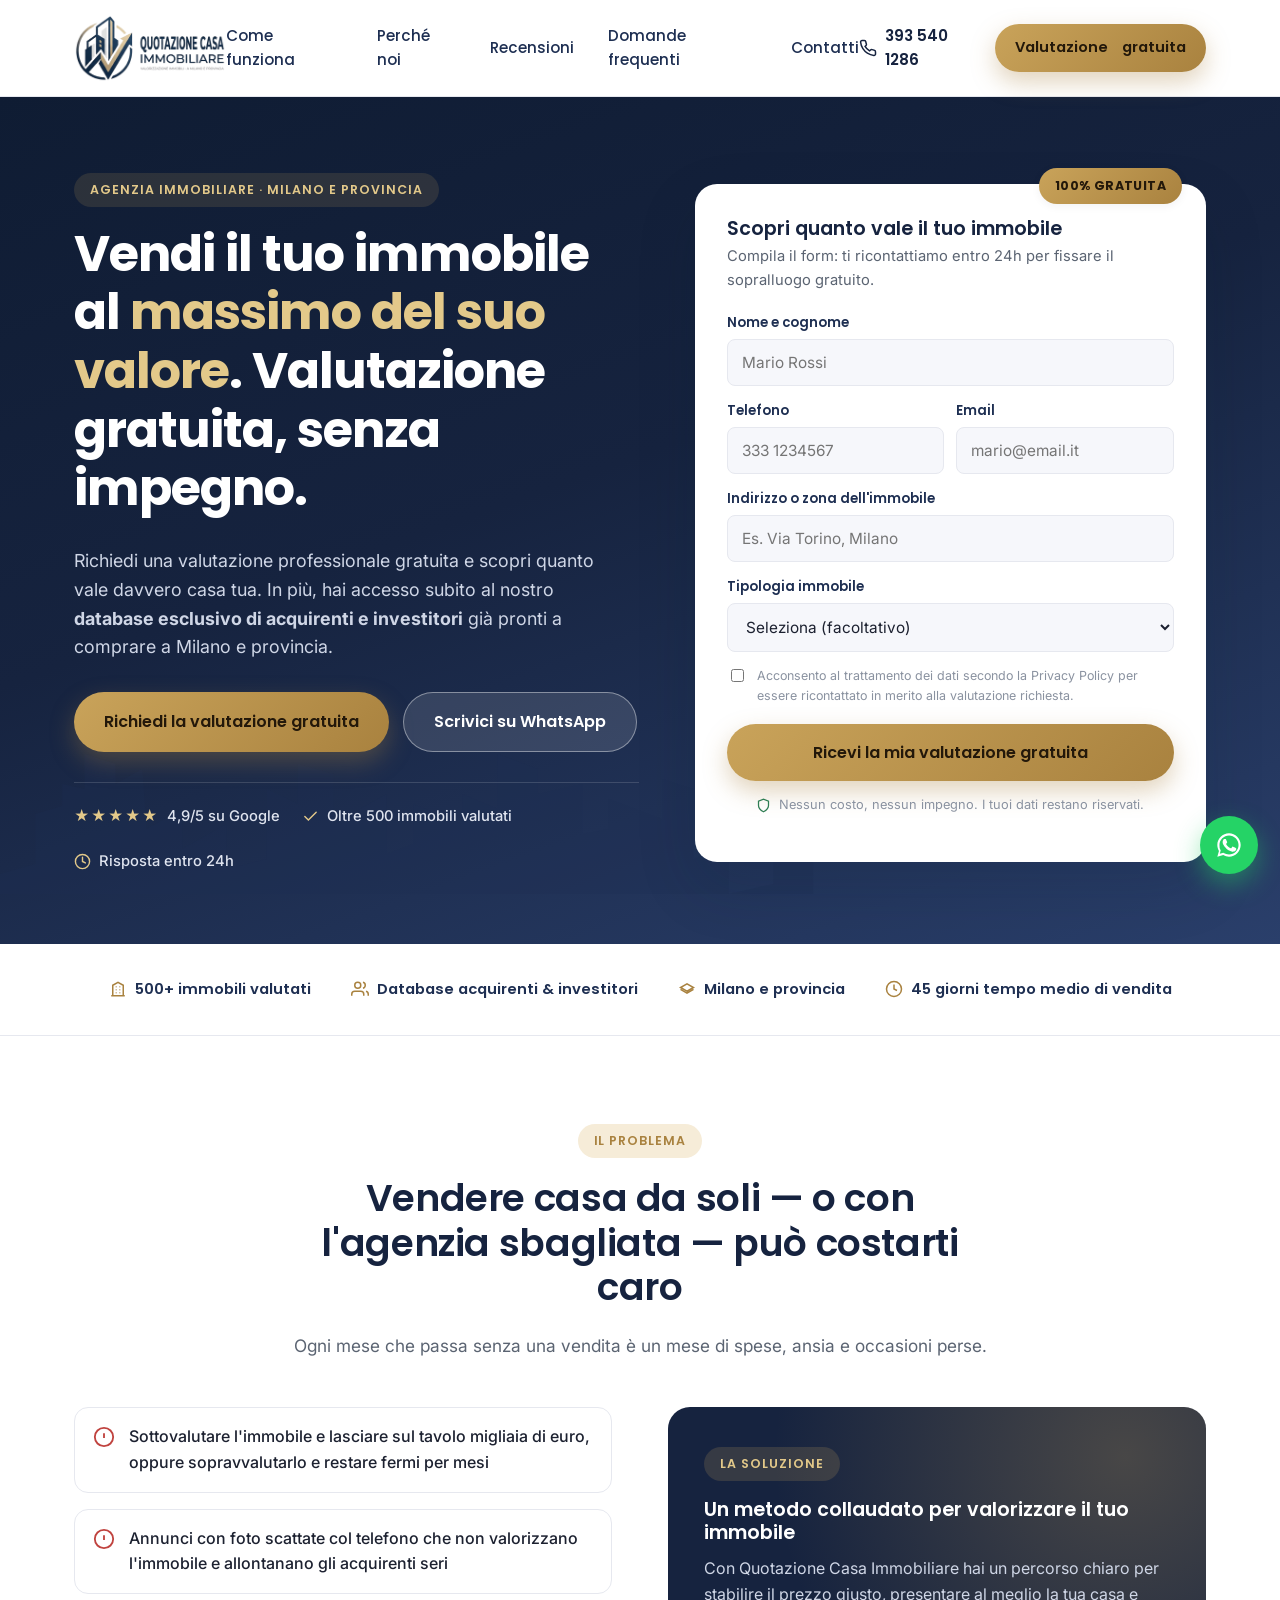
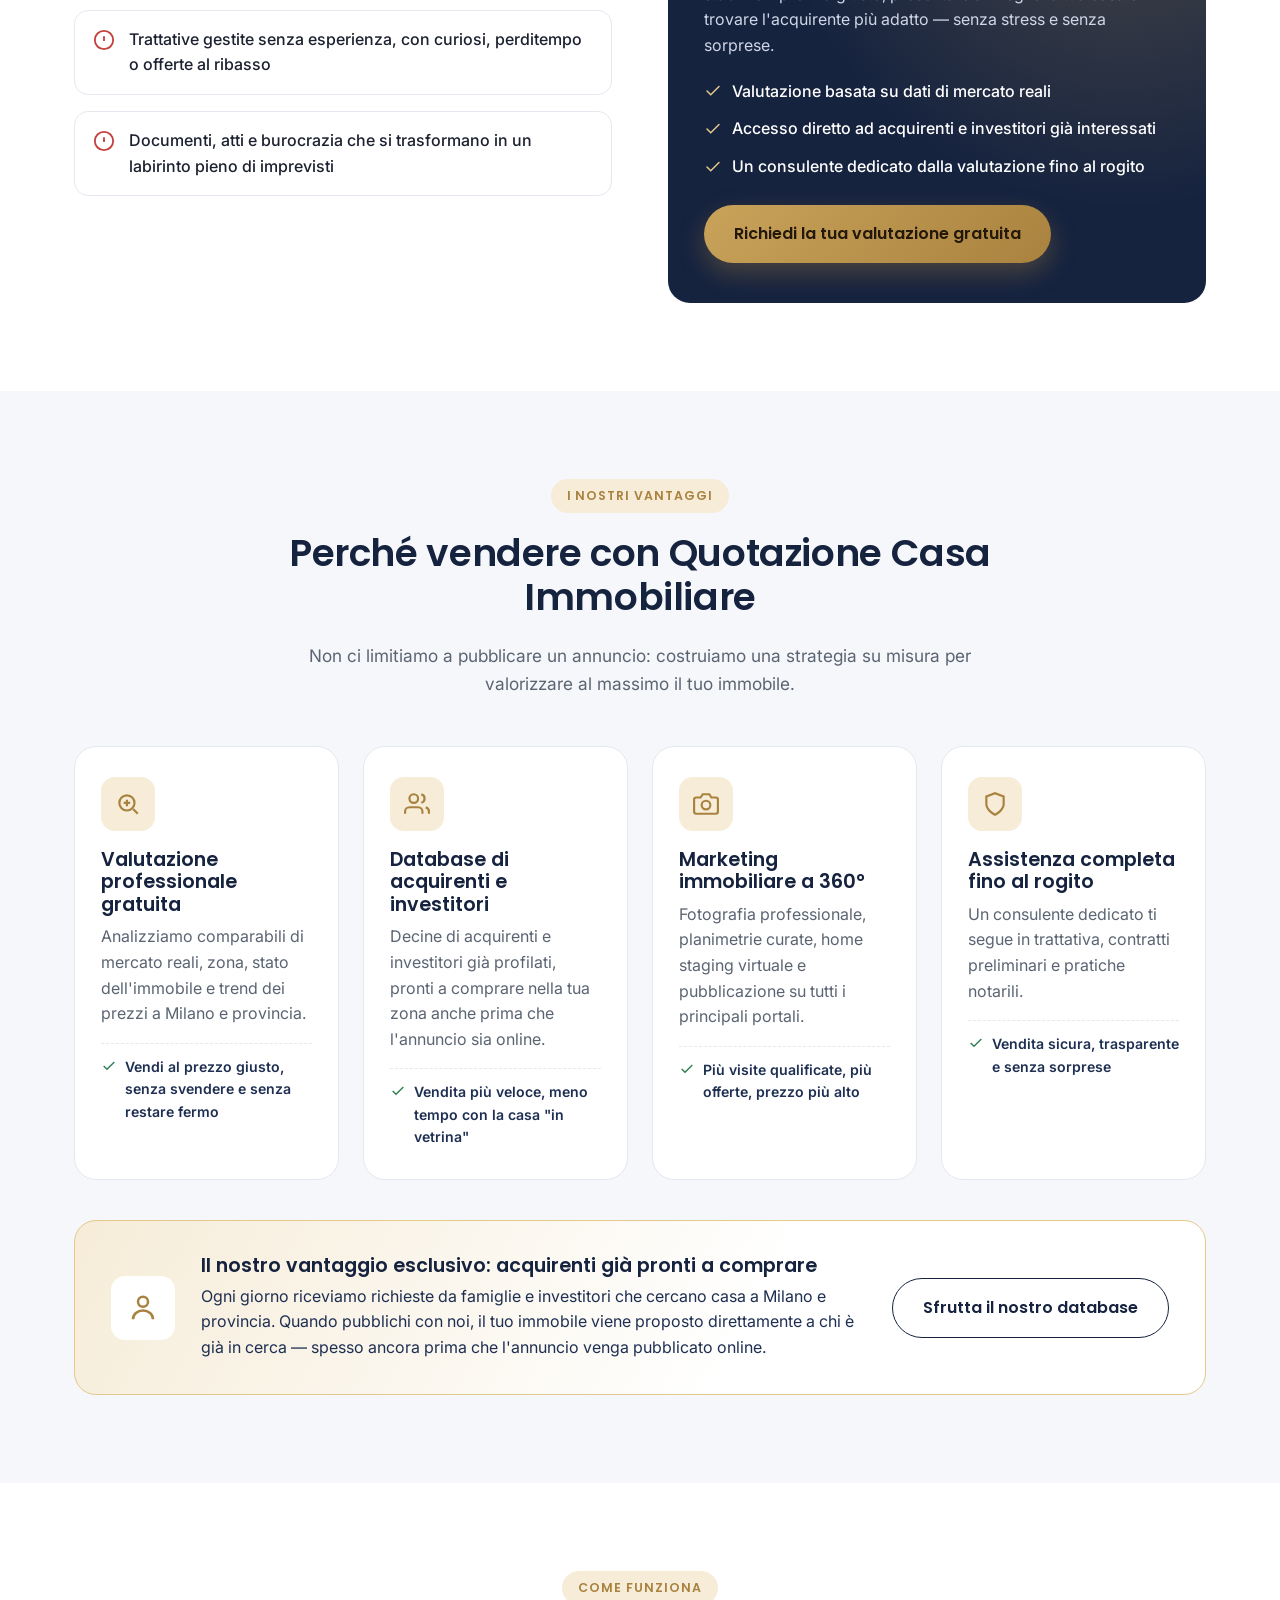
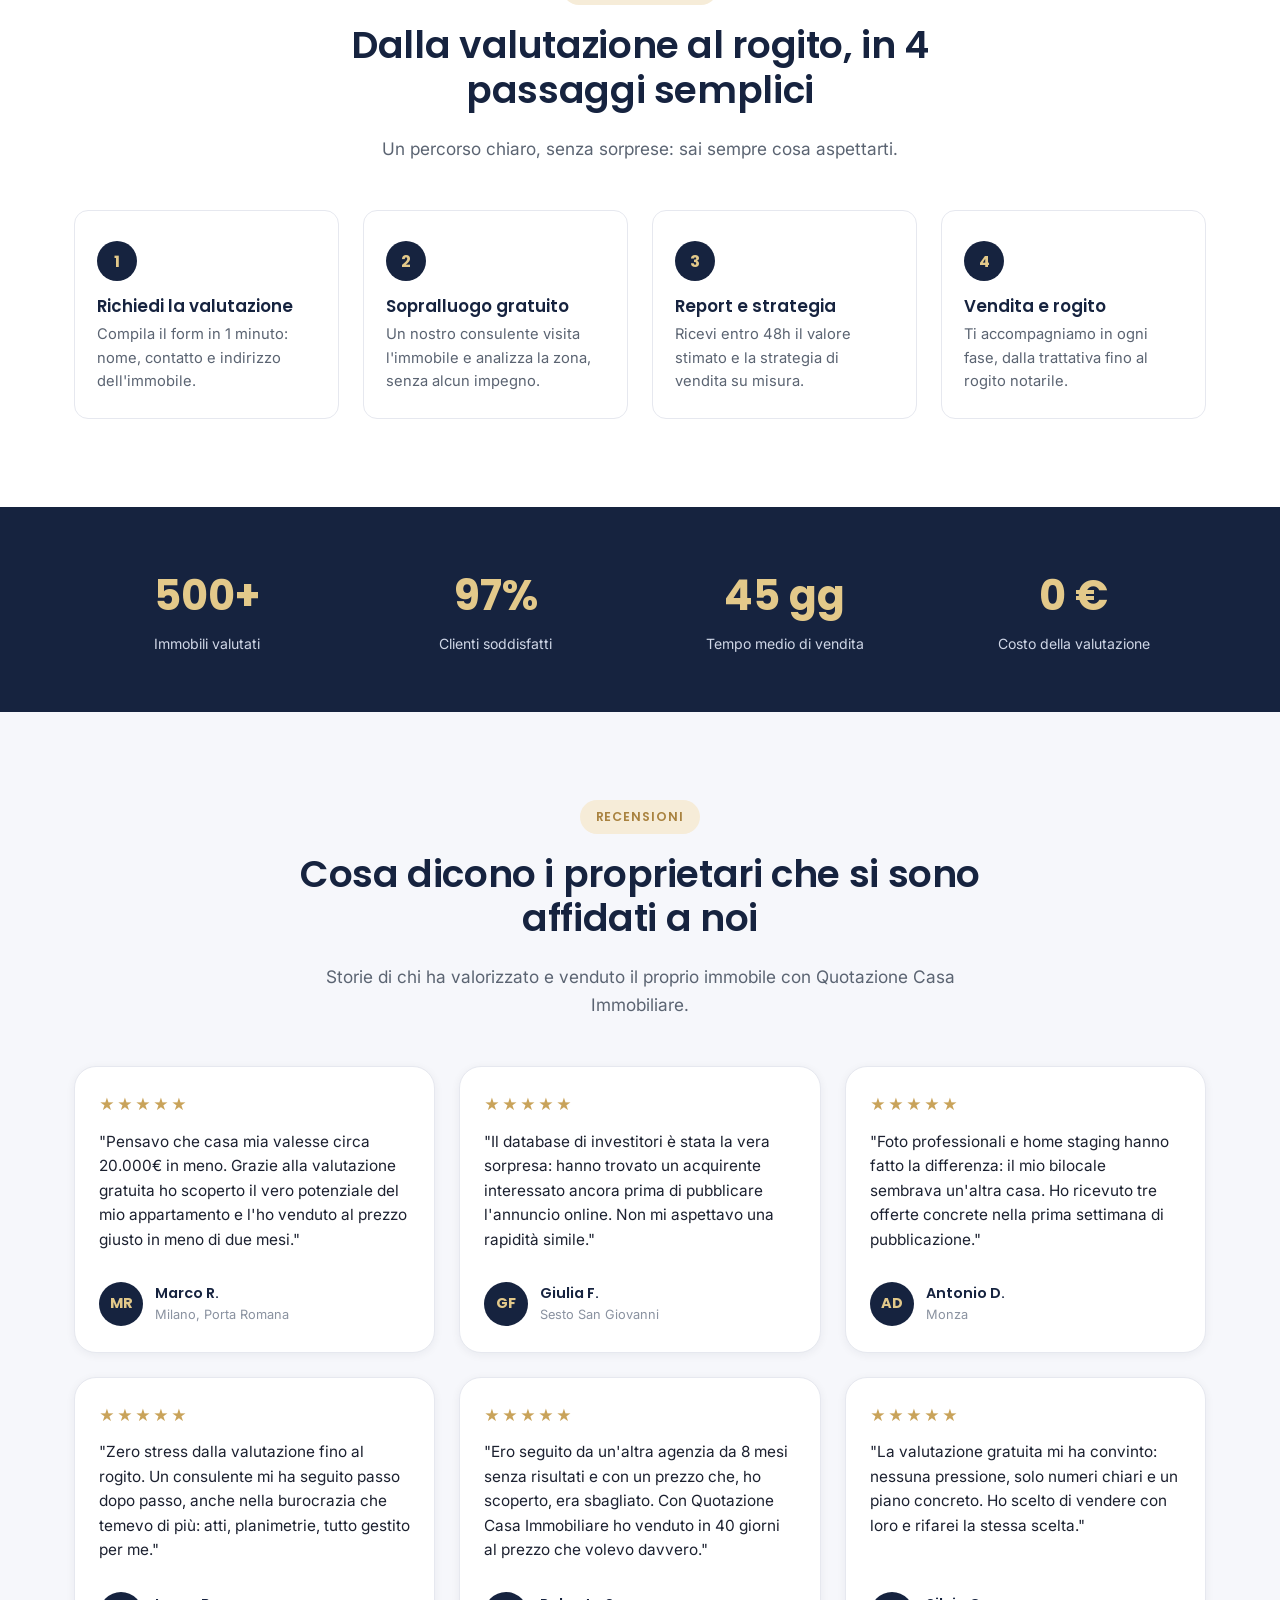
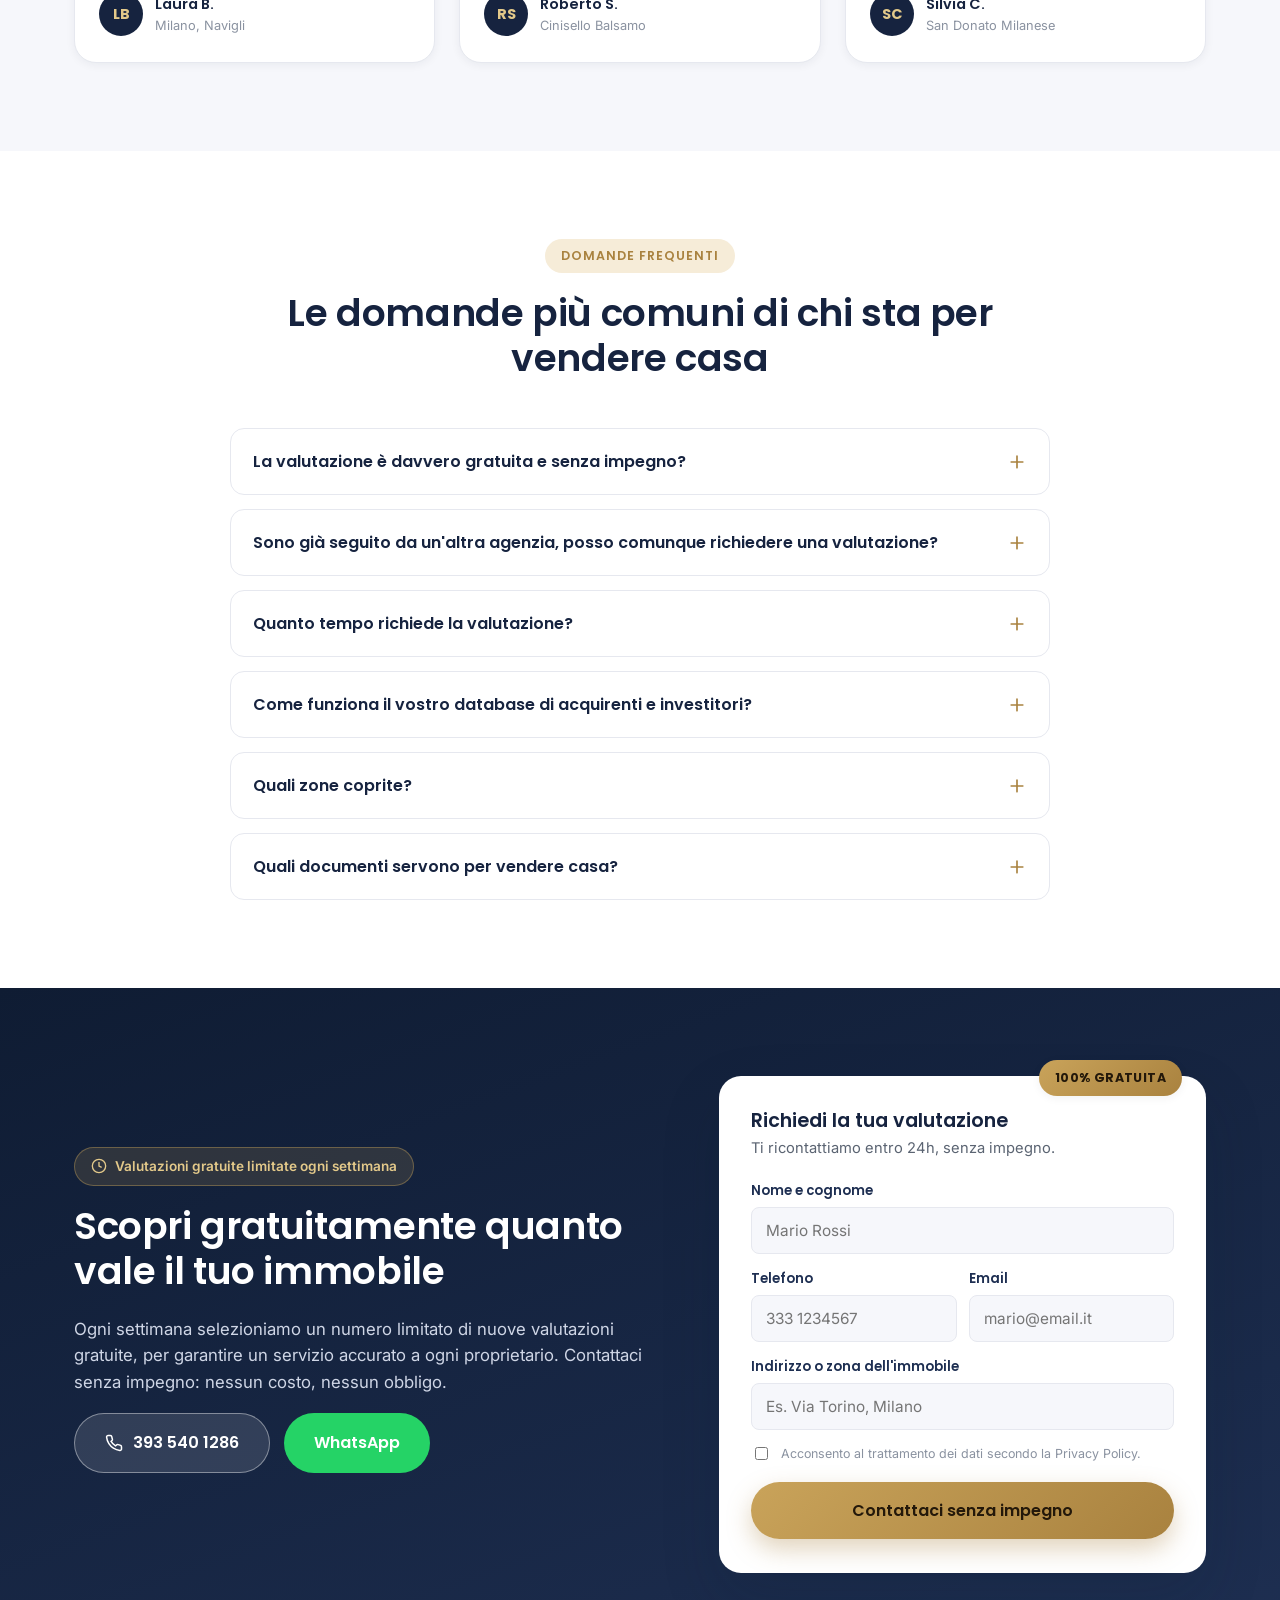
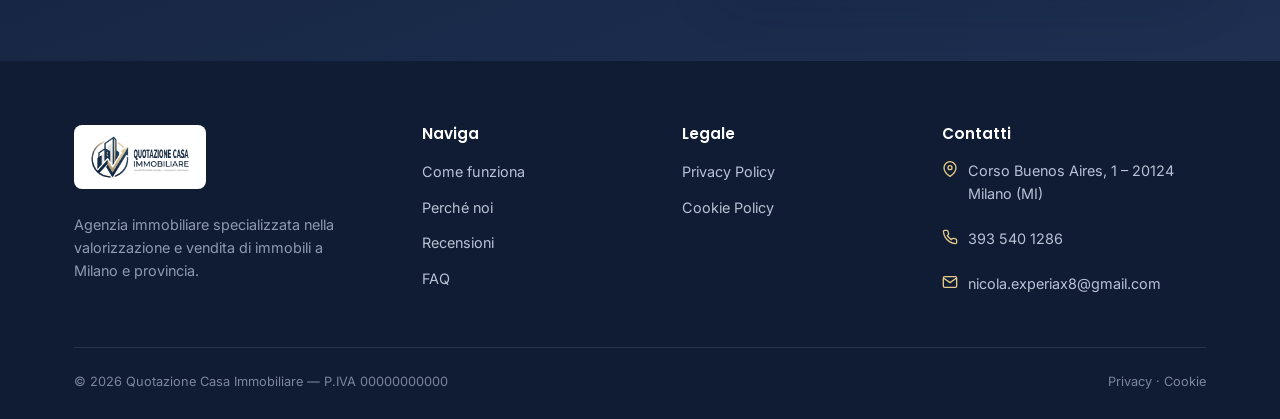
==== index.html @ 385ace4b "Collega Privacy e Cookie Policy generate da Iubenda - Tutti i link "Privacy Policy"/"Cookie Policy" " ====
<!DOCTYPE html>
<html lang="it">
<head>
<meta charset="UTF-8">
<meta name="viewport" content="width=device-width, initial-scale=1.0">

<!-- Google Consent Mode: stato di default "negato" finche' l'utente non sceglie
     dal banner cookie Iubenda. Deve stare prima di gtag.js e dello script Iubenda. -->
<script>
  window.dataLayer = window.dataLayer || [];
  function gtag(){dataLayer.push(arguments);}
  gtag('consent', 'default', {
    'ad_storage': 'denied',
    'ad_user_data': 'denied',
    'ad_personalization': 'denied',
    'analytics_storage': 'denied',
    'wait_for_update': 500
  });
</script>

<!-- Iubenda Cookie Solution: banner di consenso cookie -->
<script type="text/javascript" src="https://embeds.iubenda.com/widgets/00c90db8-ea64-43c1-9f07-15790a9fdcb1.js"></script>

<!-- Google tag (gtag.js) -->
<script async src="https://www.googletagmanager.com/gtag/js?id=G-9PPVYRKSVR"></script>
<script>
  gtag('js', new Date());
  gtag('config', 'G-9PPVYRKSVR');
</script>

<title>Valutazione Gratuita Casa a Milano | Quotazione Casa Immobiliare</title>
<meta name="description" content="Vendi il tuo immobile al massimo del suo valore. Valutazione professionale gratuita e senza impegno a Milano e provincia, con accesso al nostro database di acquirenti e investitori. Richiedila ora in 1 minuto.">
<meta name="keywords" content="valutazione immobile gratuita, vendere casa Milano, agenzia immobiliare Milano, valutazione casa gratis, vendere appartamento Milano provincia">
<meta name="robots" content="index, follow">
<meta name="author" content="Quotazione Casa Immobiliare">
<link rel="canonical" href="https://www.quotazionecasaimmobiliare.it/">

<!-- Open Graph -->
<meta property="og:type" content="website">
<meta property="og:locale" content="it_IT">
<meta property="og:site_name" content="Quotazione Casa Immobiliare">
<meta property="og:title" content="Valutazione Gratuita Casa a Milano | Quotazione Casa Immobiliare">
<meta property="og:description" content="Scopri gratis e senza impegno quanto vale davvero il tuo immobile. Accesso a un database esclusivo di acquirenti e investitori pronti a comprare.">
<meta property="og:image" content="https://www.quotazionecasaimmobiliare.it/images/logo.png">
<meta property="og:url" content="https://www.quotazionecasaimmobiliare.it/">

<!-- Twitter -->
<meta name="twitter:card" content="summary_large_image">
<meta name="twitter:title" content="Valutazione Gratuita Casa a Milano | Quotazione Casa Immobiliare">
<meta name="twitter:description" content="Vendi il tuo immobile al massimo del suo valore. Valutazione gratuita e senza impegno a Milano e provincia.">
<meta name="twitter:image" content="https://www.quotazionecasaimmobiliare.it/images/logo.png">

<!-- Favicon -->
<link rel="icon" type="image/png" sizes="32x32" href="images/favicon-32.png">
<link rel="icon" type="image/png" sizes="192x192" href="images/icon-192.png">
<link rel="apple-touch-icon" href="images/icon-192.png">

<link rel="preconnect" href="https://fonts.googleapis.com">
<link rel="preconnect" href="https://fonts.gstatic.com" crossorigin>
<link href="https://fonts.googleapis.com/css2?family=Inter:wght@400;500;600;700&family=Poppins:wght@500;600;700&display=swap" rel="stylesheet">

<link rel="stylesheet" href="css/style.css">

<!-- JSON-LD: RealEstateAgent / LocalBusiness (dati verificabili, nessun voto/recensione fittizio in markup) -->
<script type="application/ld+json">
{
  "@context": "https://schema.org",
  "@type": "RealEstateAgent",
  "name": "Quotazione Casa Immobiliare",
  "image": "https://www.quotazionecasaimmobiliare.it/images/logo.png",
  "logo": "https://www.quotazionecasaimmobiliare.it/images/logo.png",
  "url": "https://www.quotazionecasaimmobiliare.it/",
  "telephone": "+393935401286",
  "email": "nicola.experiax8@gmail.com",
  "priceRange": "€€",
  "address": {
    "@type": "PostalAddress",
    "streetAddress": "Corso Buenos Aires, 1",
    "addressLocality": "Milano",
    "addressRegion": "MI",
    "postalCode": "20124",
    "addressCountry": "IT"
  },
  "geo": {
    "@type": "GeoCoordinates",
    "latitude": 45.4779,
    "longitude": 9.2069
  },
  "areaServed": [
    {"@type": "City", "name": "Milano"},
    {"@type": "City", "name": "Sesto San Giovanni"},
    {"@type": "City", "name": "Cinisello Balsamo"},
    {"@type": "City", "name": "Monza"},
    {"@type": "City", "name": "Rho"},
    {"@type": "City", "name": "San Donato Milanese"}
  ],
  "openingHoursSpecification": [
    {
      "@type": "OpeningHoursSpecification",
      "dayOfWeek": ["Monday","Tuesday","Wednesday","Thursday","Friday"],
      "opens": "09:00",
      "closes": "19:00"
    },
    {
      "@type": "OpeningHoursSpecification",
      "dayOfWeek": ["Saturday"],
      "opens": "09:30",
      "closes": "13:00"
    }
  ]
}
</script>

<!-- JSON-LD: FAQPage (utile per SEO e per motori di risposta AI / GEO) -->
<script type="application/ld+json">
{
  "@context": "https://schema.org",
  "@type": "FAQPage",
  "mainEntity": [
    {
      "@type": "Question",
      "name": "La valutazione dell'immobile è davvero gratuita e senza impegno?",
      "acceptedAnswer": {
        "@type": "Answer",
        "text": "Sì. Il sopralluogo, l'analisi comparativa di mercato e il report di valutazione sono completamente gratuiti e non comportano alcun obbligo di affidarci successivamente la vendita del tuo immobile."
      }
    },
    {
      "@type": "Question",
      "name": "Sono già seguito da un'altra agenzia, posso comunque richiedere una valutazione?",
      "acceptedAnswer": {
        "@type": "Answer",
        "text": "Certo. Molti proprietari ci contattano proprio per avere una seconda opinione indipendente e capire se il prezzo richiesto dalla loro attuale agenzia è davvero in linea con il mercato di Milano e provincia."
      }
    },
    {
      "@type": "Question",
      "name": "Quanto tempo richiede la valutazione di un immobile?",
      "acceptedAnswer": {
        "@type": "Answer",
        "text": "Il sopralluogo dura circa 30 minuti. Il report di valutazione scritto, con prezzo consigliato e strategia di vendita, viene consegnato entro 48 ore lavorative."
      }
    },
    {
      "@type": "Question",
      "name": "Come funziona il database di acquirenti e investitori di Quotazione Casa Immobiliare?",
      "acceptedAnswer": {
        "@type": "Answer",
        "text": "Raccogliamo costantemente richieste da acquirenti e investitori interessati a comprare a Milano e provincia. Quando un immobile corrisponde ai loro criteri, lo proponiamo direttamente, anche prima di pubblicare l'annuncio sui portali immobiliari."
      }
    },
    {
      "@type": "Question",
      "name": "Quali zone copre Quotazione Casa Immobiliare?",
      "acceptedAnswer": {
        "@type": "Answer",
        "text": "Operiamo a Milano città e nei principali comuni della provincia, tra cui Sesto San Giovanni, Cinisello Balsamo, Monza, Rho e San Donato Milanese."
      }
    },
    {
      "@type": "Question",
      "name": "Quali documenti servono per vendere casa?",
      "acceptedAnswer": {
        "@type": "Answer",
        "text": "Servono generalmente atto di provenienza, planimetria catastale aggiornata, attestato di prestazione energetica (APE) e visura ipocatastale. Durante il sopralluogo gratuito ti aiutiamo a verificare quali documenti hai già e quali vanno richiesti."
      }
    }
  ]
}
</script>
</head>
<body>

<!-- ========== HEADER ========== -->
<header class="site-header">
  <div class="container">
    <a href="#top" class="brand" aria-label="Quotazione Casa Immobiliare - Torna alla home">
      <img src="images/logo-header.png" alt="Quotazione Casa Immobiliare - Valorizzazione immobili a Milano e provincia" width="272" height="120">
    </a>
    <nav class="main-nav" id="main-nav">
      <a href="#come-funziona">Come funziona</a>
      <a href="#perche-noi">Perché noi</a>
      <a href="#recensioni">Recensioni</a>
      <a href="#faq">Domande frequenti</a>
      <a href="#contatti">Contatti</a>
    </nav>
    <div class="header-actions">
      <a href="tel:+393935401286" class="header-phone">
        <svg width="18" height="18" viewBox="0 0 24 24" fill="none" stroke="currentColor" stroke-width="2" stroke-linecap="round"><path d="M22 16.92v3a2 2 0 0 1-2.18 2 19.79 19.79 0 0 1-8.63-3.07 19.5 19.5 0 0 1-6-6 19.79 19.79 0 0 1-3.07-8.67A2 2 0 0 1 4.11 2h3a2 2 0 0 1 2 1.72c.127.96.362 1.903.7 2.81a2 2 0 0 1-.45 2.11L8.09 9.91a16 16 0 0 0 6 6l1.27-1.27a2 2 0 0 1 2.11-.45c.907.338 1.85.573 2.81.7A2 2 0 0 1 22 16.92z"/></svg>
        <span class="phone-text">393 540 1286</span>
      </a>
      <a href="#form-valutazione" class="btn btn-primary btn-sm"><span class="btn-full-text">Valutazione&nbsp;</span>gratuita</a>
      <button class="nav-toggle" id="nav-toggle" aria-label="Apri menu" aria-expanded="false" aria-controls="main-nav">
        <span></span><span></span><span></span>
      </button>
    </div>
  </div>
</header>

<!-- ========== HERO (AIDA: Attenzione + Interesse) ========== -->
<section class="hero" id="top">
  <svg class="hero-skyline" viewBox="0 0 1440 220" preserveAspectRatio="none" width="100%" height="220" aria-hidden="true">
    <path fill="#1e2f52" d="M0 220V150l40-10V90l30-8V60l25 5V30l35 10v20l30-15 5 60 40-20v40l50-25v45l45-10v-70l35 15v-40l40 10v50l60-30v60l30-10v-40l55 20v-30l40 15v-55l45 15v25l50-10v50l30-5v-30l60 20v-40l35 10v70l40-15v50l50-10v-60l45 20v50H0z" opacity="0.55"/>
  </svg>
  <div class="container">
    <div class="hero-grid">
      <div class="hero-copy">
        <span class="eyebrow hero-eyebrow">Agenzia immobiliare · Milano e provincia</span>
        <h1>Vendi il tuo immobile al <span class="accent">massimo del suo valore</span>. Valutazione gratuita, senza impegno.</h1>
        <p class="sub">Richiedi una valutazione professionale gratuita e scopri quanto vale davvero casa tua. In più, hai accesso subito al nostro <strong>database esclusivo di acquirenti e investitori</strong> già pronti a comprare a Milano e provincia.</p>
        <div class="hero-cta-row">
          <a href="#form-valutazione" class="btn btn-primary">Richiedi la valutazione gratuita</a>
          <a href="https://wa.me/393935401286?text=Ciao%2C%20vorrei%20richiedere%20una%20valutazione%20gratuita%20del%20mio%20immobile" class="btn btn-ghost-light" target="_blank" rel="noopener">Scrivici su WhatsApp</a>
        </div>
        <div class="trust-row">
          <span class="trust-item"><span class="stars">★★★★★</span> 4,9/5 su Google</span>
          <span class="trust-item">
            <svg width="17" height="17" viewBox="0 0 24 24" fill="none" stroke="currentColor" stroke-width="2" stroke-linecap="round"><path d="M20 6 9 17l-5-5"/></svg>
            Oltre 500 immobili valutati
          </span>
          <span class="trust-item">
            <svg width="17" height="17" viewBox="0 0 24 24" fill="none" stroke="currentColor" stroke-width="2" stroke-linecap="round"><circle cx="12" cy="12" r="10"/><path d="M12 6v6l4 2"/></svg>
            Risposta entro 24h
          </span>
        </div>
      </div>

      <div class="hero-form-wrap">
        <form class="hero-form-card" id="form-valutazione" aria-labelledby="form-valutazione-title" action="https://formspree.io/f/mdarwzka" method="POST">
          <span class="badge-free">100% Gratuita</span>
          <h3 id="form-valutazione-title">Scopri quanto vale il tuo immobile</h3>
          <p class="form-sub">Compila il form: ti ricontattiamo entro 24h per fissare il sopralluogo gratuito.</p>

          <div class="form-fields">
            <input type="hidden" name="_subject" value="Nuova richiesta di valutazione dal sito">
            <input type="hidden" name="provenienza" value="Form hero">
            <input type="text" name="_gotcha" class="visually-hidden" tabindex="-1" autocomplete="off">
            <div class="field">
              <label for="nome">Nome e cognome</label>
              <input type="text" id="nome" name="nome" placeholder="Mario Rossi" required autocomplete="name">
            </div>
            <div class="field-row">
              <div class="field">
                <label for="telefono">Telefono</label>
                <input type="tel" id="telefono" name="telefono" placeholder="333 1234567" required autocomplete="tel">
              </div>
              <div class="field">
                <label for="email">Email</label>
                <input type="email" id="email" name="email" placeholder="mario@email.it" required autocomplete="email">
              </div>
            </div>
            <div class="field">
              <label for="indirizzo">Indirizzo o zona dell'immobile</label>
              <input type="text" id="indirizzo" name="indirizzo" placeholder="Es. Via Torino, Milano" required>
            </div>
            <div class="field">
              <label for="tipologia">Tipologia immobile</label>
              <select id="tipologia" name="tipologia">
                <option value="">Seleziona (facoltativo)</option>
                <option value="bilocale">Bilocale</option>
                <option value="trilocale">Trilocale</option>
                <option value="quadrilocale">Quadrilocale o superiore</option>
                <option value="villa">Villa / indipendente</option>
                <option value="altro">Altro</option>
              </select>
            </div>

            <label class="consent">
              <input type="checkbox" required>
              <span>Acconsento al trattamento dei dati secondo la <a href="https://www.iubenda.com/privacy-policy/57178582" class="iubenda-white iubenda-noiframe iubenda-embed" target="_blank" rel="noopener" title="Privacy Policy">Privacy Policy</a> per essere ricontattato in merito alla valutazione richiesta.</span>
            </label>

            <button type="submit" class="btn btn-primary btn-block">Ricevi la mia valutazione gratuita</button>
            <p class="form-note">
              <svg width="15" height="15" viewBox="0 0 24 24" fill="none" stroke="currentColor" stroke-width="2" stroke-linecap="round"><path d="M12 22s8-4 8-10V5l-8-3-8 3v7c0 6 8 10 8 10z"/></svg>
              Nessun costo, nessun impegno. I tuoi dati restano riservati.
            </p>
          </div>

          <div class="form-success" id="form-success">
            <svg width="46" height="46" viewBox="0 0 24 24" fill="none" stroke="currentColor" stroke-width="2" stroke-linecap="round"><path d="M22 11.08V12a10 10 0 1 1-5.93-9.14"/><path d="M22 4 12 14.01l-3-3"/></svg>
            <h3>Richiesta ricevuta!</h3>
            <p>Grazie! Un nostro consulente ti contatterà entro 24h per fissare il sopralluogo gratuito.</p>
          </div>

          <div class="form-error" id="form-error">
            <svg width="40" height="40" viewBox="0 0 24 24" fill="none" stroke="currentColor" stroke-width="2" stroke-linecap="round"><circle cx="12" cy="12" r="10"/><path d="M12 8v5M12 16h.01"/></svg>
            <h3>Invio non riuscito</h3>
            <p>Si è verificato un problema di connessione. Riprova, oppure scrivici direttamente:</p>
            <a href="https://wa.me/393935401286?text=Ciao%2C%20vorrei%20richiedere%20una%20valutazione%20gratuita%20del%20mio%20immobile" class="btn btn-whatsapp btn-sm" target="_blank" rel="noopener">Scrivici su WhatsApp</a>
          </div>
        </form>
      </div>
    </div>
  </div>
</section>

<!-- ========== PROOF STRIP ========== -->
<div class="proof-strip">
  <div class="container">
    <span class="proof-item"><svg width="18" height="18" viewBox="0 0 24 24" fill="none" stroke="currentColor" stroke-width="2"><path d="M3 21h18M5 21V7l7-4 7 4v14M9 9h1m4 0h1m-6 4h1m4 0h1m-6 4h1m4 0h1"/></svg>500+ immobili valutati</span>
    <span class="proof-item"><svg width="18" height="18" viewBox="0 0 24 24" fill="none" stroke="currentColor" stroke-width="2"><path d="M17 21v-2a4 4 0 0 0-4-4H5a4 4 0 0 0-4 4v2M9 11a4 4 0 1 0 0-8 4 4 0 0 0 0 8zM23 21v-2a4 4 0 0 0-3-3.87M16 3.13a4 4 0 0 1 0 7.75"/></svg>Database acquirenti &amp; investitori</span>
    <span class="proof-item"><svg width="18" height="18" viewBox="0 0 24 24" fill="none" stroke="currentColor" stroke-width="2"><path d="m12 15 8.66-5-8.66-5-8.66 5 8.66 5zM3.34 12.5 12 17.5l8.66-5"/></svg>Milano e provincia</span>
    <span class="proof-item"><svg width="18" height="18" viewBox="0 0 24 24" fill="none" stroke="currentColor" stroke-width="2"><circle cx="12" cy="12" r="10"/><path d="M12 6v6l4 2"/></svg>45 giorni tempo medio di vendita</span>
  </div>
</div>

<!-- ========== PROBLEM / AGITATE / SOLVE ========== -->
<section id="perche-noi">
  <div class="container">
    <div class="section-head">
      <span class="eyebrow">Il problema</span>
      <h2>Vendere casa da soli — o con l'agenzia sbagliata — può costarti caro</h2>
      <p class="lead">Ogni mese che passa senza una vendita è un mese di spese, ansia e occasioni perse.</p>
    </div>

    <div class="pas-grid">
      <div>
        <ul class="problem-list">
          <li>
            <svg width="22" height="22" viewBox="0 0 24 24" fill="none" stroke="currentColor" stroke-width="2"><circle cx="12" cy="12" r="10"/><path d="M12 8v5M12 16h.01"/></svg>
            <span>Sottovalutare l'immobile e lasciare sul tavolo migliaia di euro, oppure sopravvalutarlo e restare fermi per mesi</span>
          </li>
          <li>
            <svg width="22" height="22" viewBox="0 0 24 24" fill="none" stroke="currentColor" stroke-width="2"><circle cx="12" cy="12" r="10"/><path d="M12 8v5M12 16h.01"/></svg>
            <span>Annunci con foto scattate col telefono che non valorizzano l'immobile e allontanano gli acquirenti seri</span>
          </li>
          <li>
            <svg width="22" height="22" viewBox="0 0 24 24" fill="none" stroke="currentColor" stroke-width="2"><circle cx="12" cy="12" r="10"/><path d="M12 8v5M12 16h.01"/></svg>
            <span>Trattative gestite senza esperienza, con curiosi, perditempo o offerte al ribasso</span>
          </li>
          <li>
            <svg width="22" height="22" viewBox="0 0 24 24" fill="none" stroke="currentColor" stroke-width="2"><circle cx="12" cy="12" r="10"/><path d="M12 8v5M12 16h.01"/></svg>
            <span>Documenti, atti e burocrazia che si trasformano in un labirinto pieno di imprevisti</span>
          </li>
        </ul>
      </div>

      <div class="solve-card">
        <span class="eyebrow">La soluzione</span>
        <h3>Un metodo collaudato per valorizzare il tuo immobile</h3>
        <p>Con Quotazione Casa Immobiliare hai un percorso chiaro per stabilire il prezzo giusto, presentare al meglio la tua casa e trovare l'acquirente più adatto — senza stress e senza sorprese.</p>
        <ul>
          <li><svg width="18" height="18" viewBox="0 0 24 24" fill="none" stroke="currentColor" stroke-width="2" stroke-linecap="round"><path d="M20 6 9 17l-5-5"/></svg>Valutazione basata su dati di mercato reali</li>
          <li><svg width="18" height="18" viewBox="0 0 24 24" fill="none" stroke="currentColor" stroke-width="2" stroke-linecap="round"><path d="M20 6 9 17l-5-5"/></svg>Accesso diretto ad acquirenti e investitori già interessati</li>
          <li><svg width="18" height="18" viewBox="0 0 24 24" fill="none" stroke="currentColor" stroke-width="2" stroke-linecap="round"><path d="M20 6 9 17l-5-5"/></svg>Un consulente dedicato dalla valutazione fino al rogito</li>
        </ul>
        <a href="#form-valutazione" class="btn btn-primary">Richiedi la tua valutazione gratuita</a>
      </div>
    </div>
  </div>
</section>

<!-- ========== USP / FAB ========== -->
<section class="section-soft">
  <div class="container">
    <div class="section-head">
      <span class="eyebrow">I nostri vantaggi</span>
      <h2>Perché vendere con Quotazione Casa Immobiliare</h2>
      <p class="lead">Non ci limitiamo a pubblicare un annuncio: costruiamo una strategia su misura per valorizzare al massimo il tuo immobile.</p>
    </div>

    <div class="usp-grid">
      <div class="usp-card">
        <div class="usp-icon"><svg width="26" height="26" viewBox="0 0 24 24" fill="none" stroke="currentColor" stroke-width="2"><circle cx="11" cy="11" r="7"/><path d="m21 21-4.3-4.3M11 8v6M8 11h6"/></svg></div>
        <h3>Valutazione professionale gratuita</h3>
        <p>Analizziamo comparabili di mercato reali, zona, stato dell'immobile e trend dei prezzi a Milano e provincia.</p>
        <div class="usp-benefit"><svg width="16" height="16" viewBox="0 0 24 24" fill="none" stroke="currentColor" stroke-width="2"><path d="M20 6 9 17l-5-5"/></svg>Vendi al prezzo giusto, senza svendere e senza restare fermo</div>
      </div>

      <div class="usp-card">
        <div class="usp-icon"><svg width="26" height="26" viewBox="0 0 24 24" fill="none" stroke="currentColor" stroke-width="2"><path d="M17 21v-2a4 4 0 0 0-4-4H5a4 4 0 0 0-4 4v2M9 11a4 4 0 1 0 0-8 4 4 0 0 0 0 8zM23 21v-2a4 4 0 0 0-3-3.87M16 3.13a4 4 0 0 1 0 7.75"/></svg></div>
        <h3>Database di acquirenti e investitori</h3>
        <p>Decine di acquirenti e investitori già profilati, pronti a comprare nella tua zona anche prima che l'annuncio sia online.</p>
        <div class="usp-benefit"><svg width="16" height="16" viewBox="0 0 24 24" fill="none" stroke="currentColor" stroke-width="2"><path d="M20 6 9 17l-5-5"/></svg>Vendita più veloce, meno tempo con la casa "in vetrina"</div>
      </div>

      <div class="usp-card">
        <div class="usp-icon"><svg width="26" height="26" viewBox="0 0 24 24" fill="none" stroke="currentColor" stroke-width="2"><path d="M23 19a2 2 0 0 1-2 2H3a2 2 0 0 1-2-2V8a2 2 0 0 1 2-2h4l2-3h6l2 3h4a2 2 0 0 1 2 2z"/><circle cx="12" cy="13" r="4"/></svg></div>
        <h3>Marketing immobiliare a 360°</h3>
        <p>Fotografia professionale, planimetrie curate, home staging virtuale e pubblicazione su tutti i principali portali.</p>
        <div class="usp-benefit"><svg width="16" height="16" viewBox="0 0 24 24" fill="none" stroke="currentColor" stroke-width="2"><path d="M20 6 9 17l-5-5"/></svg>Più visite qualificate, più offerte, prezzo più alto</div>
      </div>

      <div class="usp-card">
        <div class="usp-icon"><svg width="26" height="26" viewBox="0 0 24 24" fill="none" stroke="currentColor" stroke-width="2"><path d="M12 22s8-4 8-10V5l-8-3-8 3v7c0 6 8 10 8 10z"/></svg></div>
        <h3>Assistenza completa fino al rogito</h3>
        <p>Un consulente dedicato ti segue in trattativa, contratti preliminari e pratiche notarili.</p>
        <div class="usp-benefit"><svg width="16" height="16" viewBox="0 0 24 24" fill="none" stroke="currentColor" stroke-width="2"><path d="M20 6 9 17l-5-5"/></svg>Vendita sicura, trasparente e senza sorprese</div>
      </div>
    </div>

    <div class="callout-buyers">
      <div class="usp-icon"><svg width="30" height="30" viewBox="0 0 24 24" fill="none" stroke="currentColor" stroke-width="2"><path d="M20 21c0-3.87-3.58-7-8-7s-8 3.13-8 7M12 11a4 4 0 1 0 0-8 4 4 0 0 0 0 8z"/></svg></div>
      <div>
        <h3>Il nostro vantaggio esclusivo: acquirenti già pronti a comprare</h3>
        <p>Ogni giorno riceviamo richieste da famiglie e investitori che cercano casa a Milano e provincia. Quando pubblichi con noi, il tuo immobile viene proposto direttamente a chi è già in cerca — spesso ancora prima che l'annuncio venga pubblicato online.</p>
      </div>
      <a href="#form-valutazione" class="btn btn-outline">Sfrutta il nostro database</a>
    </div>
  </div>
</section>

<!-- ========== COME FUNZIONA ========== -->
<section id="come-funziona">
  <div class="container">
    <div class="section-head">
      <span class="eyebrow">Come funziona</span>
      <h2>Dalla valutazione al rogito, in 4 passaggi semplici</h2>
      <p class="lead">Un percorso chiaro, senza sorprese: sai sempre cosa aspettarti.</p>
    </div>

    <div class="steps">
      <div class="step">
        <div class="step-num"></div>
        <h3>Richiedi la valutazione</h3>
        <p>Compila il form in 1 minuto: nome, contatto e indirizzo dell'immobile.</p>
      </div>
      <div class="step">
        <div class="step-num"></div>
        <h3>Sopralluogo gratuito</h3>
        <p>Un nostro consulente visita l'immobile e analizza la zona, senza alcun impegno.</p>
      </div>
      <div class="step">
        <div class="step-num"></div>
        <h3>Report e strategia</h3>
        <p>Ricevi entro 48h il valore stimato e la strategia di vendita su misura.</p>
      </div>
      <div class="step">
        <div class="step-num"></div>
        <h3>Vendita e rogito</h3>
        <p>Ti accompagniamo in ogni fase, dalla trattativa fino al rogito notarile.</p>
      </div>
    </div>
  </div>
</section>

<!-- ========== STATS ========== -->
<section class="stats-band">
  <div class="container">
    <div class="stats-grid">
      <div>
        <div class="stat-num">500+</div>
        <div class="stat-label">Immobili valutati</div>
      </div>
      <div>
        <div class="stat-num">97%</div>
        <div class="stat-label">Clienti soddisfatti</div>
      </div>
      <div>
        <div class="stat-num">45 gg</div>
        <div class="stat-label">Tempo medio di vendita</div>
      </div>
      <div>
        <div class="stat-num">0 €</div>
        <div class="stat-label">Costo della valutazione</div>
      </div>
    </div>
  </div>
</section>

<!-- ========== RECENSIONI ========== -->
<section id="recensioni" class="section-soft">
  <div class="container">
    <div class="section-head">
      <span class="eyebrow">Recensioni</span>
      <h2>Cosa dicono i proprietari che si sono affidati a noi</h2>
      <p class="lead">Storie di chi ha valorizzato e venduto il proprio immobile con Quotazione Casa Immobiliare.</p>
    </div>

    <div class="testi-grid">
      <article class="testi-card">
        <div class="testi-stars">★★★★★</div>
        <p class="quote">"Pensavo che casa mia valesse circa 20.000€ in meno. Grazie alla valutazione gratuita ho scoperto il vero potenziale del mio appartamento e l'ho venduto al prezzo giusto in meno di due mesi."</p>
        <div class="testi-person">
          <div class="testi-avatar">MR</div>
          <div>
            <div class="testi-name">Marco R.</div>
            <div class="testi-loc">Milano, Porta Romana</div>
          </div>
        </div>
      </article>

      <article class="testi-card">
        <div class="testi-stars">★★★★★</div>
        <p class="quote">"Il database di investitori è stata la vera sorpresa: hanno trovato un acquirente interessato ancora prima di pubblicare l'annuncio online. Non mi aspettavo una rapidità simile."</p>
        <div class="testi-person">
          <div class="testi-avatar">GF</div>
          <div>
            <div class="testi-name">Giulia F.</div>
            <div class="testi-loc">Sesto San Giovanni</div>
          </div>
        </div>
      </article>

      <article class="testi-card">
        <div class="testi-stars">★★★★★</div>
        <p class="quote">"Foto professionali e home staging hanno fatto la differenza: il mio bilocale sembrava un'altra casa. Ho ricevuto tre offerte concrete nella prima settimana di pubblicazione."</p>
        <div class="testi-person">
          <div class="testi-avatar">AD</div>
          <div>
            <div class="testi-name">Antonio D.</div>
            <div class="testi-loc">Monza</div>
          </div>
        </div>
      </article>

      <article class="testi-card">
        <div class="testi-stars">★★★★★</div>
        <p class="quote">"Zero stress dalla valutazione fino al rogito. Un consulente mi ha seguito passo dopo passo, anche nella burocrazia che temevo di più: atti, planimetrie, tutto gestito per me."</p>
        <div class="testi-person">
          <div class="testi-avatar">LB</div>
          <div>
            <div class="testi-name">Laura B.</div>
            <div class="testi-loc">Milano, Navigli</div>
          </div>
        </div>
      </article>

      <article class="testi-card">
        <div class="testi-stars">★★★★★</div>
        <p class="quote">"Ero seguito da un'altra agenzia da 8 mesi senza risultati e con un prezzo che, ho scoperto, era sbagliato. Con Quotazione Casa Immobiliare ho venduto in 40 giorni al prezzo che volevo davvero."</p>
        <div class="testi-person">
          <div class="testi-avatar">RS</div>
          <div>
            <div class="testi-name">Roberto S.</div>
            <div class="testi-loc">Cinisello Balsamo</div>
          </div>
        </div>
      </article>

      <article class="testi-card">
        <div class="testi-stars">★★★★★</div>
        <p class="quote">"La valutazione gratuita mi ha convinto: nessuna pressione, solo numeri chiari e un piano concreto. Ho scelto di vendere con loro e rifarei la stessa scelta."</p>
        <div class="testi-person">
          <div class="testi-avatar">SC</div>
          <div>
            <div class="testi-name">Silvia C.</div>
            <div class="testi-loc">San Donato Milanese</div>
          </div>
        </div>
      </article>
    </div>
  </div>
</section>

<!-- ========== FAQ (gestione obiezioni) ========== -->
<section id="faq">
  <div class="container">
    <div class="section-head">
      <span class="eyebrow">Domande frequenti</span>
      <h2>Le domande più comuni di chi sta per vendere casa</h2>
    </div>

    <div class="faq-list">
      <div class="faq-item">
        <button class="faq-question">La valutazione è davvero gratuita e senza impegno?
          <svg class="icon-plus" width="20" height="20" viewBox="0 0 24 24" fill="none" stroke="currentColor" stroke-width="2" stroke-linecap="round"><path d="M12 5v14M5 12h14"/></svg>
        </button>
        <div class="faq-answer"><div class="faq-answer-inner">Sì. Sopralluogo, analisi comparativa di mercato e report di valutazione sono completamente gratuiti e non comportano alcun obbligo di affidarci la vendita del tuo immobile.</div></div>
      </div>

      <div class="faq-item">
        <button class="faq-question">Sono già seguito da un'altra agenzia, posso comunque richiedere una valutazione?
          <svg class="icon-plus" width="20" height="20" viewBox="0 0 24 24" fill="none" stroke="currentColor" stroke-width="2" stroke-linecap="round"><path d="M12 5v14M5 12h14"/></svg>
        </button>
        <div class="faq-answer"><div class="faq-answer-inner">Certo. Molti proprietari ci contattano proprio per avere una seconda opinione indipendente e capire se il prezzo attuale è davvero in linea con il mercato.</div></div>
      </div>

      <div class="faq-item">
        <button class="faq-question">Quanto tempo richiede la valutazione?
          <svg class="icon-plus" width="20" height="20" viewBox="0 0 24 24" fill="none" stroke="currentColor" stroke-width="2" stroke-linecap="round"><path d="M12 5v14M5 12h14"/></svg>
        </button>
        <div class="faq-answer"><div class="faq-answer-inner">Il sopralluogo dura circa 30 minuti. Il report scritto, con prezzo consigliato e strategia di vendita, viene consegnato entro 48 ore lavorative.</div></div>
      </div>

      <div class="faq-item">
        <button class="faq-question">Come funziona il vostro database di acquirenti e investitori?
          <svg class="icon-plus" width="20" height="20" viewBox="0 0 24 24" fill="none" stroke="currentColor" stroke-width="2" stroke-linecap="round"><path d="M12 5v14M5 12h14"/></svg>
        </button>
        <div class="faq-answer"><div class="faq-answer-inner">Raccogliamo costantemente richieste da acquirenti e investitori interessati a Milano e provincia. Quando un immobile corrisponde ai loro criteri, lo proponiamo direttamente, anche prima della pubblicazione online.</div></div>
      </div>

      <div class="faq-item">
        <button class="faq-question">Quali zone coprite?
          <svg class="icon-plus" width="20" height="20" viewBox="0 0 24 24" fill="none" stroke="currentColor" stroke-width="2" stroke-linecap="round"><path d="M12 5v14M5 12h14"/></svg>
        </button>
        <div class="faq-answer"><div class="faq-answer-inner">Milano città e i principali comuni della provincia: Sesto San Giovanni, Cinisello Balsamo, Monza, Rho, San Donato Milanese e zone limitrofe.</div></div>
      </div>

      <div class="faq-item">
        <button class="faq-question">Quali documenti servono per vendere casa?
          <svg class="icon-plus" width="20" height="20" viewBox="0 0 24 24" fill="none" stroke="currentColor" stroke-width="2" stroke-linecap="round"><path d="M12 5v14M5 12h14"/></svg>
        </button>
        <div class="faq-answer"><div class="faq-answer-inner">Generalmente atto di provenienza, planimetria catastale aggiornata, APE e visura ipocatastale. Durante il sopralluogo gratuito verifichiamo insieme cosa hai già e cosa va richiesto.</div></div>
      </div>
    </div>
  </div>
</section>

<!-- ========== FINAL CTA ========== -->
<section class="final-cta" id="contatti">
  <div class="container">
    <div class="final-cta-grid">
      <div>
        <span class="urgency-badge">
          <svg width="16" height="16" viewBox="0 0 24 24" fill="none" stroke="currentColor" stroke-width="2"><circle cx="12" cy="12" r="10"/><path d="M12 6v6l4 2"/></svg>
          Valutazioni gratuite limitate ogni settimana
        </span>
        <h2>Scopri gratuitamente quanto vale il tuo immobile</h2>
        <p class="sub">Ogni settimana selezioniamo un numero limitato di nuove valutazioni gratuite, per garantire un servizio accurato a ogni proprietario. Contattaci senza impegno: nessun costo, nessun obbligo.</p>
        <div class="hero-cta-row">
          <a href="tel:+393935401286" class="btn btn-ghost-light">
            <svg width="18" height="18" viewBox="0 0 24 24" fill="none" stroke="currentColor" stroke-width="2" stroke-linecap="round"><path d="M22 16.92v3a2 2 0 0 1-2.18 2 19.79 19.79 0 0 1-8.63-3.07 19.5 19.5 0 0 1-6-6 19.79 19.79 0 0 1-3.07-8.67A2 2 0 0 1 4.11 2h3a2 2 0 0 1 2 1.72c.127.96.362 1.903.7 2.81a2 2 0 0 1-.45 2.11L8.09 9.91a16 16 0 0 0 6 6l1.27-1.27a2 2 0 0 1 2.11-.45c.907.338 1.85.573 2.81.7A2 2 0 0 1 22 16.92z"/></svg>
            393 540 1286
          </a>
          <a href="https://wa.me/393935401286?text=Ciao%2C%20vorrei%20richiedere%20una%20valutazione%20gratuita%20del%20mio%20immobile" class="btn btn-whatsapp" target="_blank" rel="noopener">WhatsApp</a>
        </div>
      </div>

      <form class="hero-form-card" id="form-valutazione-2" aria-labelledby="form-valutazione-2-title" action="https://formspree.io/f/mdarwzka" method="POST">
        <span class="badge-free">100% Gratuita</span>
        <h3 id="form-valutazione-2-title">Richiedi la tua valutazione</h3>
        <p class="form-sub">Ti ricontattiamo entro 24h, senza impegno.</p>
        <div class="form-fields">
          <input type="hidden" name="_subject" value="Nuova richiesta di valutazione dal sito">
          <input type="hidden" name="provenienza" value="Form CTA finale">
          <input type="text" name="_gotcha" class="visually-hidden" tabindex="-1" autocomplete="off">
          <div class="field">
            <label for="nome2">Nome e cognome</label>
            <input type="text" id="nome2" name="nome" placeholder="Mario Rossi" required autocomplete="name">
          </div>
          <div class="field-row">
            <div class="field">
              <label for="telefono2">Telefono</label>
              <input type="tel" id="telefono2" name="telefono" placeholder="333 1234567" required autocomplete="tel">
            </div>
            <div class="field">
              <label for="email2">Email</label>
              <input type="email" id="email2" name="email" placeholder="mario@email.it" required autocomplete="email">
            </div>
          </div>
          <div class="field">
            <label for="indirizzo2">Indirizzo o zona dell'immobile</label>
            <input type="text" id="indirizzo2" name="indirizzo" placeholder="Es. Via Torino, Milano" required>
          </div>
          <label class="consent">
            <input type="checkbox" required>
            <span>Acconsento al trattamento dei dati secondo la <a href="https://www.iubenda.com/privacy-policy/57178582" class="iubenda-white iubenda-noiframe iubenda-embed" target="_blank" rel="noopener" title="Privacy Policy">Privacy Policy</a>.</span>
          </label>
          <button type="submit" class="btn btn-primary btn-block">Contattaci senza impegno</button>
        </div>

        <div class="form-success" id="form-success-2">
          <svg width="46" height="46" viewBox="0 0 24 24" fill="none" stroke="currentColor" stroke-width="2" stroke-linecap="round"><path d="M22 11.08V12a10 10 0 1 1-5.93-9.14"/><path d="M22 4 12 14.01l-3-3"/></svg>
          <h3>Richiesta ricevuta!</h3>
          <p>Grazie! Un nostro consulente ti contatterà entro 24h per fissare il sopralluogo gratuito.</p>
        </div>

        <div class="form-error" id="form-error-2">
          <svg width="40" height="40" viewBox="0 0 24 24" fill="none" stroke="currentColor" stroke-width="2" stroke-linecap="round"><circle cx="12" cy="12" r="10"/><path d="M12 8v5M12 16h.01"/></svg>
          <h3>Invio non riuscito</h3>
          <p>Si è verificato un problema di connessione. Riprova, oppure scrivici direttamente:</p>
          <a href="https://wa.me/393935401286?text=Ciao%2C%20vorrei%20richiedere%20una%20valutazione%20gratuita%20del%20mio%20immobile" class="btn btn-whatsapp btn-sm" target="_blank" rel="noopener">Scrivici su WhatsApp</a>
        </div>
      </form>
    </div>
  </div>
</section>

<!-- ========== FOOTER ========== -->
<footer class="site-footer">
  <div class="container">
    <div class="footer-grid">
      <div class="footer-brand">
        <span class="footer-logo-badge">
          <img src="images/logo-header.png" alt="Quotazione Casa Immobiliare" width="222" height="98">
        </span>
        <p>Agenzia immobiliare specializzata nella valorizzazione e vendita di immobili a Milano e provincia.</p>
      </div>

      <div>
        <h4>Naviga</h4>
        <ul class="footer-links">
          <li><a href="#come-funziona">Come funziona</a></li>
          <li><a href="#perche-noi">Perché noi</a></li>
          <li><a href="#recensioni">Recensioni</a></li>
          <li><a href="#faq">FAQ</a></li>
        </ul>
      </div>

      <div>
        <h4>Legale</h4>
        <ul class="footer-links">
          <li><a href="https://www.iubenda.com/privacy-policy/57178582" class="iubenda-white iubenda-noiframe iubenda-embed" target="_blank" rel="noopener" title="Privacy Policy">Privacy Policy</a></li>
          <li><a href="https://www.iubenda.com/privacy-policy/57178582/cookie-policy" class="iubenda-white iubenda-noiframe iubenda-embed" target="_blank" rel="noopener" title="Cookie Policy">Cookie Policy</a></li>
        </ul>
      </div>

      <div>
        <h4>Contatti</h4>
        <ul class="footer-links footer-contact">
          <li>
            <svg width="16" height="16" viewBox="0 0 24 24" fill="none" stroke="currentColor" stroke-width="2"><path d="M21 10c0 7-9 13-9 13s-9-6-9-13a9 9 0 0 1 18 0z"/><circle cx="12" cy="10" r="3"/></svg>
            Corso Buenos Aires, 1 – 20124 Milano (MI)
          </li>
          <li>
            <svg width="16" height="16" viewBox="0 0 24 24" fill="none" stroke="currentColor" stroke-width="2"><path d="M22 16.92v3a2 2 0 0 1-2.18 2 19.79 19.79 0 0 1-8.63-3.07 19.5 19.5 0 0 1-6-6 19.79 19.79 0 0 1-3.07-8.67A2 2 0 0 1 4.11 2h3a2 2 0 0 1 2 1.72c.127.96.362 1.903.7 2.81a2 2 0 0 1-.45 2.11L8.09 9.91a16 16 0 0 0 6 6l1.27-1.27a2 2 0 0 1 2.11-.45c.907.338 1.85.573 2.81.7A2 2 0 0 1 22 16.92z"/></svg>
            <a href="tel:+393935401286">393 540 1286</a>
          </li>
          <li>
            <svg width="16" height="16" viewBox="0 0 24 24" fill="none" stroke="currentColor" stroke-width="2"><path d="M4 4h16v16H4z" opacity="0"/><path d="M22 6 12 13 2 6"/><rect x="2" y="4" width="20" height="16" rx="2"/></svg>
            <a href="mailto:nicola.experiax8@gmail.com">nicola.experiax8@gmail.com</a>
          </li>
        </ul>
      </div>
    </div>

    <div class="footer-bottom">
      <span>© 2026 Quotazione Casa Immobiliare — P.IVA 00000000000</span>
      <span><a href="https://www.iubenda.com/privacy-policy/57178582" class="iubenda-white iubenda-noiframe iubenda-embed" target="_blank" rel="noopener" title="Privacy Policy">Privacy</a> · <a href="https://www.iubenda.com/privacy-policy/57178582/cookie-policy" class="iubenda-white iubenda-noiframe iubenda-embed" target="_blank" rel="noopener" title="Cookie Policy">Cookie</a></span>
    </div>
  </div>
</footer>

<!-- ========== FLOATING ELEMENTS ========== -->
<a href="https://wa.me/393935401286?text=Ciao%2C%20vorrei%20richiedere%20una%20valutazione%20gratuita%20del%20mio%20immobile" class="whatsapp-float" target="_blank" rel="noopener" aria-label="Scrivici su WhatsApp">
  <svg width="28" height="28" viewBox="0 0 24 24" fill="currentColor"><path d="M17.47 14.38c-.28-.14-1.67-.82-1.93-.92-.26-.09-.45-.14-.64.14-.19.28-.74.92-.9 1.11-.17.19-.33.21-.61.07-.28-.14-1.18-.44-2.25-1.4-.83-.75-1.39-1.66-1.56-1.94-.16-.28-.02-.43.12-.57.13-.13.28-.33.42-.5.14-.16.19-.28.28-.47.09-.19.05-.35-.02-.5-.07-.14-.64-1.56-.88-2.13-.23-.56-.47-.48-.64-.49h-.55c-.19 0-.5.07-.76.35-.26.28-1 1-1 2.42 0 1.43 1.03 2.81 1.18 3 .14.19 2.03 3.1 4.92 4.35.69.3 1.22.48 1.64.61.69.22 1.31.19 1.81.11.55-.08 1.67-.68 1.91-1.34.24-.66.24-1.22.16-1.34-.07-.12-.26-.19-.54-.33z"/><path d="M12.01 2C6.5 2 2 6.48 2 12c0 1.85.5 3.58 1.38 5.07L2 22l5.06-1.33A9.96 9.96 0 0 0 12.01 22C17.5 22 22 17.52 22 12S17.5 2 12.01 2zm0 18.18c-1.67 0-3.23-.46-4.56-1.26l-.33-.19-3 .79.8-2.93-.21-.3A8.14 8.14 0 0 1 3.82 12c0-4.52 3.68-8.18 8.19-8.18 4.5 0 8.18 3.66 8.18 8.18 0 4.51-3.68 8.18-8.18 8.18z"/></svg>
</a>

<div class="mobile-cta-bar">
  <a href="tel:+393935401286" class="btn btn-outline btn-sm btn-block">Chiama ora</a>
  <a href="#form-valutazione" class="btn btn-primary btn-sm btn-block">Valutazione gratuita</a>
</div>

<script src="js/script.js"></script>

<!-- Iubenda: abilita lo styling dei link Privacy/Cookie Policy (.iubenda-embed) -->
<script type="text/javascript">(function (w,d) {var loader = function () {var s = d.createElement("script"), tag = d.getElementsByTagName("script")[0]; s.src="https://cdn.iubenda.com/iubenda.js"; tag.parentNode.insertBefore(s,tag);}; if(w.addEventListener){w.addEventListener("load", loader, false);}else if(w.attachEvent){w.attachEvent("onload", loader);}else{w.onload = loader;}})(window, document);</script>
</body>
</html>
---- css/style.css ----
/* =========================================================
   Quotazione Casa Immobiliare — Landing Page
   Design system: bianco pulito, blu navy + oro (coerenti col logo)
   ========================================================= */

:root {
  --navy-950: #0f1c33;
  --navy-900: #16233f;
  --navy-800: #1e2f52;
  --navy-700: #2a3f6b;
  --gold-600: #a9823f;
  --gold-500: #c9a35a;
  --gold-300: #e3c98a;
  --gold-100: #f6ecd8;
  --ink: #1c2130;
  --muted: #5b6472;
  --muted-light: #8a92a0;
  --bg: #ffffff;
  --bg-soft: #f6f7fb;
  --bg-navy-soft: #eef1f8;
  --border: #e6e8ef;
  --success: #2e7d52;
  --radius-sm: 8px;
  --radius-md: 14px;
  --radius-lg: 22px;
  --shadow-sm: 0 2px 10px rgba(15, 28, 51, 0.06);
  --shadow-md: 0 12px 32px rgba(15, 28, 51, 0.10);
  --shadow-lg: 0 24px 60px rgba(15, 28, 51, 0.16);
  --container: 1180px;
  --ff-head: "Poppins", "Segoe UI", sans-serif;
  --ff-body: "Inter", "Segoe UI", sans-serif;
}

* { box-sizing: border-box; }
html { scroll-behavior: smooth; }

body {
  margin: 0;
  font-family: var(--ff-body);
  color: var(--ink);
  background: var(--bg);
  line-height: 1.6;
  -webkit-font-smoothing: antialiased;
}

img { max-width: 100%; display: block; }

a { color: inherit; text-decoration: none; }

h1, h2, h3, h4 {
  font-family: var(--ff-head);
  color: var(--navy-900);
  line-height: 1.18;
  margin: 0 0 .6em;
  font-weight: 600;
}

h1 { font-size: clamp(2rem, 4.4vw, 3.1rem); font-weight: 700; letter-spacing: -0.02em; }
h2 { font-size: clamp(1.7rem, 3vw, 2.35rem); letter-spacing: -0.01em; }
h3 { font-size: 1.2rem; }

p { margin: 0 0 1em; color: var(--muted); }

.container {
  width: 100%;
  max-width: var(--container);
  margin: 0 auto;
  padding: 0 24px;
}

section { padding: 88px 0; }
@media (max-width: 720px) { section { padding: 56px 0; } }

.section-soft { background: var(--bg-soft); }

.eyebrow {
  display: inline-block;
  font-family: var(--ff-head);
  font-size: 0.78rem;
  font-weight: 600;
  letter-spacing: 0.08em;
  text-transform: uppercase;
  color: var(--gold-600);
  background: var(--gold-100);
  padding: 7px 16px;
  border-radius: 999px;
  margin-bottom: 18px;
}

.section-head {
  max-width: 720px;
  margin: 0 auto 48px;
  text-align: center;
}
.section-head p.lead { font-size: 1.08rem; }

/* ---------- Buttons ---------- */
.btn {
  display: inline-flex;
  align-items: center;
  justify-content: center;
  gap: 10px;
  font-family: var(--ff-head);
  font-weight: 600;
  font-size: 1rem;
  padding: 16px 30px;
  border-radius: 999px;
  border: none;
  cursor: pointer;
  transition: transform .15s ease, box-shadow .15s ease, background .15s ease;
  white-space: nowrap;
}
.btn:active { transform: translateY(1px); }

.btn-primary {
  background: linear-gradient(135deg, var(--gold-500), var(--gold-600));
  color: #23180a;
  box-shadow: 0 10px 24px rgba(169, 130, 63, 0.35);
}
.btn-primary:hover { box-shadow: 0 14px 30px rgba(169, 130, 63, 0.45); transform: translateY(-1px); }

.btn-outline {
  background: transparent;
  color: var(--navy-900);
  border: 1.5px solid var(--navy-900);
}
.btn-outline:hover { background: var(--navy-900); color: #fff; }

.btn-ghost-light {
  background: rgba(255,255,255,0.12);
  color: #fff;
  border: 1.5px solid rgba(255,255,255,0.4);
}
.btn-ghost-light:hover { background: rgba(255,255,255,0.22); }

.btn-block { width: 100%; }
.btn-sm { padding: 12px 20px; font-size: .92rem; }

.btn-whatsapp {
  background: #25D366;
  color: #fff;
}
.btn-whatsapp:hover { background: #1ebe5b; }

/* ---------- Header ---------- */
.site-header {
  position: sticky;
  top: 0;
  z-index: 100;
  background: rgba(255,255,255,0.92);
  backdrop-filter: saturate(180%) blur(10px);
  border-bottom: 1px solid var(--border);
}
.site-header .container {
  display: flex;
  align-items: center;
  justify-content: space-between;
  height: 96px;
}
.brand { display: flex; align-items: center; }
.brand img { height: 68px; width: auto; }

.main-nav { display: flex; align-items: center; gap: 34px; }
.main-nav a {
  font-family: var(--ff-head);
  font-size: 0.95rem;
  font-weight: 500;
  color: var(--navy-800);
}
.main-nav a:hover { color: var(--gold-600); }

.header-actions { display: flex; align-items: center; gap: 14px; }
.header-phone {
  display: flex;
  align-items: center;
  gap: 8px;
  font-family: var(--ff-head);
  font-weight: 600;
  color: var(--navy-900);
  font-size: 0.95rem;
}
.header-phone svg { flex: none; }

.nav-toggle {
  display: none;
  background: none;
  border: none;
  cursor: pointer;
  padding: 6px;
}
.nav-toggle span {
  display: block;
  width: 26px;
  height: 2.5px;
  background: var(--navy-900);
  margin: 5px 0;
  border-radius: 2px;
}

@media (max-width: 940px) {
  .main-nav { position: fixed; top: 96px; left: 0; right: 0; background: #fff; flex-direction: column; align-items: flex-start; gap: 0; padding: 8px 24px 20px; box-shadow: var(--shadow-md); transform: translateY(-8px); opacity: 0; pointer-events: none; transition: all .2s ease; }
  .main-nav.open { transform: translateY(0); opacity: 1; pointer-events: auto; }
  .main-nav a { padding: 12px 0; width: 100%; border-bottom: 1px solid var(--border); }
  .header-phone span.phone-text { display: none; }
  .nav-toggle { display: block; }
  .header-actions .btn-primary.btn-sm span.btn-full-text { display: none; }
}

/* ---------- Hero ---------- */
.hero {
  position: relative;
  overflow: hidden;
  background: linear-gradient(160deg, var(--navy-950) 0%, var(--navy-900) 45%, var(--navy-700) 100%);
  padding: 76px 0 0;
}
.hero-skyline { position: absolute; left: 0; right: 0; bottom: 0; opacity: 0.5; pointer-events: none; }
.hero-grid {
  display: grid;
  grid-template-columns: 1.05fr 0.95fr;
  gap: 56px;
  align-items: center;
  position: relative;
  z-index: 2;
  padding-bottom: 70px;
}
@media (max-width: 980px) {
  .hero-grid { grid-template-columns: 1fr; gap: 40px; }
}

/* Fix: i figli di un grid/flex container non si restringono sotto il
   loro min-content intrinseco per via di badge/bottoni non wrappabili
   (min-width:auto di default). Forziamo lo shrink corretto su mobile. */
.hero-grid > *,
.final-cta-grid > *,
.pas-grid > *,
.callout-buyers > *,
.usp-grid > *,
.steps > *,
.stats-grid > *,
.testi-grid > *,
.footer-grid > * {
  min-width: 0;
}

.hero-copy h1 { color: #fff; }
.hero-copy .accent { color: var(--gold-300); }
.hero-copy p.sub {
  color: #cfd6e6;
  font-size: 1.12rem;
  max-width: 540px;
  margin-bottom: 30px;
}
.hero-eyebrow {
  background: rgba(201,163,90,0.15);
  color: var(--gold-300);
}

.hero-cta-row { display: flex; flex-wrap: wrap; gap: 14px; margin-bottom: 30px; }

.trust-row {
  display: flex;
  flex-wrap: wrap;
  gap: 22px;
  align-items: center;
  padding-top: 22px;
  border-top: 1px solid rgba(255,255,255,0.14);
}
.trust-item {
  display: flex;
  align-items: center;
  gap: 8px;
  color: #dfe4ef;
  font-size: 0.92rem;
  font-weight: 500;
}
.trust-item svg { flex: none; color: var(--gold-300); }
.stars { color: var(--gold-300); letter-spacing: 2px; }

/* Hero form card */
.hero-form-card {
  background: #fff;
  border-radius: var(--radius-lg);
  padding: 34px 32px;
  box-shadow: var(--shadow-lg);
  position: relative;
}
.hero-form-card .badge-free {
  position: absolute;
  top: -16px;
  right: 24px;
  background: linear-gradient(135deg, var(--gold-500), var(--gold-600));
  color: #23180a;
  font-family: var(--ff-head);
  font-weight: 700;
  font-size: 0.78rem;
  letter-spacing: 0.03em;
  padding: 8px 16px;
  border-radius: 999px;
  box-shadow: var(--shadow-sm);
  text-transform: uppercase;
}
.hero-form-card h3 { margin-bottom: 4px; }
.hero-form-card .form-sub { font-size: 0.92rem; margin-bottom: 20px; }

/* ---------- Forms ---------- */
.field { margin-bottom: 14px; }
.field label {
  display: block;
  font-size: 0.82rem;
  font-weight: 600;
  color: var(--navy-800);
  margin-bottom: 6px;
  font-family: var(--ff-head);
}
.field input,
.field select,
.field textarea {
  width: 100%;
  padding: 13px 14px;
  border-radius: var(--radius-sm);
  border: 1.5px solid var(--border);
  background: var(--bg-soft);
  font-family: var(--ff-body);
  font-size: 0.96rem;
  color: var(--ink);
  transition: border-color .15s ease, background .15s ease;
}
.field input:focus,
.field select:focus,
.field textarea:focus {
  outline: none;
  border-color: var(--gold-500);
  background: #fff;
}
.field-row { display: grid; grid-template-columns: 1fr 1fr; gap: 12px; }
@media (max-width: 480px) { .field-row { grid-template-columns: 1fr; } }

.consent {
  display: flex;
  gap: 10px;
  align-items: flex-start;
  font-size: 0.78rem;
  color: var(--muted-light);
  margin: 14px 0 18px;
}
.consent input { margin-top: 3px; }

.form-note {
  display: flex;
  align-items: center;
  gap: 8px;
  justify-content: center;
  font-size: 0.8rem;
  color: var(--muted-light);
  margin-top: 14px;
}
.form-note svg { flex: none; color: var(--success); }

.form-success {
  display: none;
  text-align: center;
  padding: 20px 6px;
}
.form-success.show { display: block; }
.form-success svg { color: var(--success); margin-bottom: 10px; }

.form-error {
  display: none;
  text-align: center;
  padding: 20px 6px;
}
.form-error.show { display: block; }
.form-error svg { color: #c0433f; margin-bottom: 10px; }
.form-error .btn { margin-top: 10px; }

/* ---------- Logos / social proof strip ---------- */
.proof-strip {
  padding: 34px 0;
  border-bottom: 1px solid var(--border);
}
.proof-strip .container {
  display: flex;
  flex-wrap: wrap;
  gap: 20px 40px;
  align-items: center;
  justify-content: center;
  text-align: center;
}
.proof-item {
  font-family: var(--ff-head);
  font-weight: 600;
  color: var(--navy-800);
  font-size: 0.92rem;
  display: flex;
  align-items: center;
  gap: 8px;
}
.proof-item svg { color: var(--gold-600); }

/* ---------- Problem / Agitate / Solve ---------- */
.pas-grid {
  display: grid;
  grid-template-columns: 1fr 1fr;
  gap: 56px;
  align-items: start;
}
@media (max-width: 900px) { .pas-grid { grid-template-columns: 1fr; gap: 36px; } }

.problem-list { list-style: none; margin: 0; padding: 0; display: grid; gap: 16px; }
.problem-list li {
  display: flex;
  gap: 14px;
  align-items: flex-start;
  background: #fff;
  border: 1px solid var(--border);
  border-radius: var(--radius-md);
  padding: 16px 18px;
  color: var(--ink);
  font-weight: 500;
}
.problem-list li svg { flex: none; color: #c0433f; margin-top: 2px; }

.solve-card {
  background: var(--navy-900);
  border-radius: var(--radius-lg);
  padding: 40px 36px;
  color: #fff;
  position: relative;
  overflow: hidden;
}
.solve-card::before {
  content: "";
  position: absolute;
  inset: 0;
  background: radial-gradient(circle at 85% 10%, rgba(201,163,90,0.28), transparent 55%);
}
.solve-card h3 { color: #fff; position: relative; }
.solve-card p { color: #cfd6e6; position: relative; }
.solve-card .eyebrow { background: rgba(201,163,90,0.18); color: var(--gold-300); }
.solve-card ul { list-style: none; margin: 20px 0 26px; padding: 0; display: grid; gap: 12px; position: relative; }
.solve-card ul li { display: flex; gap: 10px; align-items: center; font-weight: 500; color: #fff; }
.solve-card ul li svg { color: var(--gold-300); flex: none; }

/* ---------- USP / FAB cards ---------- */
.usp-grid {
  display: grid;
  grid-template-columns: repeat(4, 1fr);
  gap: 24px;
}
@media (max-width: 1080px) { .usp-grid { grid-template-columns: 1fr 1fr; } }
@media (max-width: 620px) { .usp-grid { grid-template-columns: 1fr; } }

.usp-card {
  background: #fff;
  border: 1px solid var(--border);
  border-radius: var(--radius-lg);
  padding: 30px 26px;
  transition: transform .18s ease, box-shadow .18s ease;
}
.usp-card:hover { transform: translateY(-4px); box-shadow: var(--shadow-md); }
.usp-icon {
  width: 54px; height: 54px;
  border-radius: 14px;
  background: var(--gold-100);
  display: flex; align-items: center; justify-content: center;
  color: var(--gold-600);
  margin-bottom: 18px;
}
.usp-card h3 { margin-bottom: 8px; }
.usp-card .usp-benefit {
  margin-top: 12px;
  padding-top: 12px;
  border-top: 1px dashed var(--border);
  font-size: 0.88rem;
  font-weight: 600;
  color: var(--navy-800);
  display: flex;
  gap: 8px;
}
.usp-card .usp-benefit svg { color: var(--success); flex: none; margin-top: 2px; }

/* Featured USP (database acquirenti) callout */
.callout-buyers {
  margin-top: 40px;
  background: linear-gradient(120deg, var(--gold-100), #fff 60%);
  border: 1px solid var(--gold-300);
  border-radius: var(--radius-lg);
  padding: 34px 36px;
  display: grid;
  grid-template-columns: auto 1fr auto;
  gap: 26px;
  align-items: center;
}
@media (max-width: 780px) { .callout-buyers { grid-template-columns: 1fr; text-align: center; } }
.callout-buyers .usp-icon { background: #fff; width: 64px; height: 64px; margin: 0 auto; }
.callout-buyers h3 { margin-bottom: 6px; }
.callout-buyers p { margin: 0; color: var(--navy-800); }

/* ---------- Process steps ---------- */
.steps {
  display: grid;
  grid-template-columns: repeat(4, 1fr);
  gap: 24px;
  counter-reset: step;
}
@media (max-width: 980px) { .steps { grid-template-columns: 1fr 1fr; } }
@media (max-width: 560px) { .steps { grid-template-columns: 1fr; } }
.step { position: relative; padding: 30px 22px 24px; background: #fff; border-radius: var(--radius-md); border: 1px solid var(--border); }
.step .step-num {
  counter-increment: step;
  width: 40px; height: 40px;
  border-radius: 50%;
  background: var(--navy-900);
  color: var(--gold-300);
  display: flex; align-items: center; justify-content: center;
  font-family: var(--ff-head);
  font-weight: 700;
  margin-bottom: 16px;
}
.step .step-num::before { content: counter(step); }
.step h3 { font-size: 1.05rem; margin-bottom: 6px; }
.step p { font-size: 0.92rem; margin: 0; }

/* ---------- Stats ---------- */
.stats-band {
  background: var(--navy-900);
  color: #fff;
  padding: 56px 0;
}
.stats-grid {
  display: grid;
  grid-template-columns: repeat(4, 1fr);
  gap: 24px;
  text-align: center;
}
@media (max-width: 780px) { .stats-grid { grid-template-columns: 1fr 1fr; } }
.stat-num {
  font-family: var(--ff-head);
  font-size: clamp(2rem, 3.4vw, 2.6rem);
  font-weight: 700;
  color: var(--gold-300);
  margin-bottom: 4px;
}
.stat-label { font-size: 0.88rem; color: #cfd6e6; }

/* ---------- Testimonials ---------- */
.testi-grid {
  display: grid;
  grid-template-columns: repeat(3, 1fr);
  gap: 24px;
}
@media (max-width: 980px) { .testi-grid { grid-template-columns: 1fr 1fr; } }
@media (max-width: 640px) { .testi-grid { grid-template-columns: 1fr; } }

.testi-card {
  background: #fff;
  border: 1px solid var(--border);
  border-radius: var(--radius-lg);
  padding: 26px 24px;
  box-shadow: var(--shadow-sm);
  display: flex;
  flex-direction: column;
}
.testi-stars { color: var(--gold-500); letter-spacing: 2px; margin-bottom: 12px; font-size: 0.95rem; }
.testi-card p.quote { color: var(--ink); font-size: 0.96rem; flex: 1; }
.testi-person { display: flex; align-items: center; gap: 12px; margin-top: 14px; }
.testi-avatar {
  width: 44px; height: 44px;
  border-radius: 50%;
  background: var(--navy-900);
  color: var(--gold-300);
  display: flex; align-items: center; justify-content: center;
  font-family: var(--ff-head);
  font-weight: 700;
  font-size: 0.9rem;
  flex: none;
}
.testi-name { font-family: var(--ff-head); font-weight: 600; font-size: 0.9rem; color: var(--navy-900); }
.testi-loc { font-size: 0.8rem; color: var(--muted-light); }

/* ---------- FAQ ---------- */
.faq-list { max-width: 820px; margin: 0 auto; display: grid; gap: 14px; }
.faq-item {
  background: #fff;
  border: 1px solid var(--border);
  border-radius: var(--radius-md);
  overflow: hidden;
}
.faq-question {
  width: 100%;
  display: flex;
  align-items: center;
  justify-content: space-between;
  gap: 16px;
  padding: 20px 22px;
  background: none;
  border: none;
  cursor: pointer;
  text-align: left;
  font-family: var(--ff-head);
  font-weight: 600;
  font-size: 1rem;
  color: var(--navy-900);
}
.faq-question .icon-plus { flex: none; transition: transform .2s ease; color: var(--gold-600); }
.faq-item.open .icon-plus { transform: rotate(45deg); }
.faq-answer {
  max-height: 0;
  overflow: hidden;
  transition: max-height .25s ease;
}
.faq-answer-inner { padding: 0 22px 20px; color: var(--muted); font-size: 0.95rem; }
.faq-item.open .faq-answer { max-height: 320px; }

/* ---------- Final CTA ---------- */
.final-cta {
  background: linear-gradient(160deg, var(--navy-950), var(--navy-800));
  color: #fff;
  position: relative;
  overflow: hidden;
}
.final-cta .container { position: relative; z-index: 2; }
.final-cta-grid {
  display: grid;
  grid-template-columns: 1.1fr 0.9fr;
  gap: 50px;
  align-items: center;
}
@media (max-width: 900px) { .final-cta-grid { grid-template-columns: 1fr; } }
.final-cta h2 { color: #fff; }
.final-cta p.sub { color: #cfd6e6; font-size: 1.05rem; }
.urgency-badge {
  display: inline-flex;
  align-items: center;
  gap: 8px;
  background: rgba(201,163,90,0.16);
  color: var(--gold-300);
  border: 1px solid rgba(201,163,90,0.4);
  padding: 8px 16px;
  border-radius: 999px;
  font-size: 0.85rem;
  font-weight: 600;
  margin-bottom: 18px;
}
.final-cta .hero-form-card { background: #fff; }

/* ---------- Footer ---------- */
.site-footer { background: var(--navy-950); color: #b9c1d4; padding: 64px 0 26px; }
.footer-grid {
  display: grid;
  grid-template-columns: 1.4fr 1fr 1fr 1.2fr;
  gap: 40px;
  padding-bottom: 40px;
  border-bottom: 1px solid rgba(255,255,255,0.1);
}
@media (max-width: 900px) { .footer-grid { grid-template-columns: 1fr 1fr; } }
@media (max-width: 560px) { .footer-grid { grid-template-columns: 1fr; } }
.footer-logo-badge {
  display: inline-block;
  background: #fff;
  padding: 10px 16px;
  border-radius: var(--radius-sm);
  margin-bottom: 16px;
  line-height: 0;
}
.footer-brand img { height: 44px; width: auto; display: block; }
.footer-brand p { color: #8f99b3; font-size: 0.9rem; max-width: 280px; }
.site-footer h4 { color: #fff; font-size: 0.95rem; margin-bottom: 16px; }
.footer-links { list-style: none; margin: 0; padding: 0; display: grid; gap: 10px; }
.footer-links a { color: #b9c1d4; font-size: 0.9rem; }
.footer-links a:hover { color: var(--gold-300); }
.footer-contact li { display: flex; gap: 10px; align-items: flex-start; margin-bottom: 12px; font-size: 0.9rem; }
.footer-contact svg { flex: none; color: var(--gold-300); margin-top: 2px; }
.footer-bottom {
  display: flex;
  flex-wrap: wrap;
  gap: 12px;
  justify-content: space-between;
  padding-top: 24px;
  font-size: 0.8rem;
  color: #7c869e;
}
.footer-bottom a { color: #7c869e; }
.footer-bottom a:hover { color: var(--gold-300); }

/* ---------- Floating helpers ---------- */
.mobile-cta-bar {
  position: fixed;
  left: 0; right: 0; bottom: 0;
  z-index: 90;
  display: none;
  gap: 10px;
  padding: 10px 14px;
  background: #fff;
  box-shadow: 0 -8px 24px rgba(15,28,51,0.14);
  border-top: 1px solid var(--border);
}
@media (max-width: 720px) { .mobile-cta-bar { display: flex; } body { padding-bottom: 74px; } }

.whatsapp-float {
  position: fixed;
  right: 22px;
  bottom: 92px;
  z-index: 95;
  width: 58px; height: 58px;
  border-radius: 50%;
  background: #25D366;
  color: #fff;
  display: flex; align-items: center; justify-content: center;
  box-shadow: 0 10px 26px rgba(37,211,102,0.45);
}
@media (min-width: 721px) { .whatsapp-float { bottom: 26px; } }

/* ---------- Utilities ---------- */
.visually-hidden {
  position: absolute; width: 1px; height: 1px;
  overflow: hidden; clip: rect(0 0 0 0); white-space: nowrap;
}
.text-center { text-align: center; }
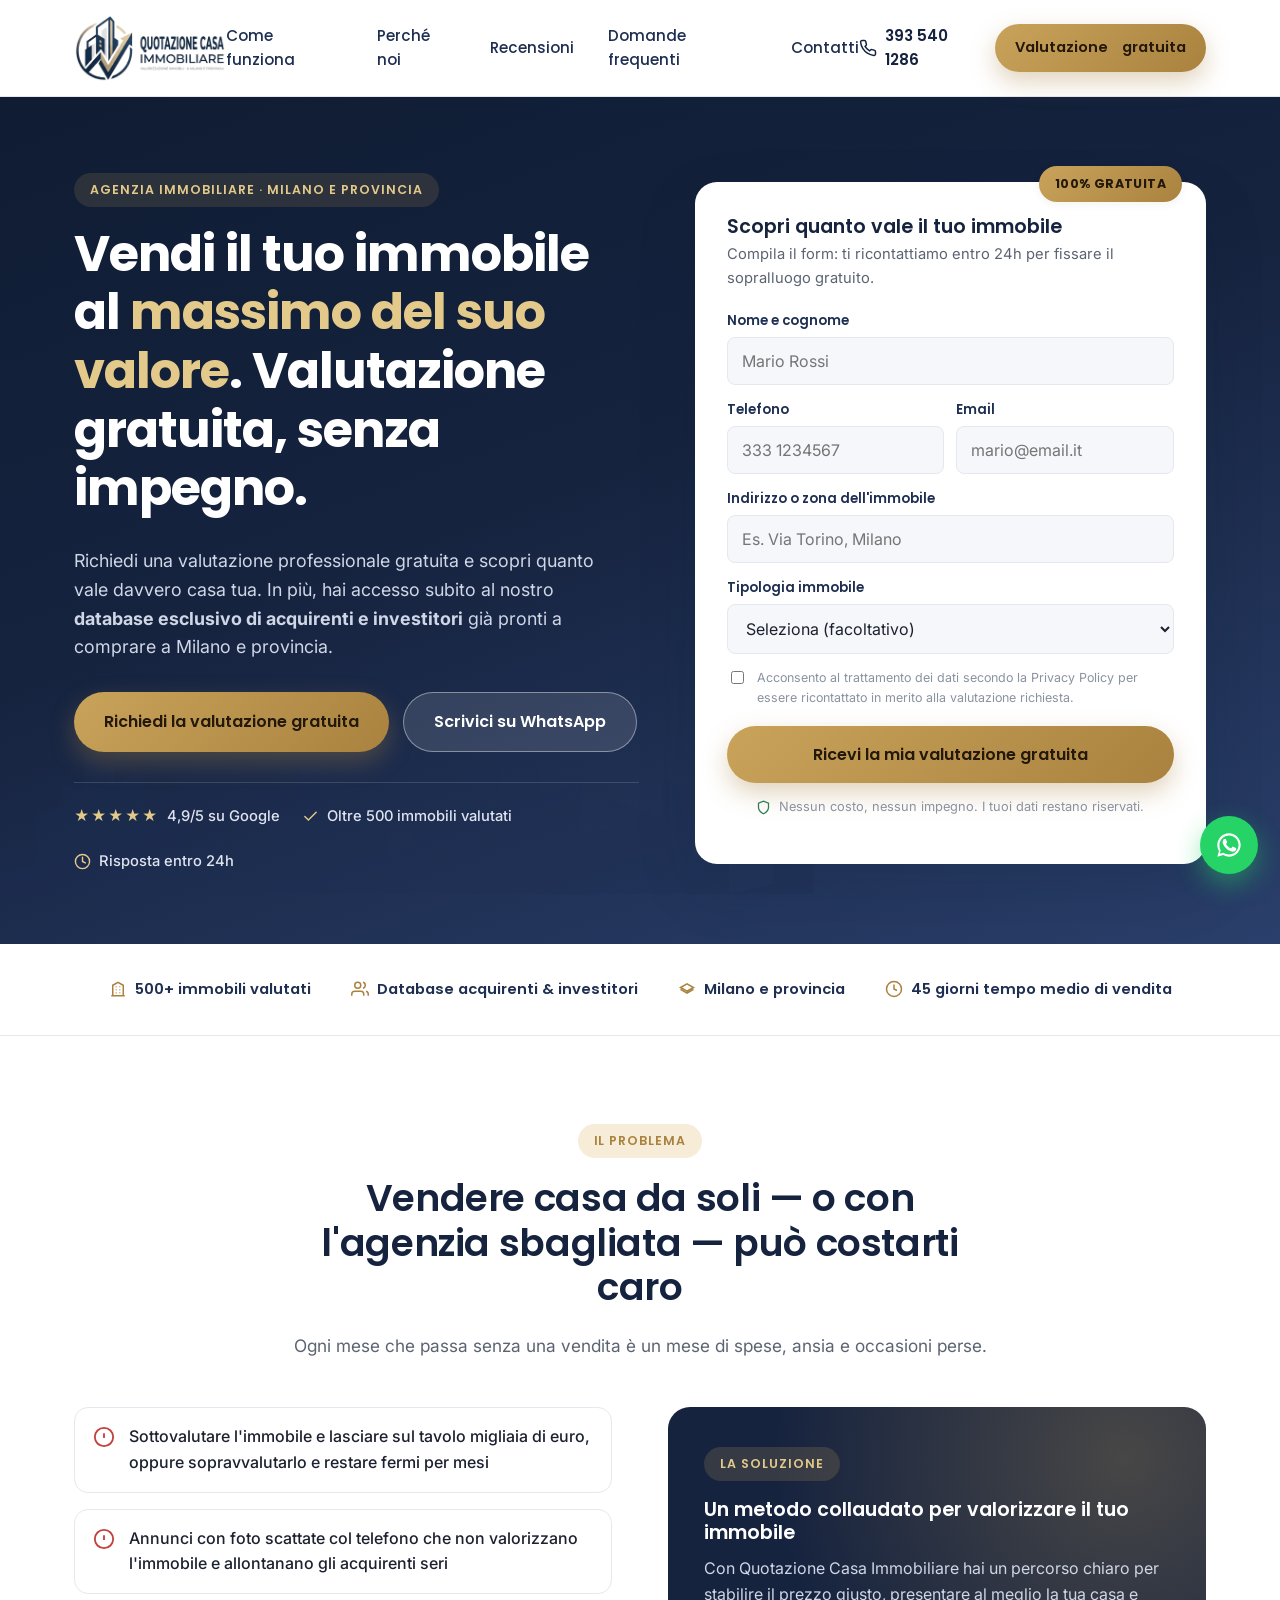
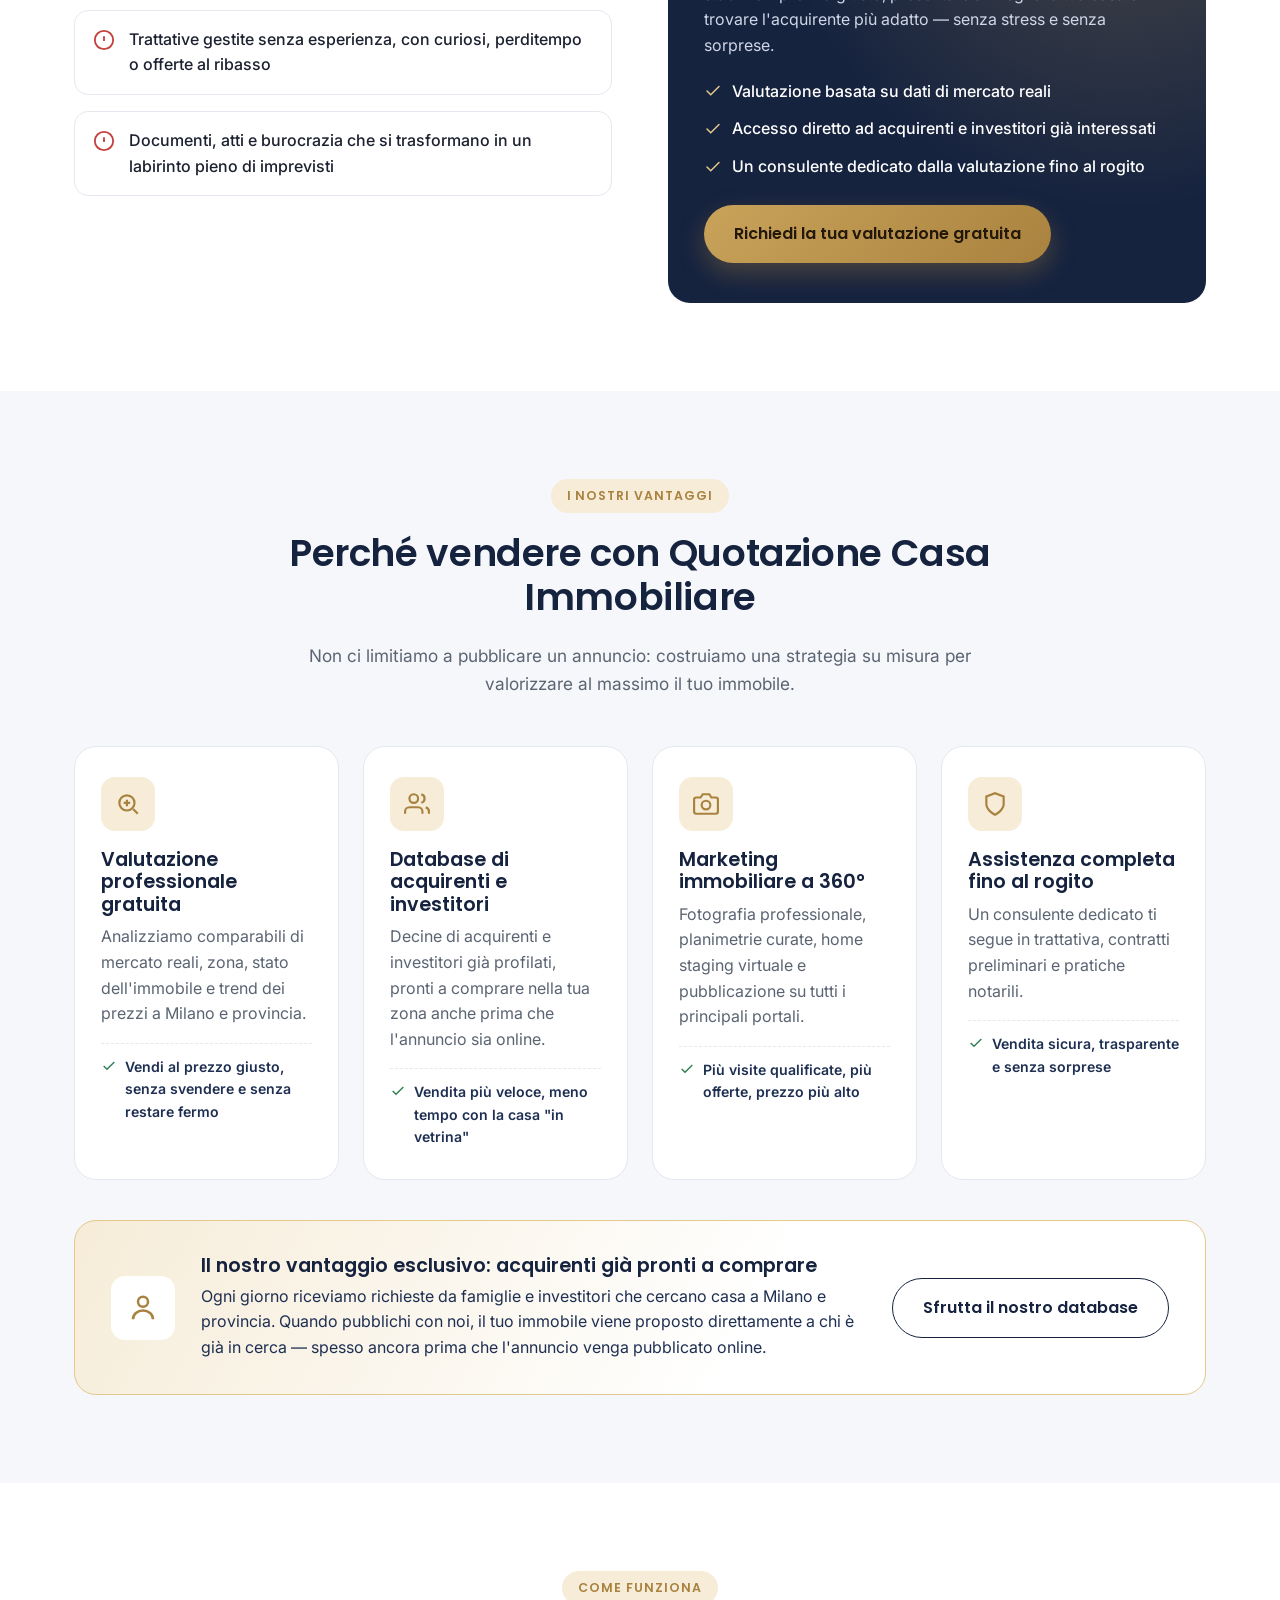
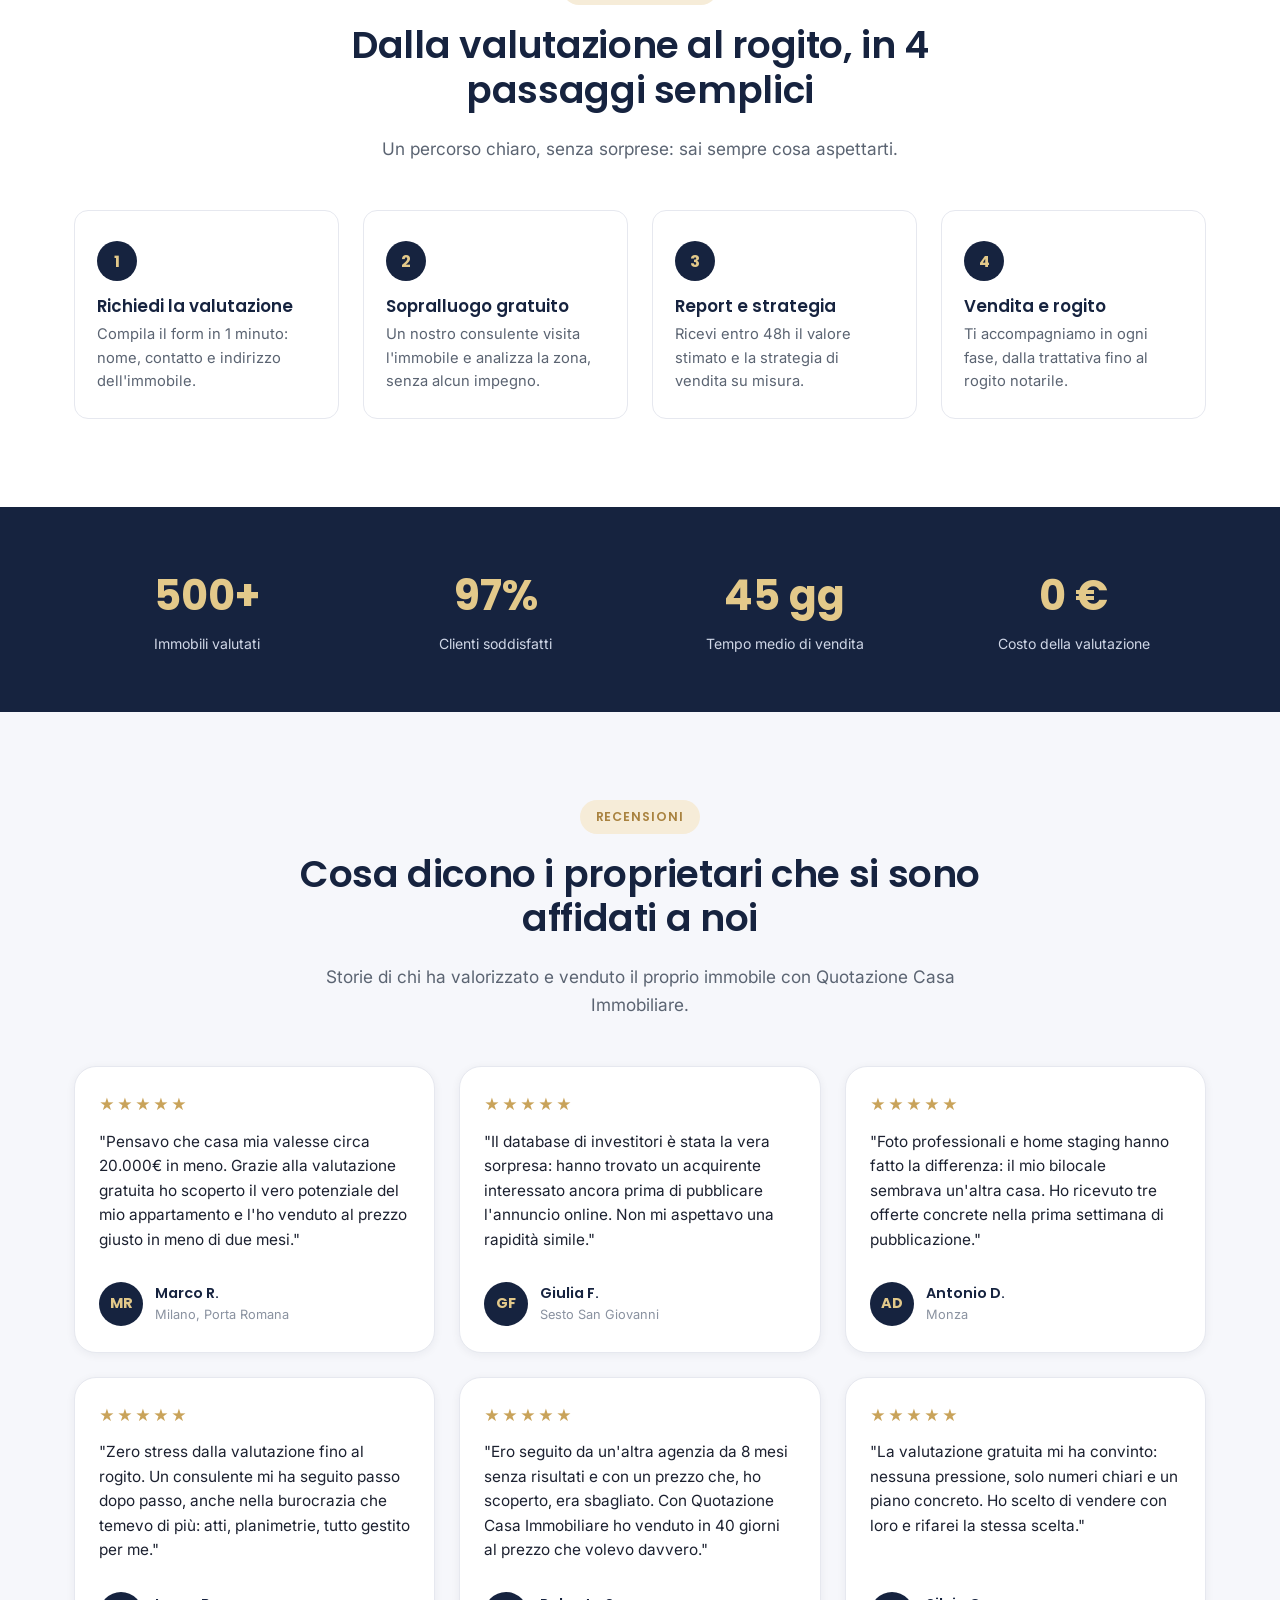
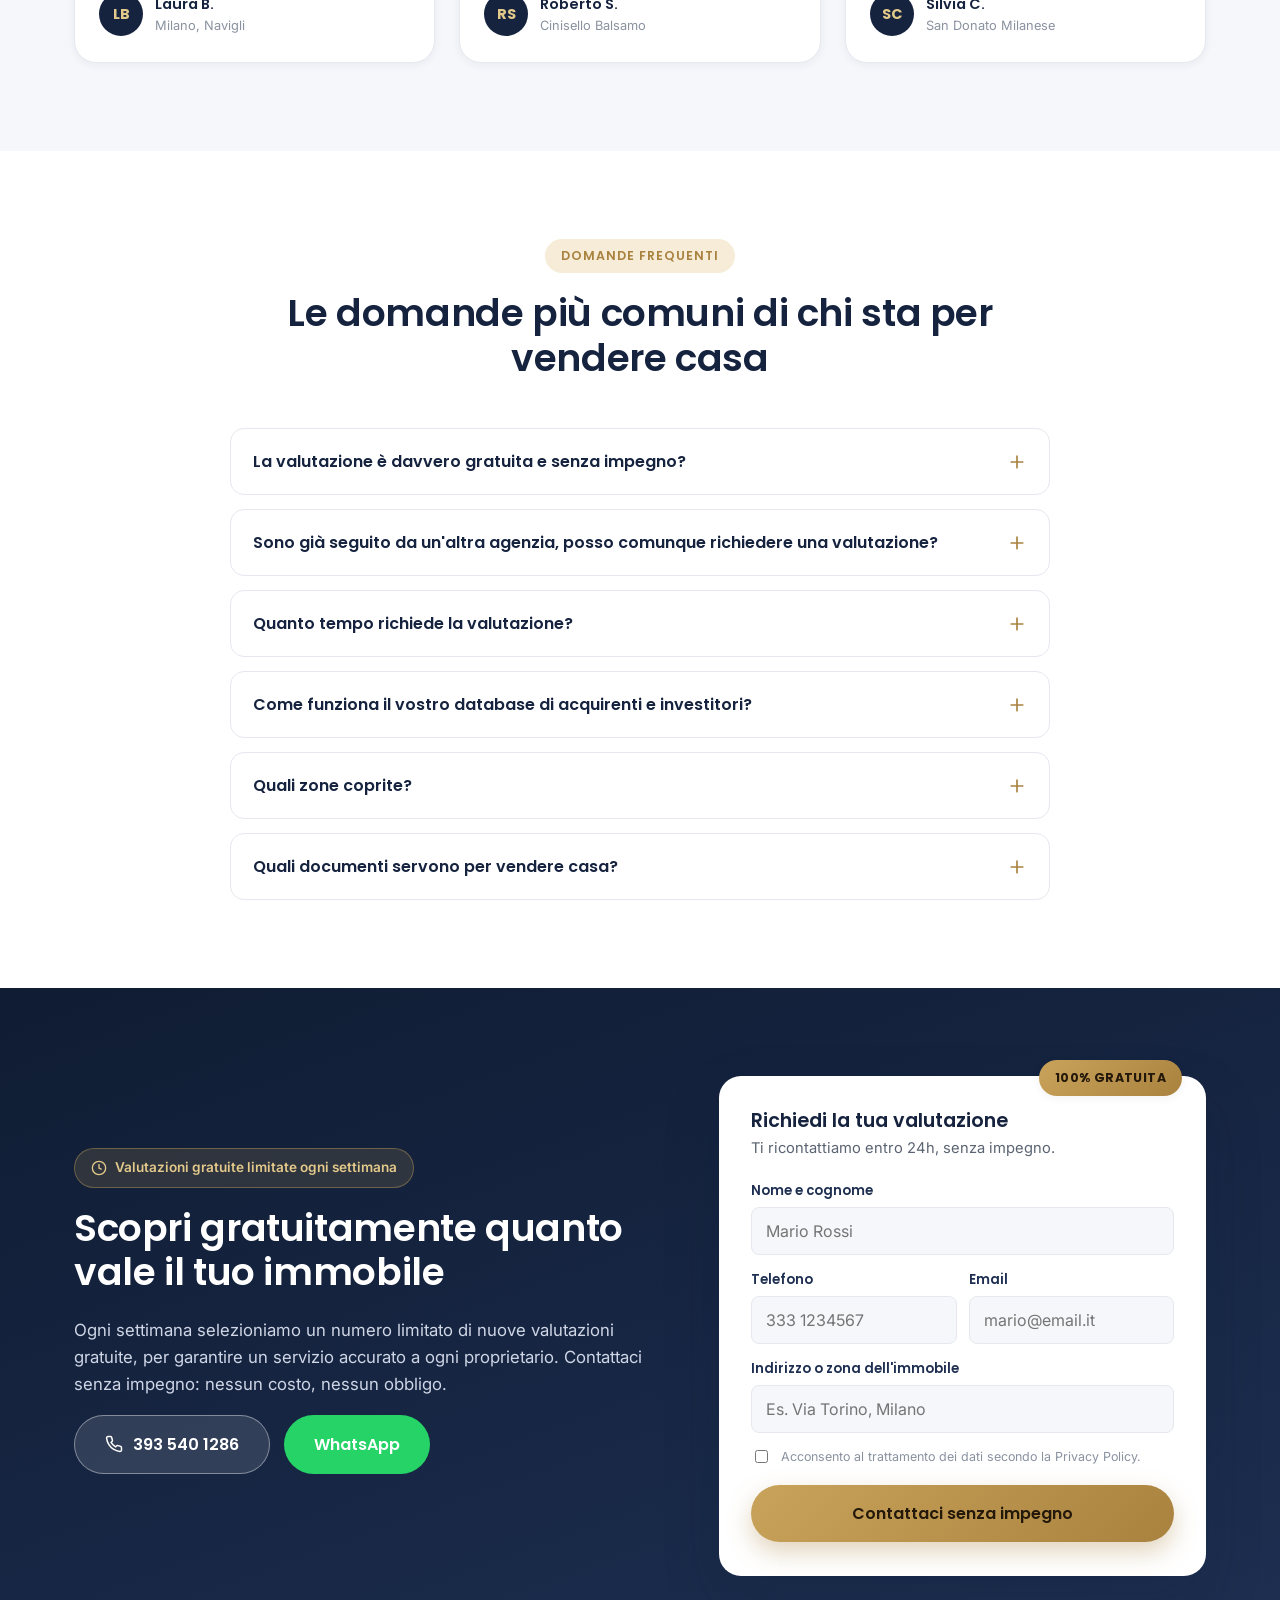
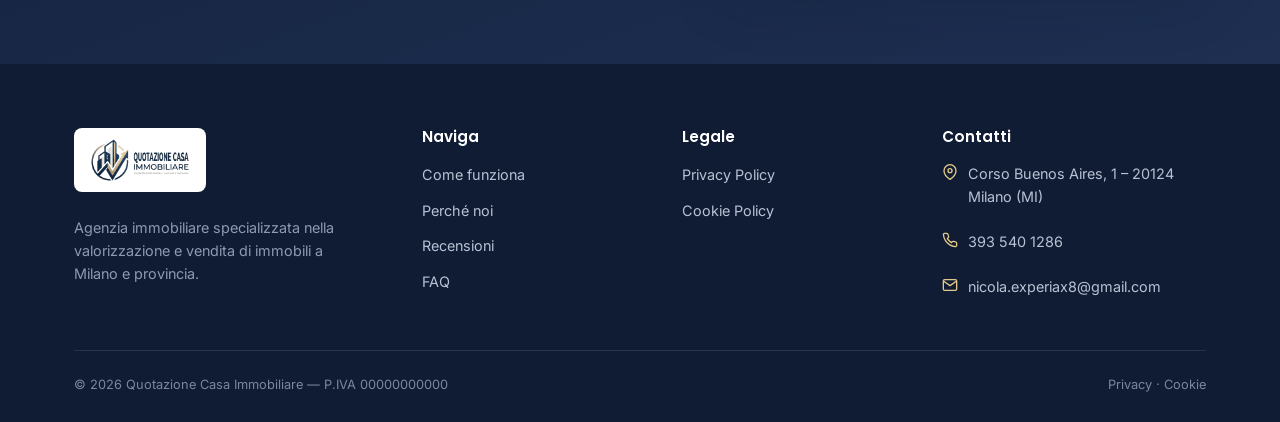
==== commit 747cc6eb: "Corregge i problemi di accessibilita/navigazione agentica da PageSpeed - Campo honeypot anti-spam (_" ====
--- a/index.html
+++ b/index.html
@@ -185,7 +185,7 @@
       <a href="#contatti">Contatti</a>
     </nav>
     <div class="header-actions">
-      <a href="tel:+393935401286" class="header-phone">
+      <a href="tel:+393935401286" class="header-phone" aria-label="Chiama il numero 393 540 1286">
         <svg width="18" height="18" viewBox="0 0 24 24" fill="none" stroke="currentColor" stroke-width="2" stroke-linecap="round"><path d="M22 16.92v3a2 2 0 0 1-2.18 2 19.79 19.79 0 0 1-8.63-3.07 19.5 19.5 0 0 1-6-6 19.79 19.79 0 0 1-3.07-8.67A2 2 0 0 1 4.11 2h3a2 2 0 0 1 2 1.72c.127.96.362 1.903.7 2.81a2 2 0 0 1-.45 2.11L8.09 9.91a16 16 0 0 0 6 6l1.27-1.27a2 2 0 0 1 2.11-.45c.907.338 1.85.573 2.81.7A2 2 0 0 1 22 16.92z"/></svg>
         <span class="phone-text">393 540 1286</span>
       </a>
@@ -234,7 +234,7 @@
           <div class="form-fields">
             <input type="hidden" name="_subject" value="Nuova richiesta di valutazione dal sito">
             <input type="hidden" name="provenienza" value="Form hero">
-            <input type="text" name="_gotcha" class="visually-hidden" tabindex="-1" autocomplete="off">
+            <input type="text" name="_gotcha" class="visually-hidden" tabindex="-1" autocomplete="off" aria-hidden="true">
             <div class="field">
               <label for="nome">Nome e cognome</label>
               <input type="text" id="nome" name="nome" placeholder="Mario Rossi" required autocomplete="name">
@@ -625,7 +625,7 @@
         <div class="form-fields">
           <input type="hidden" name="_subject" value="Nuova richiesta di valutazione dal sito">
           <input type="hidden" name="provenienza" value="Form CTA finale">
-          <input type="text" name="_gotcha" class="visually-hidden" tabindex="-1" autocomplete="off">
+          <input type="text" name="_gotcha" class="visually-hidden" tabindex="-1" autocomplete="off" aria-hidden="true">
           <div class="field">
             <label for="nome2">Nome e cognome</label>
             <input type="text" id="nome2" name="nome" placeholder="Mario Rossi" required autocomplete="name">
--- a/css/style.css
+++ b/css/style.css
@@ -112,6 +112,15 @@
 }
 .btn:active { transform: translateY(1px); }
 
+/* Su schermi molto stretti (~320-360px) i bottoni con testo lungo (es. CTA
+   in italiano di piu' parole) possono eccedere lo spazio disponibile: dato
+   che white-space:nowrap li forza su una riga, alcuni contenitori con
+   overflow:hidden o position:fixed li tagliavano invece di scrollare.
+   Sotto questa soglia permettiamo l'a capo su piu' righe. */
+@media (max-width: 400px) {
+  .btn { white-space: normal; text-align: center; padding: 14px 22px; }
+}
+
 .btn-primary {
   background: linear-gradient(135deg, var(--gold-500), var(--gold-600));
   color: #23180a;
@@ -201,8 +210,9 @@
   .main-nav { position: fixed; top: 96px; left: 0; right: 0; background: #fff; flex-direction: column; align-items: flex-start; gap: 0; padding: 8px 24px 20px; box-shadow: var(--shadow-md); transform: translateY(-8px); opacity: 0; pointer-events: none; transition: all .2s ease; }
   .main-nav.open { transform: translateY(0); opacity: 1; pointer-events: auto; }
   .main-nav a { padding: 12px 0; width: 100%; border-bottom: 1px solid var(--border); }
+  .header-phone { padding: 13px; margin: -13px; }
   .header-phone span.phone-text { display: none; }
-  .nav-toggle { display: block; }
+  .nav-toggle { display: block; padding: 12px; margin: -6px; }
   .header-actions .btn-primary.btn-sm span.btn-full-text { display: none; }
 }
 
@@ -321,7 +331,7 @@
   border: 1.5px solid var(--border);
   background: var(--bg-soft);
   font-family: var(--ff-body);
-  font-size: 0.96rem;
+  font-size: 16px;
   color: var(--ink);
   transition: border-color .15s ease, background .15s ease;
 }
@@ -696,6 +706,10 @@
   border-top: 1px solid var(--border);
 }
 @media (max-width: 720px) { .mobile-cta-bar { display: flex; } body { padding-bottom: 74px; } }
+/* Sotto i 400px il testo dei bottoni puo' andare su due righe (vedi regola
+   .btn white-space:normal sopra), rendendo la barra fissa piu' alta:
+   aumentiamo lo spazio riservato per non nascondere il footer sotto. */
+@media (max-width: 400px) { body { padding-bottom: 112px; } }
 
 .whatsapp-float {
   position: fixed;
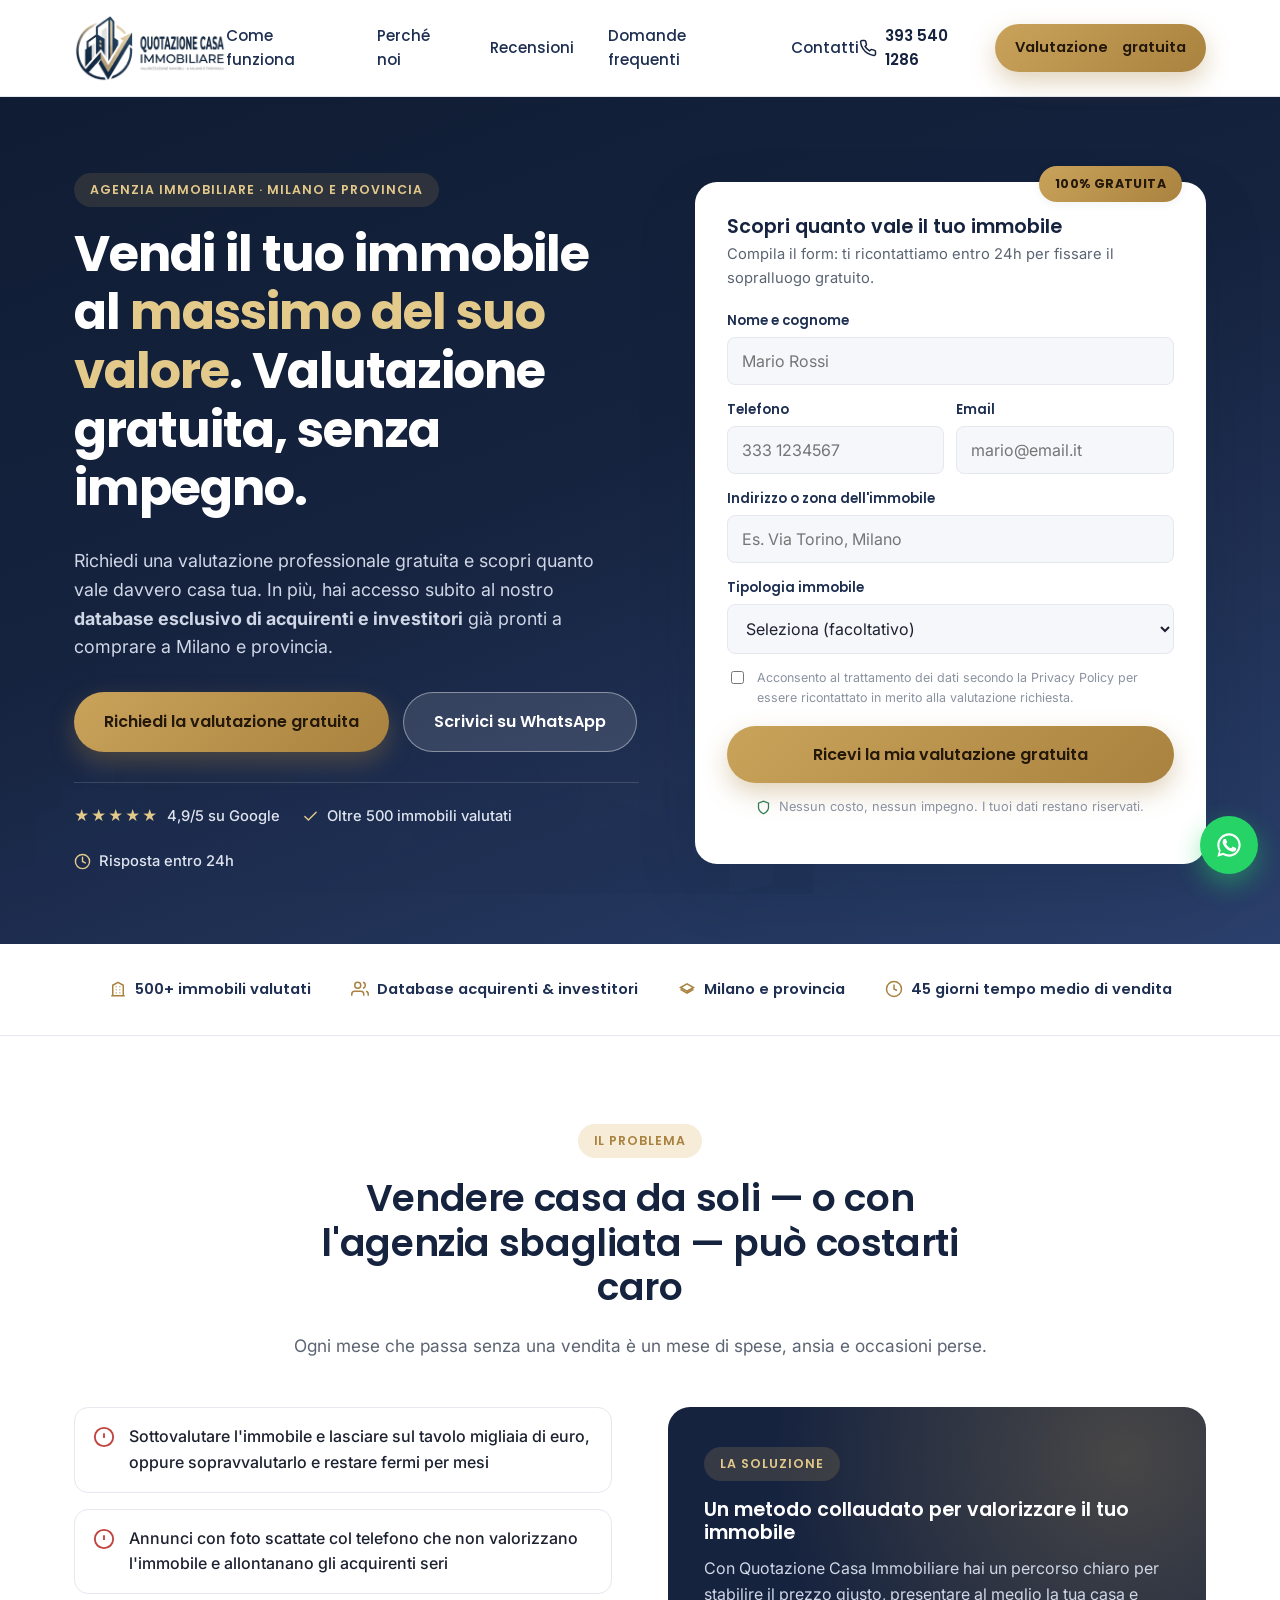
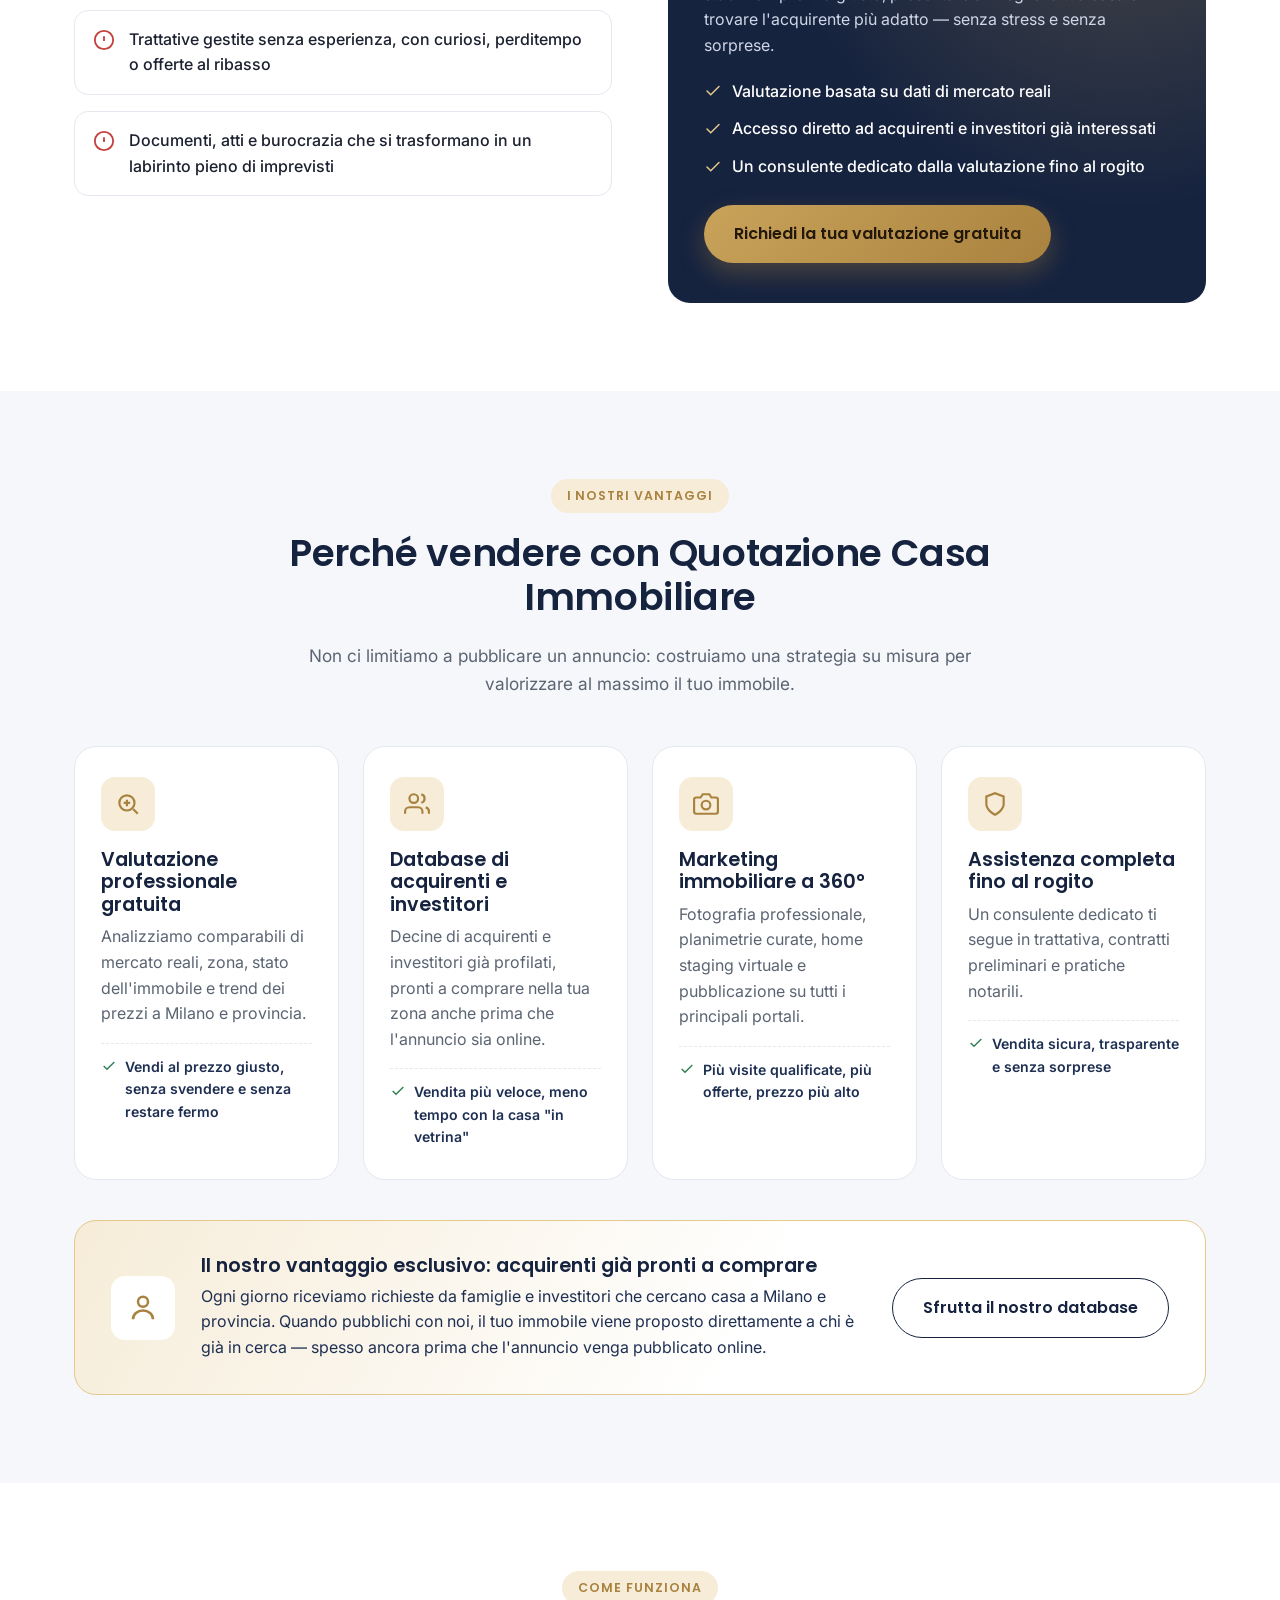
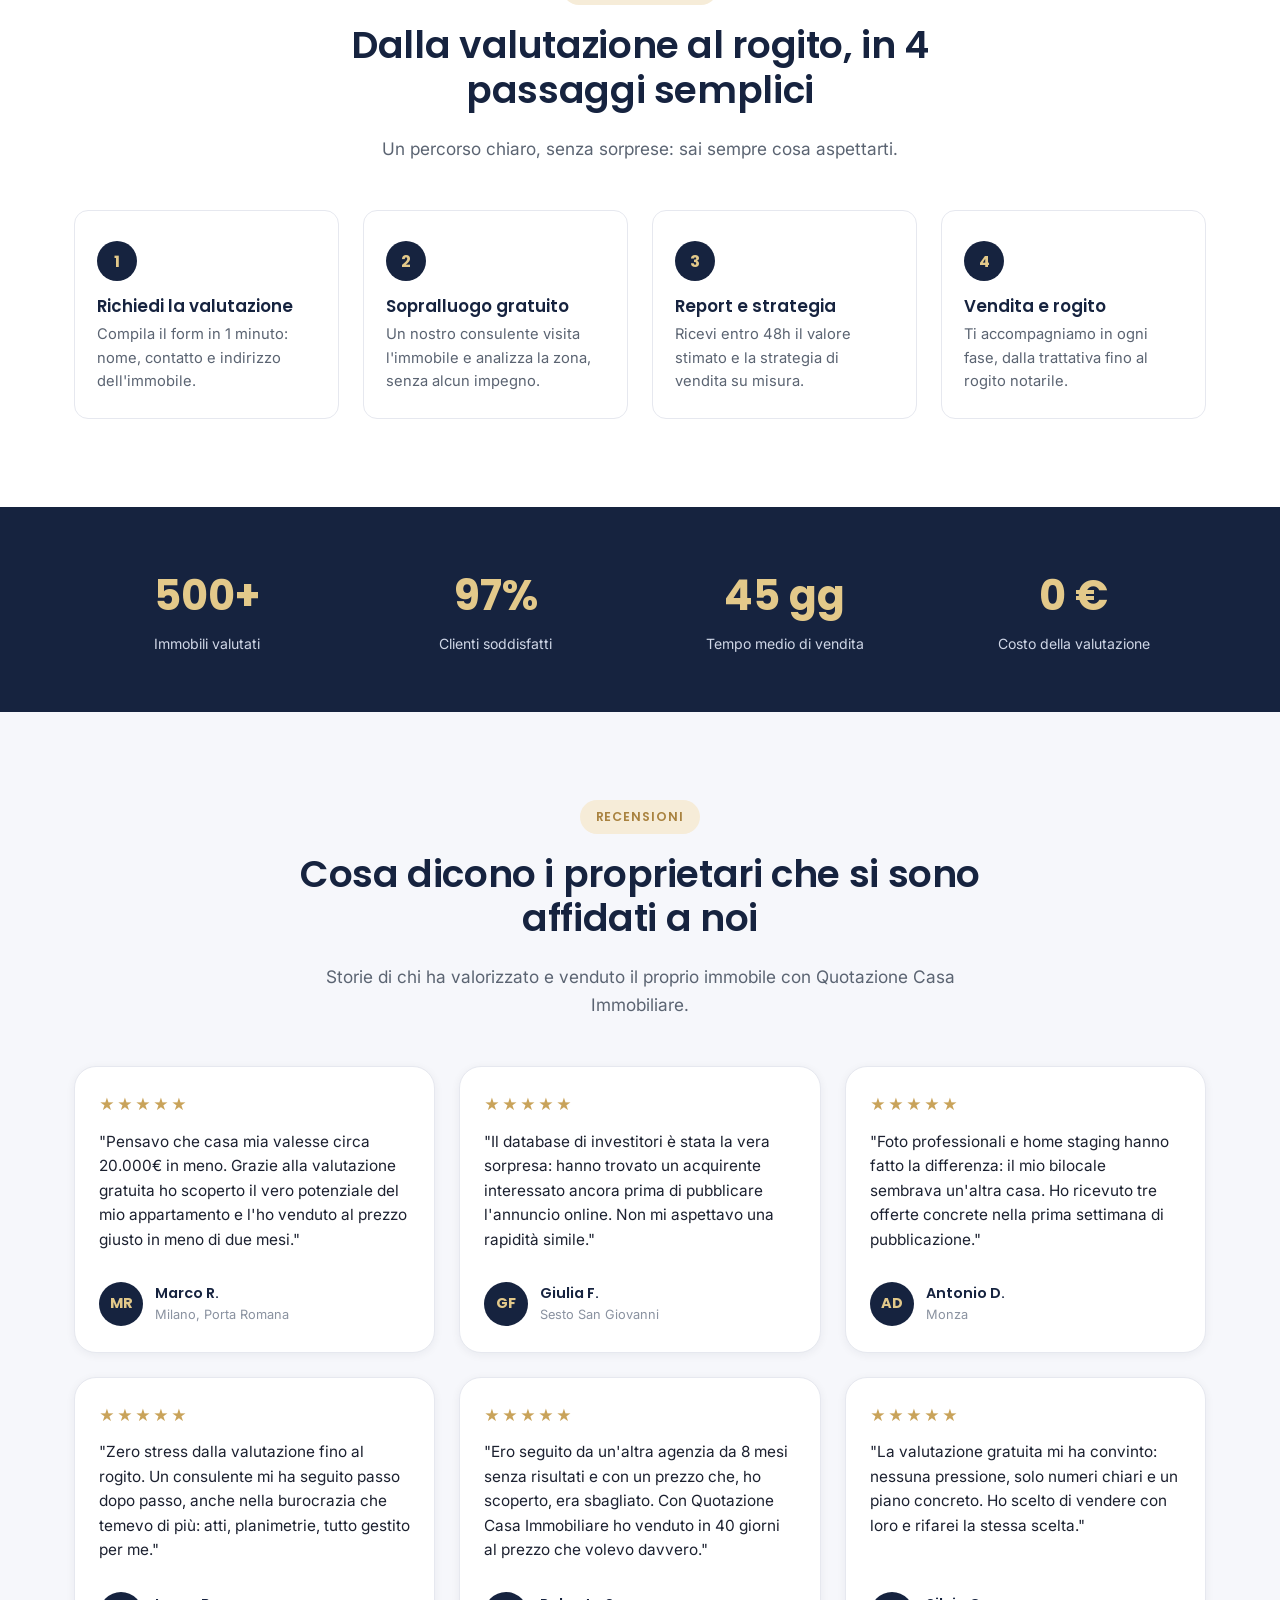
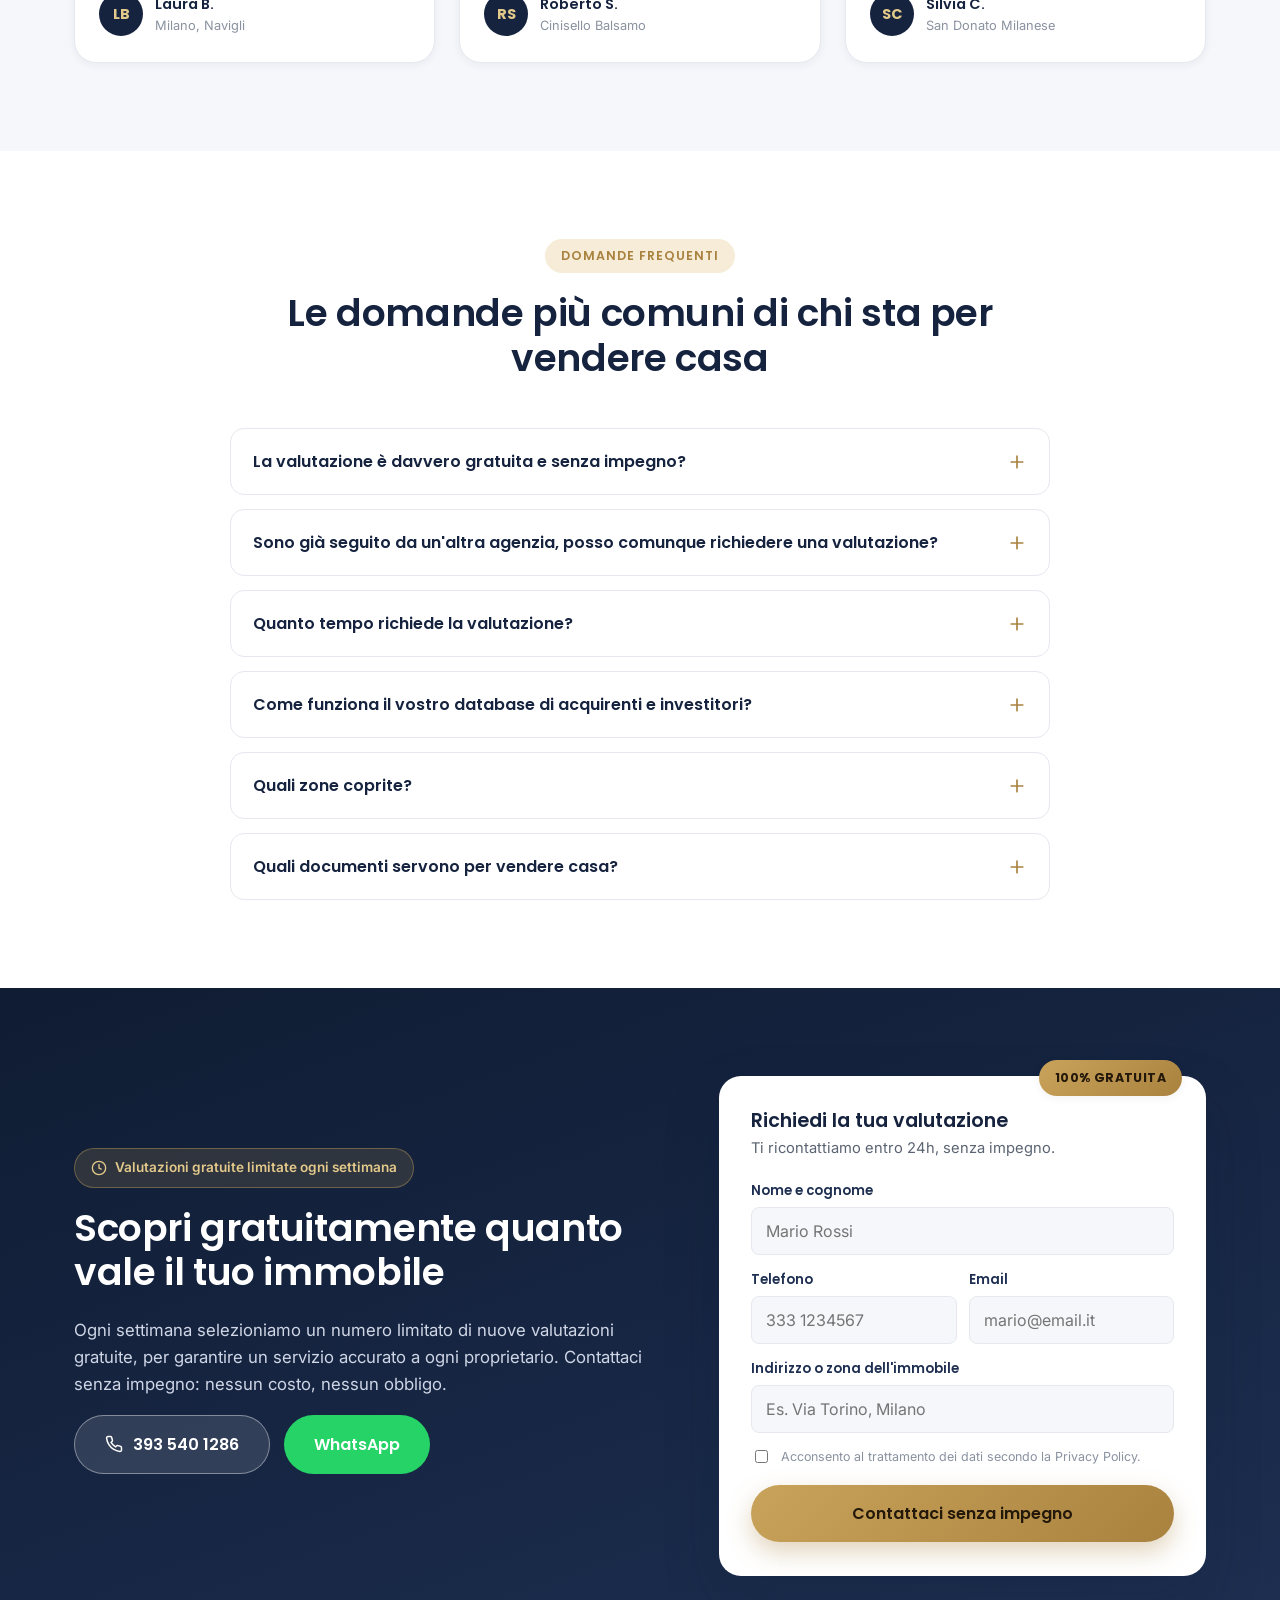
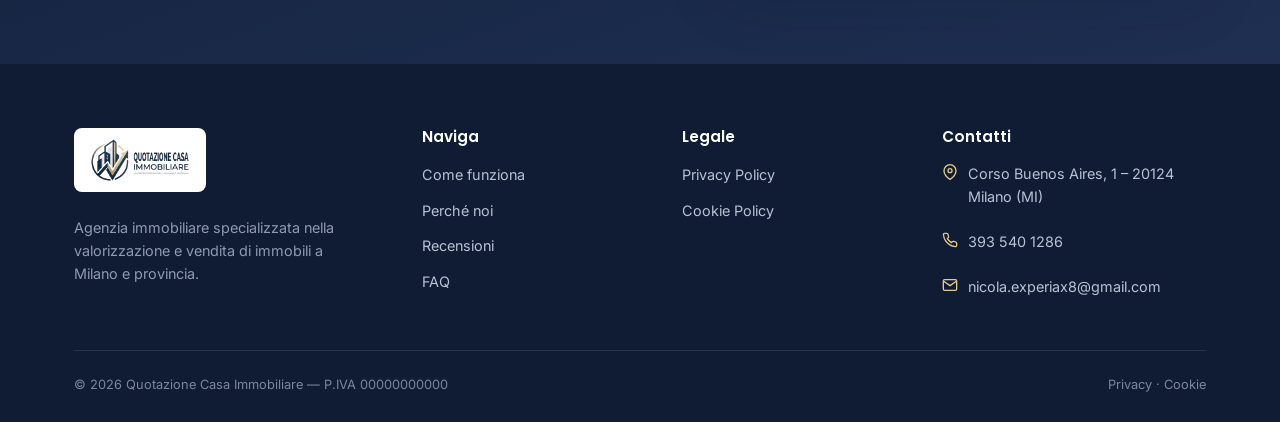
==== commit 847a4e16: "Ottimizza le performance mobile segnalate da PageSpeed - Google Fonts caricato in modo non bloccante" ====
--- a/index.html
+++ b/index.html
@@ -19,7 +19,7 @@
 </script>
 
 <!-- Iubenda Cookie Solution: banner di consenso cookie -->
-<script type="text/javascript" src="https://embeds.iubenda.com/widgets/00c90db8-ea64-43c1-9f07-15790a9fdcb1.js"></script>
+<script async type="text/javascript" src="https://embeds.iubenda.com/widgets/00c90db8-ea64-43c1-9f07-15790a9fdcb1.js"></script>
 
 <!-- Google tag (gtag.js) -->
 <script async src="https://www.googletagmanager.com/gtag/js?id=G-9PPVYRKSVR"></script>
@@ -57,7 +57,12 @@
 
 <link rel="preconnect" href="https://fonts.googleapis.com">
 <link rel="preconnect" href="https://fonts.gstatic.com" crossorigin>
-<link href="https://fonts.googleapis.com/css2?family=Inter:wght@400;500;600;700&family=Poppins:wght@500;600;700&display=swap" rel="stylesheet">
+<!-- Caricamento non bloccante dei font: la richiesta parte subito ma non
+     ferma il rendering della pagina; media="print" + onload e' il trick
+     standard per farlo, con noscript come fallback. -->
+<link rel="preload" as="style" href="https://fonts.googleapis.com/css2?family=Inter:wght@400;500;600;700&family=Poppins:wght@500;600;700&display=swap">
+<link href="https://fonts.googleapis.com/css2?family=Inter:wght@400;500;600;700&family=Poppins:wght@500;600;700&display=swap" rel="stylesheet" media="print" onload="this.media='all'">
+<noscript><link href="https://fonts.googleapis.com/css2?family=Inter:wght@400;500;600;700&family=Poppins:wght@500;600;700&display=swap" rel="stylesheet"></noscript>
 
 <link rel="stylesheet" href="css/style.css">
 
@@ -175,7 +180,10 @@
 <header class="site-header">
   <div class="container">
     <a href="#top" class="brand" aria-label="Quotazione Casa Immobiliare - Torna alla home">
-      <img src="images/logo-header.png" alt="Quotazione Casa Immobiliare - Valorizzazione immobili a Milano e provincia" width="272" height="120">
+      <picture>
+        <source srcset="images/logo-header.webp" type="image/webp">
+        <img src="images/logo-header.png" alt="Quotazione Casa Immobiliare - Valorizzazione immobili a Milano e provincia" width="272" height="120">
+      </picture>
     </a>
     <nav class="main-nav" id="main-nav">
       <a href="#come-funziona">Come funziona</a>
@@ -674,7 +682,10 @@
     <div class="footer-grid">
       <div class="footer-brand">
         <span class="footer-logo-badge">
-          <img src="images/logo-header.png" alt="Quotazione Casa Immobiliare" width="222" height="98">
+          <picture>
+            <source srcset="images/logo-header.webp" type="image/webp">
+            <img src="images/logo-header.png" alt="Quotazione Casa Immobiliare" width="222" height="98" loading="lazy">
+          </picture>
         </span>
         <p>Agenzia immobiliare specializzata nella valorizzazione e vendita di immobili a Milano e provincia.</p>
       </div>
--- a/css/style.css
+++ b/css/style.css
@@ -159,7 +159,10 @@
   background: rgba(255,255,255,0.92);
   backdrop-filter: saturate(180%) blur(10px);
   border-bottom: 1px solid var(--border);
-}
+  box-shadow: none;
+  transition: box-shadow .15s ease;
+}
+.site-header.is-scrolled { box-shadow: 0 4px 18px rgba(15,28,51,0.08); }
 .site-header .container {
   display: flex;
   align-items: center;
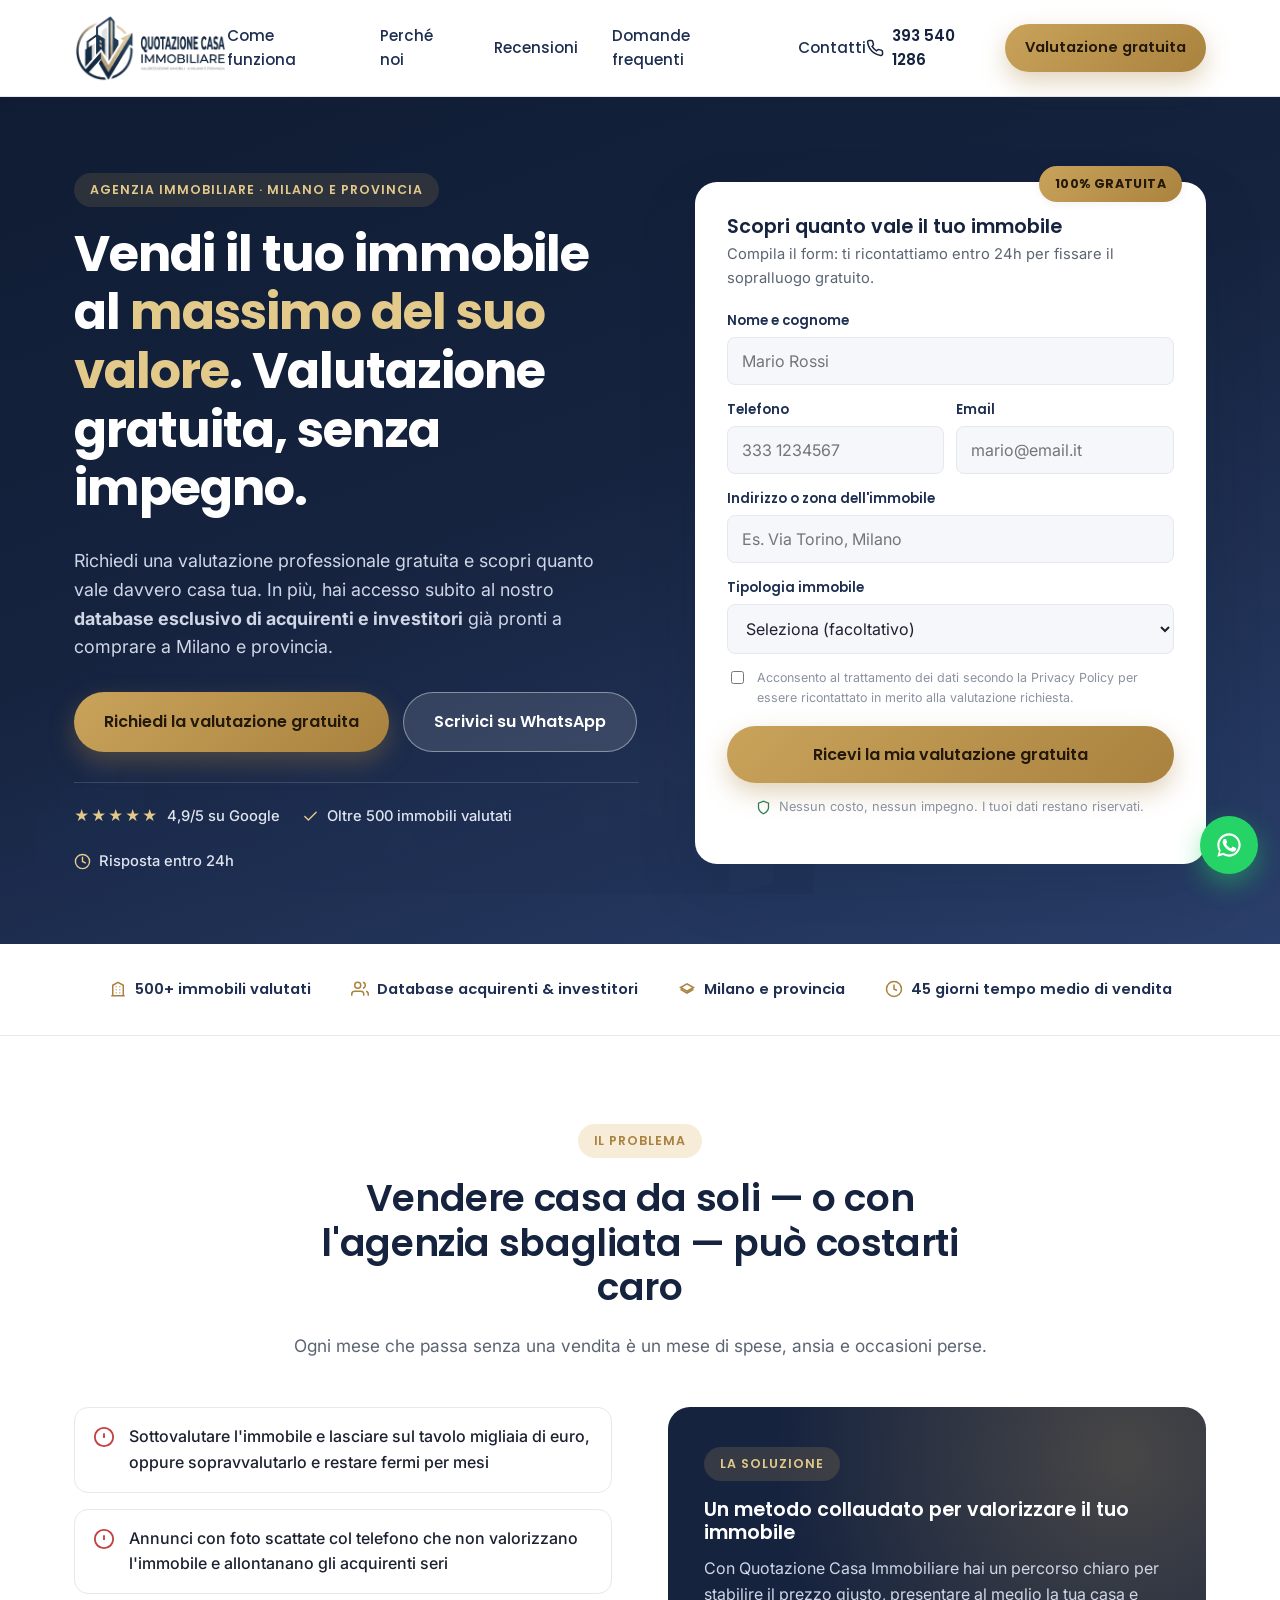
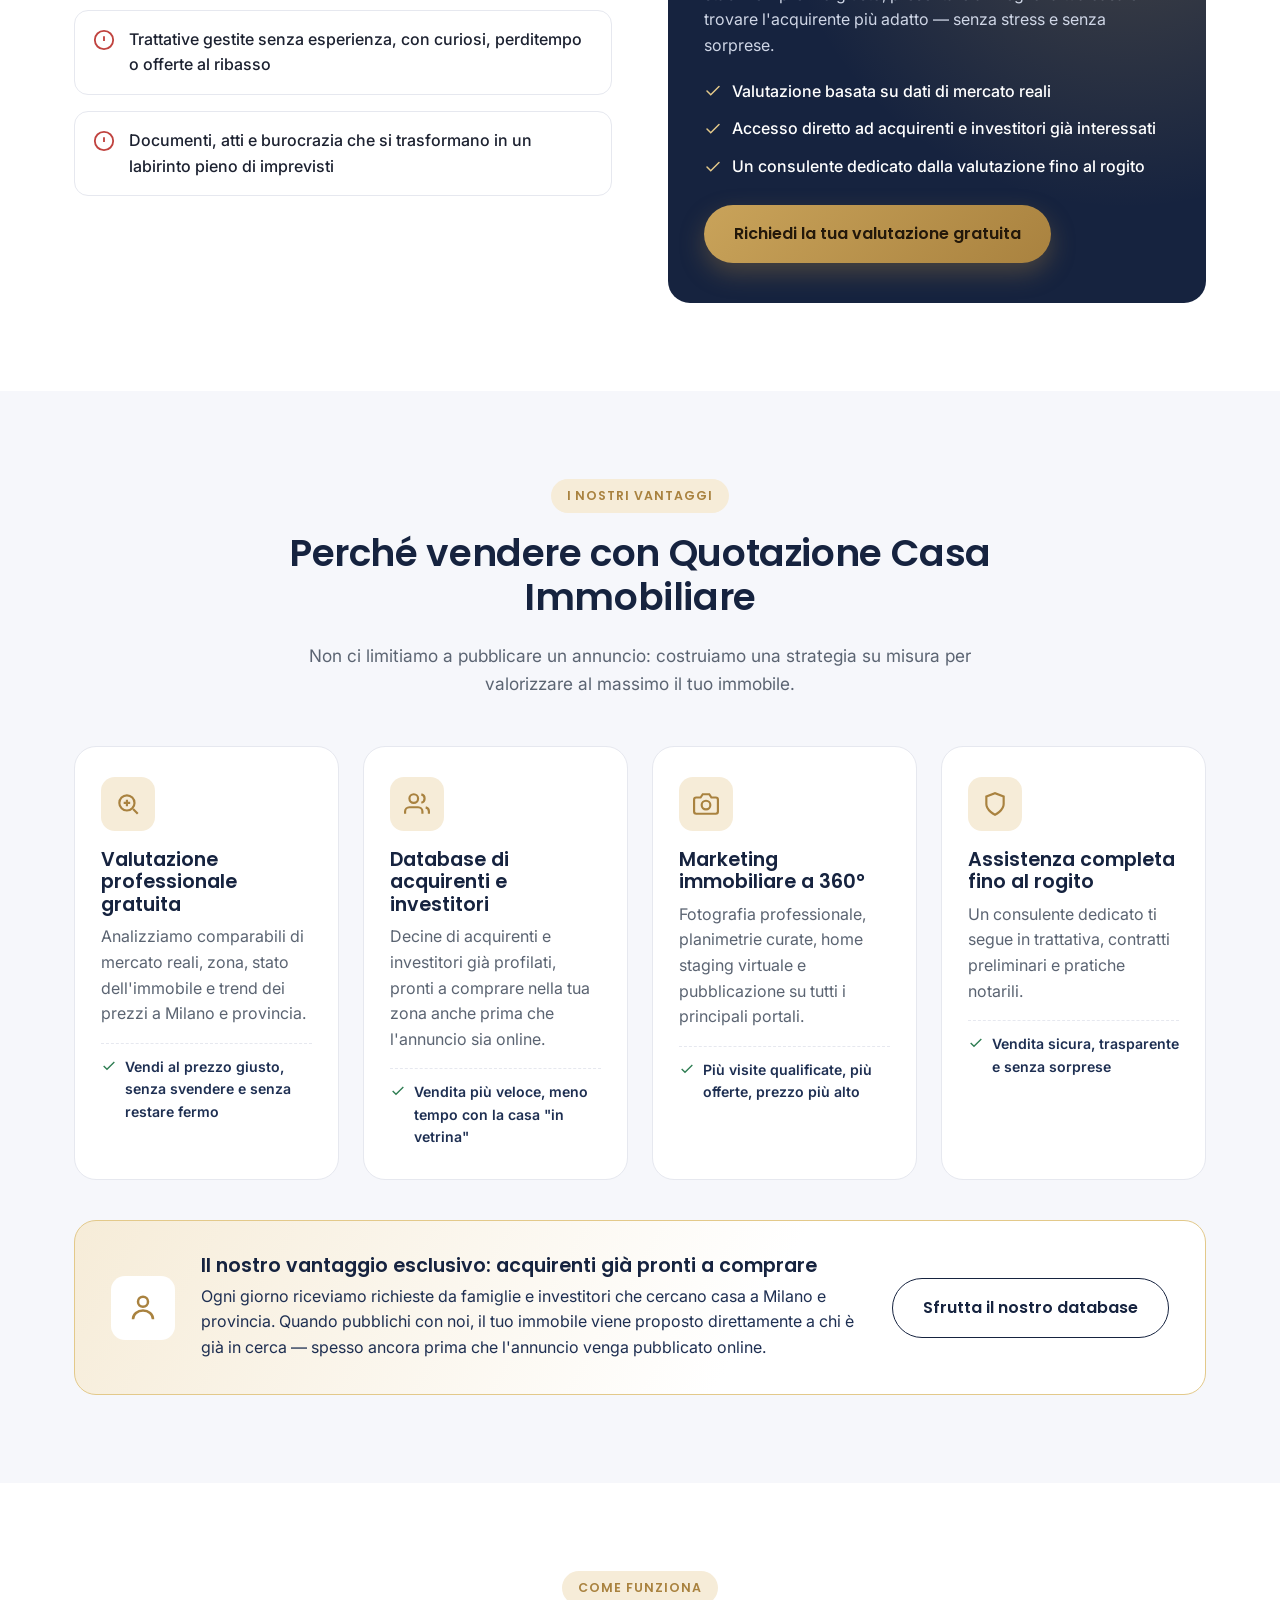
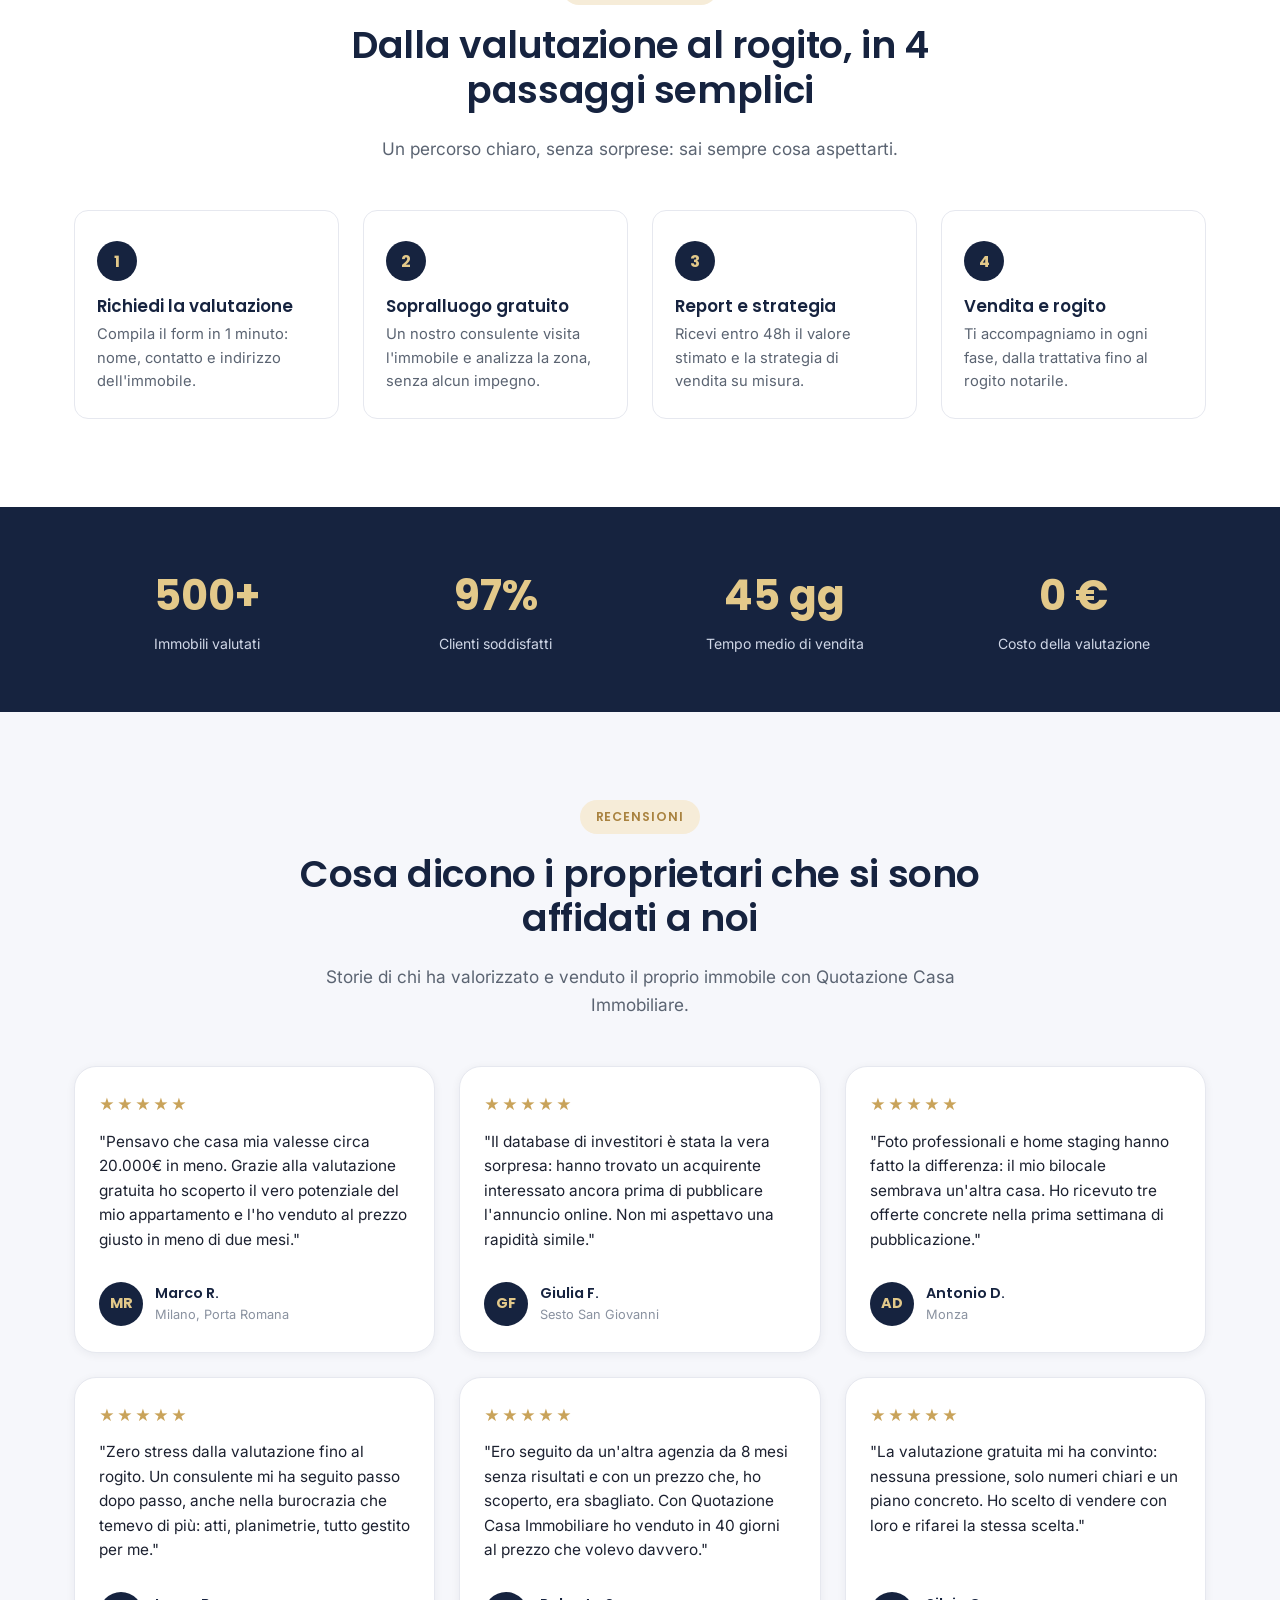
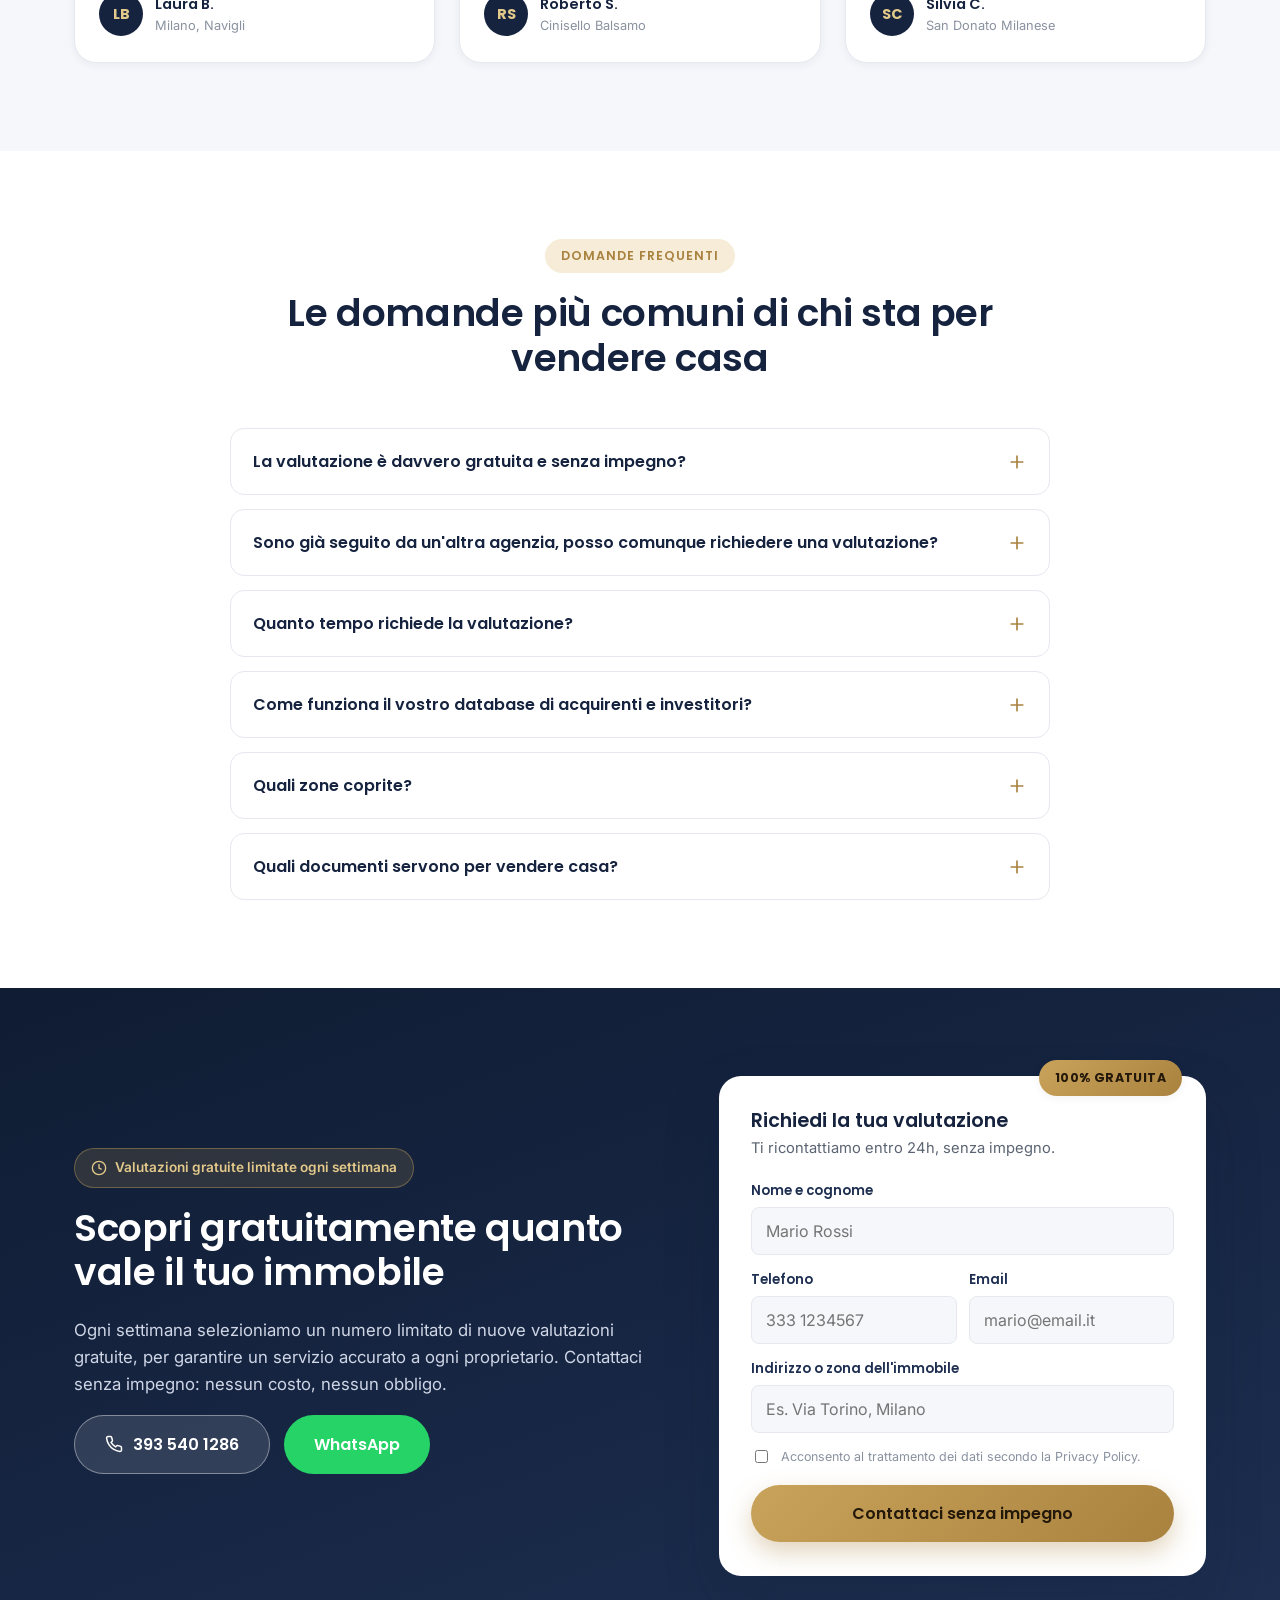
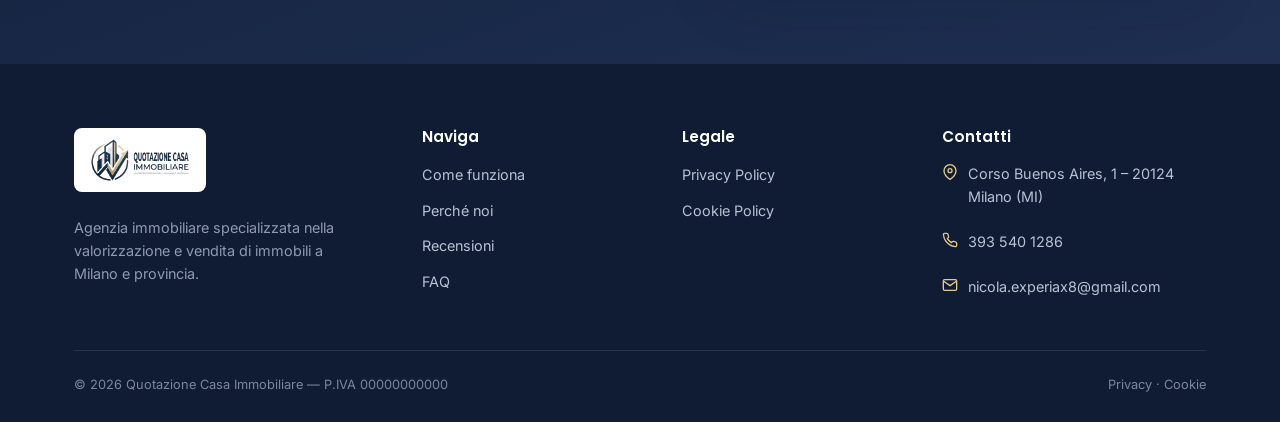
==== commit 00a4ba9b: "Mobile: bottone header "Contattaci" e fix overflow/click card soluzione - Il bottone in header su mo" ====
--- a/index.html
+++ b/index.html
@@ -21,11 +21,18 @@
 <!-- Iubenda Cookie Solution: banner di consenso cookie -->
 <script async type="text/javascript" src="https://embeds.iubenda.com/widgets/00c90db8-ea64-43c1-9f07-15790a9fdcb1.js"></script>
 
-<!-- Google tag (gtag.js) -->
-<script async src="https://www.googletagmanager.com/gtag/js?id=G-9PPVYRKSVR"></script>
+<!-- Google tag (gtag.js): caricato dopo l'evento load per non competere con
+     il rendering iniziale. Gli eventi intanto si accodano nel dataLayer e
+     vengono processati appena lo script arriva — non se ne perde nessuno. -->
 <script>
   gtag('js', new Date());
   gtag('config', 'G-9PPVYRKSVR');
+  window.addEventListener('load', function () {
+    var s = document.createElement('script');
+    s.async = true;
+    s.src = 'https://www.googletagmanager.com/gtag/js?id=G-9PPVYRKSVR';
+    document.head.appendChild(s);
+  });
 </script>
 
 <title>Valutazione Gratuita Casa a Milano | Quotazione Casa Immobiliare</title>
@@ -197,7 +204,7 @@
         <svg width="18" height="18" viewBox="0 0 24 24" fill="none" stroke="currentColor" stroke-width="2" stroke-linecap="round"><path d="M22 16.92v3a2 2 0 0 1-2.18 2 19.79 19.79 0 0 1-8.63-3.07 19.5 19.5 0 0 1-6-6 19.79 19.79 0 0 1-3.07-8.67A2 2 0 0 1 4.11 2h3a2 2 0 0 1 2 1.72c.127.96.362 1.903.7 2.81a2 2 0 0 1-.45 2.11L8.09 9.91a16 16 0 0 0 6 6l1.27-1.27a2 2 0 0 1 2.11-.45c.907.338 1.85.573 2.81.7A2 2 0 0 1 22 16.92z"/></svg>
         <span class="phone-text">393 540 1286</span>
       </a>
-      <a href="#form-valutazione" class="btn btn-primary btn-sm"><span class="btn-full-text">Valutazione&nbsp;</span>gratuita</a>
+      <a href="#form-valutazione" class="btn btn-primary btn-sm"><span class="btn-label-desktop">Valutazione gratuita</span><span class="btn-label-mobile">Contattaci</span></a>
       <button class="nav-toggle" id="nav-toggle" aria-label="Apri menu" aria-expanded="false" aria-controls="main-nav">
         <span></span><span></span><span></span>
       </button>
--- a/css/style.css
+++ b/css/style.css
@@ -2,6 +2,50 @@
    Quotazione Casa Immobiliare — Landing Page
    Design system: bianco pulito, blu navy + oro (coerenti col logo)
    ========================================================= */
+
+/* Font di fallback con metriche adattate a Poppins/Inter: i font web si
+   caricano in modo asincrono, e senza questi il testo cambia larghezza
+   (e quindi numero di righe) allo swap, causando layout shift nella hero.
+   size-adjust misurato empiricamente sul titolo della pagina. */
+@font-face {
+  font-family: "Poppins Fallback";
+  src: local("Arial");
+  font-weight: 100 500;
+  size-adjust: 107.75%;
+  ascent-override: 97.4%;
+  descent-override: 32.5%;
+  line-gap-override: 0%;
+}
+/* Faccia separata per i pesi >=600: local("Arial") da solo non applica il
+   grassetto sintetico, quindi il testo bold del fallback risultava troppo
+   stretto rispetto a Poppins bold (H1 su meno righe -> layout shift). */
+@font-face {
+  font-family: "Poppins Fallback";
+  src: local("Arial Bold");
+  font-weight: 501 900;
+  size-adjust: 107.75%;
+  ascent-override: 97.4%;
+  descent-override: 32.5%;
+  line-gap-override: 0%;
+}
+@font-face {
+  font-family: "Inter Fallback";
+  src: local("Arial");
+  font-weight: 100 500;
+  size-adjust: 106%;
+  ascent-override: 91.4%;
+  descent-override: 22.8%;
+  line-gap-override: 0%;
+}
+@font-face {
+  font-family: "Inter Fallback";
+  src: local("Arial Bold");
+  font-weight: 501 900;
+  size-adjust: 106%;
+  ascent-override: 91.4%;
+  descent-override: 22.8%;
+  line-gap-override: 0%;
+}
 
 :root {
   --navy-950: #0f1c33;
@@ -27,8 +71,8 @@
   --shadow-md: 0 12px 32px rgba(15, 28, 51, 0.10);
   --shadow-lg: 0 24px 60px rgba(15, 28, 51, 0.16);
   --container: 1180px;
-  --ff-head: "Poppins", "Segoe UI", sans-serif;
-  --ff-body: "Inter", "Segoe UI", sans-serif;
+  --ff-head: "Poppins", "Poppins Fallback", sans-serif;
+  --ff-body: "Inter", "Inter Fallback", sans-serif;
 }
 
 * { box-sizing: border-box; }
@@ -117,7 +161,7 @@
    che white-space:nowrap li forza su una riga, alcuni contenitori con
    overflow:hidden o position:fixed li tagliavano invece di scrollare.
    Sotto questa soglia permettiamo l'a capo su piu' righe. */
-@media (max-width: 400px) {
+@media (max-width: 520px) {
   .btn { white-space: normal; text-align: center; padding: 14px 22px; }
 }
 
@@ -134,6 +178,10 @@
   border: 1.5px solid var(--navy-900);
 }
 .btn-outline:hover { background: var(--navy-900); color: #fff; }
+
+/* Etichette alternative desktop/mobile del bottone in header:
+   di default (desktop) mostra la versione estesa. */
+.btn-label-mobile { display: none; }
 
 .btn-ghost-light {
   background: rgba(255,255,255,0.12);
@@ -216,7 +264,10 @@
   .header-phone { padding: 13px; margin: -13px; }
   .header-phone span.phone-text { display: none; }
   .nav-toggle { display: block; padding: 12px; margin: -6px; }
-  .header-actions .btn-primary.btn-sm span.btn-full-text { display: none; }
+  /* Sul mobile il bottone in header mostra "Contattaci" invece di
+     "Valutazione gratuita" (troppo lungo per lo spazio disponibile). */
+  .btn-label-desktop { display: none; }
+  .btn-label-mobile { display: inline; }
 }
 
 /* ---------- Hero ---------- */
@@ -445,6 +496,7 @@
   content: "";
   position: absolute;
   inset: 0;
+  pointer-events: none; /* overlay solo decorativo: non deve intercettare i click */
   background: radial-gradient(circle at 85% 10%, rgba(201,163,90,0.28), transparent 55%);
 }
 .solve-card h3 { color: #fff; position: relative; }
@@ -453,6 +505,7 @@
 .solve-card ul { list-style: none; margin: 20px 0 26px; padding: 0; display: grid; gap: 12px; position: relative; }
 .solve-card ul li { display: flex; gap: 10px; align-items: center; font-weight: 500; color: #fff; }
 .solve-card ul li svg { color: var(--gold-300); flex: none; }
+.solve-card .btn { position: relative; }
 
 /* ---------- USP / FAB cards ---------- */
 .usp-grid {
@@ -712,7 +765,7 @@
 /* Sotto i 400px il testo dei bottoni puo' andare su due righe (vedi regola
    .btn white-space:normal sopra), rendendo la barra fissa piu' alta:
    aumentiamo lo spazio riservato per non nascondere il footer sotto. */
-@media (max-width: 400px) { body { padding-bottom: 112px; } }
+@media (max-width: 520px) { body { padding-bottom: 112px; } }
 
 .whatsapp-float {
   position: fixed;
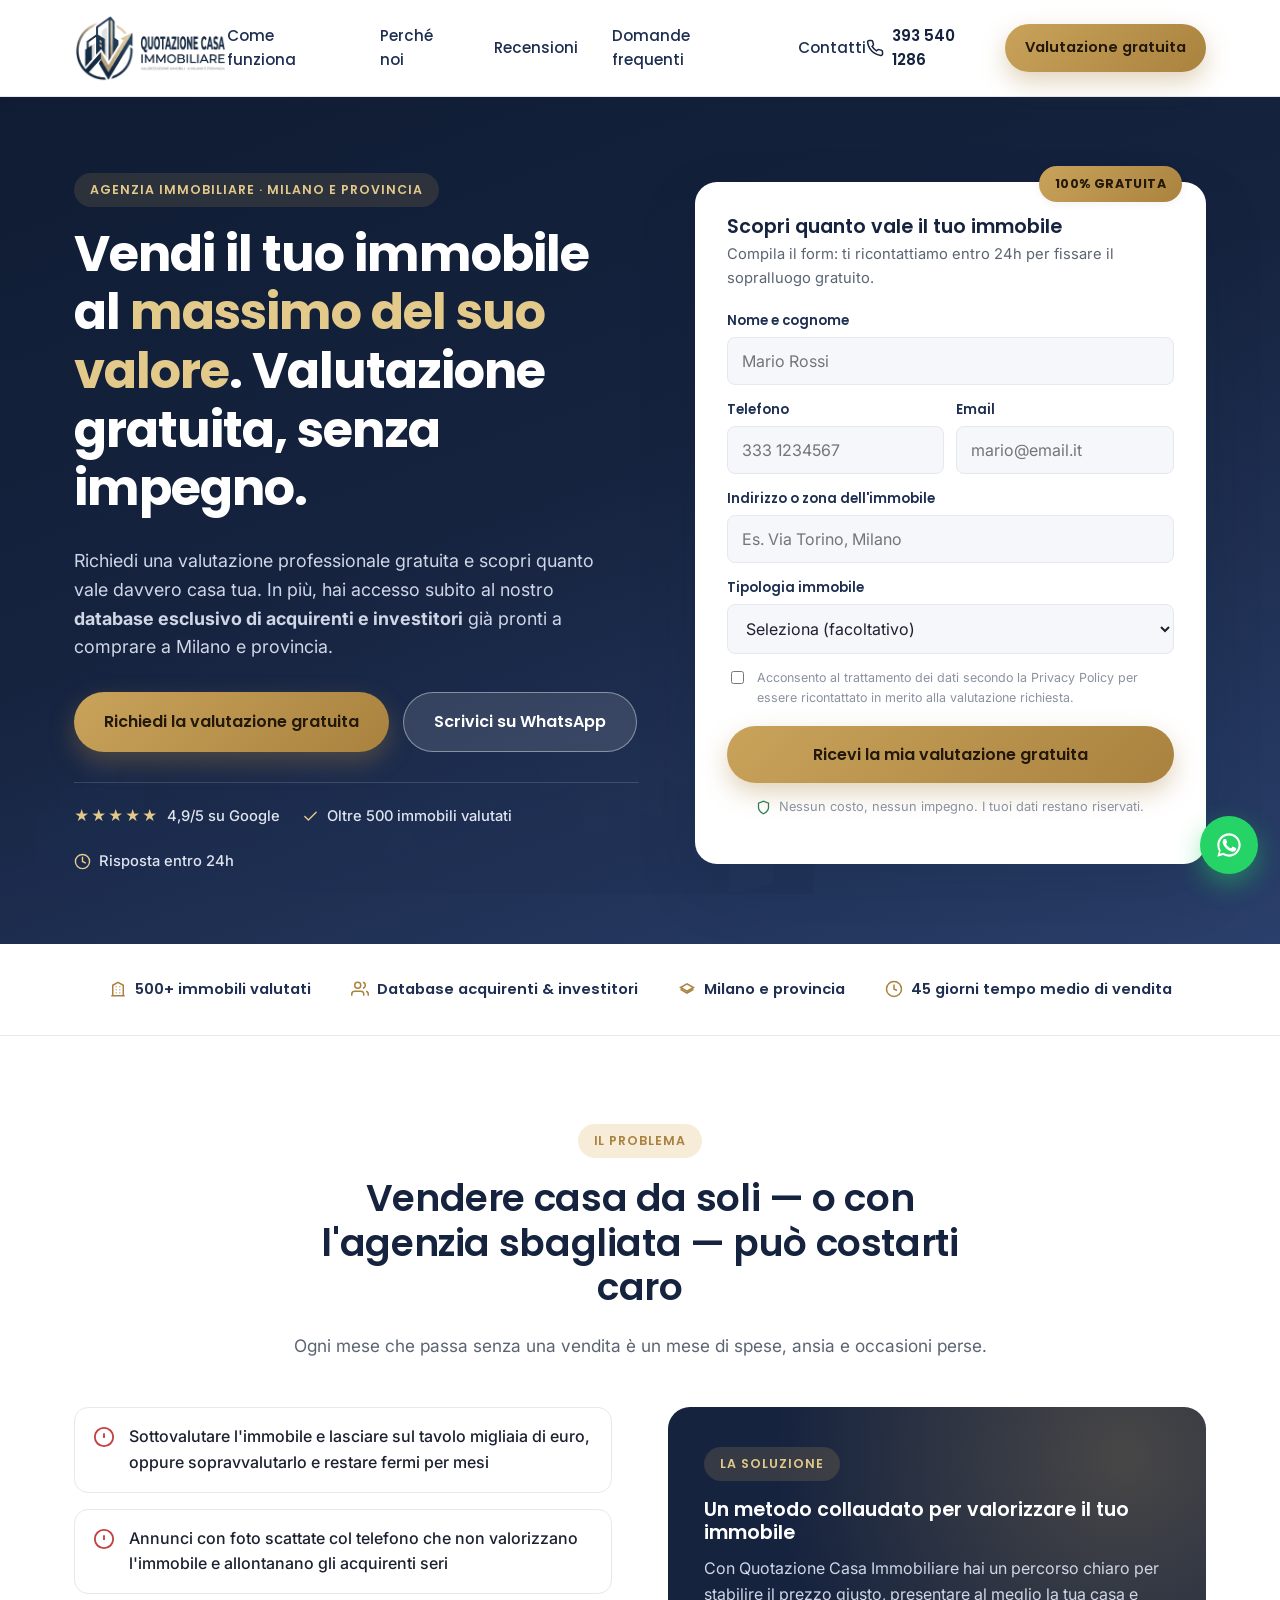
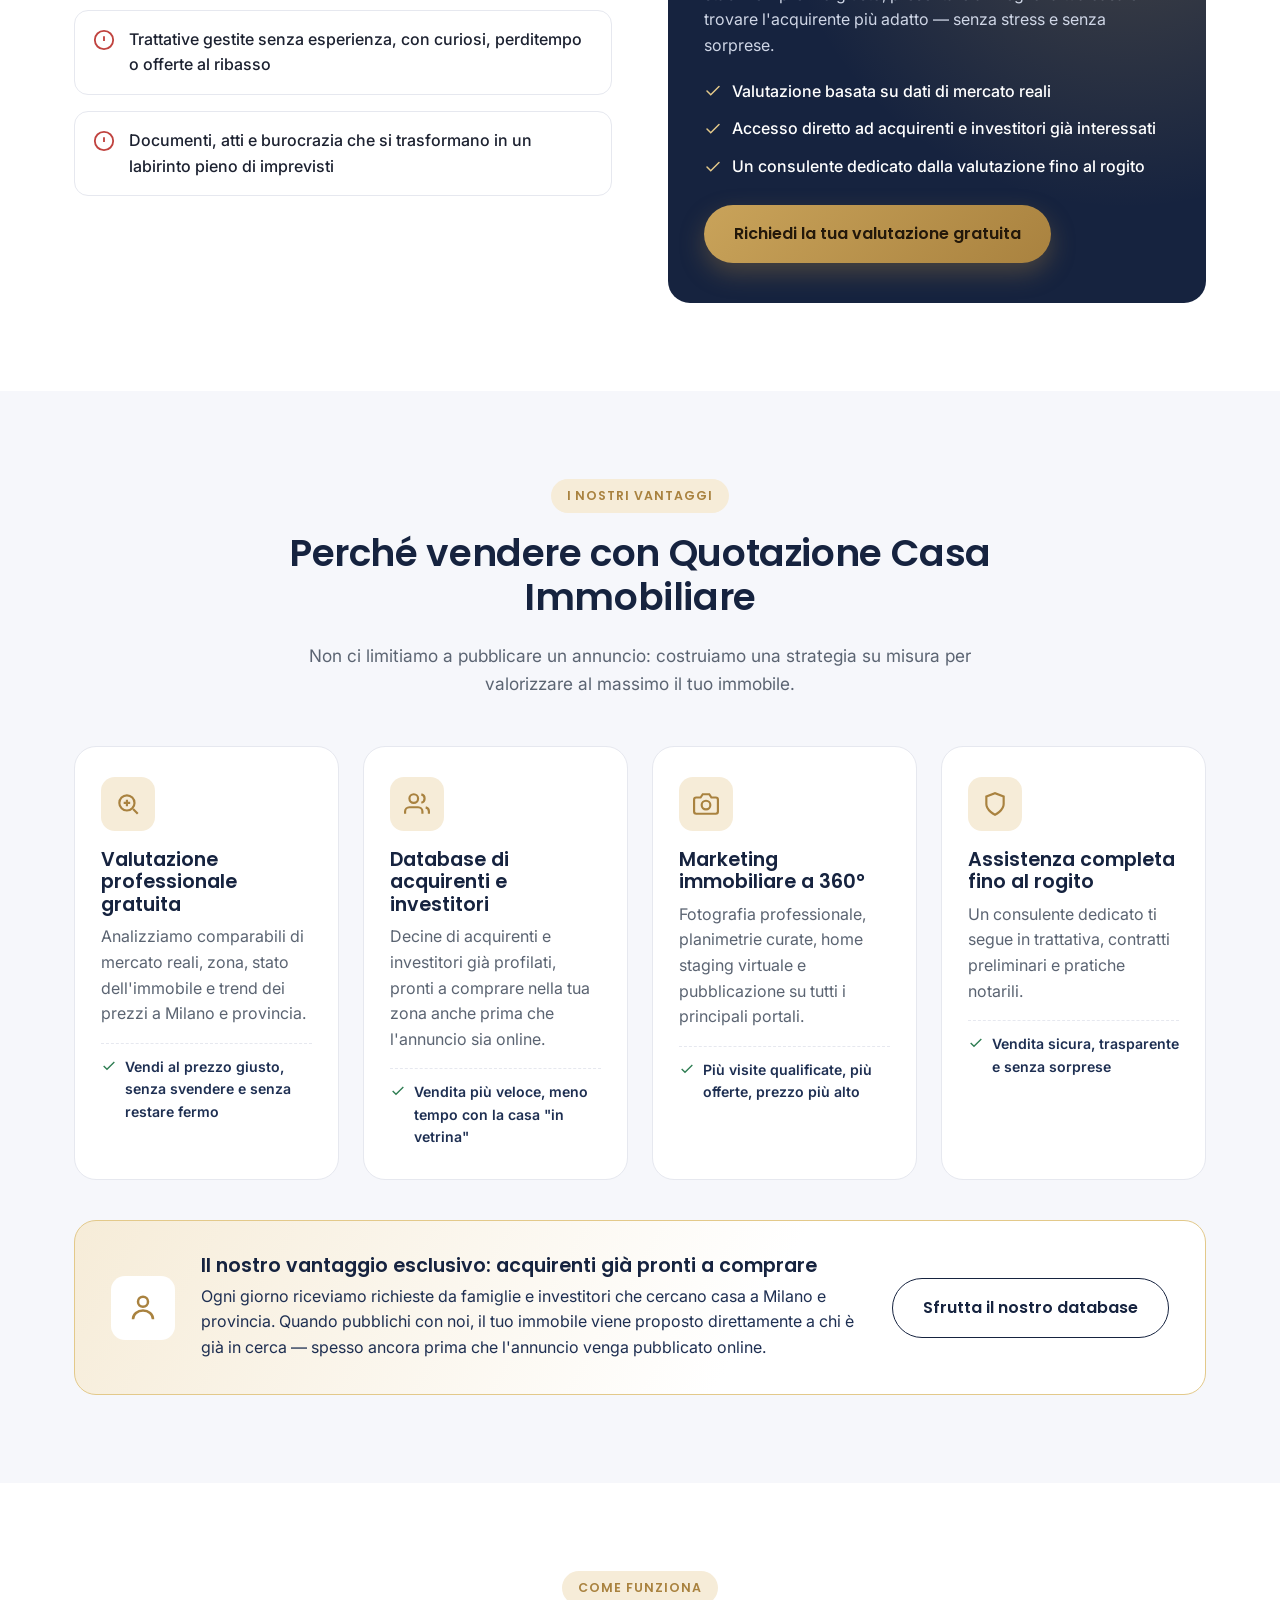
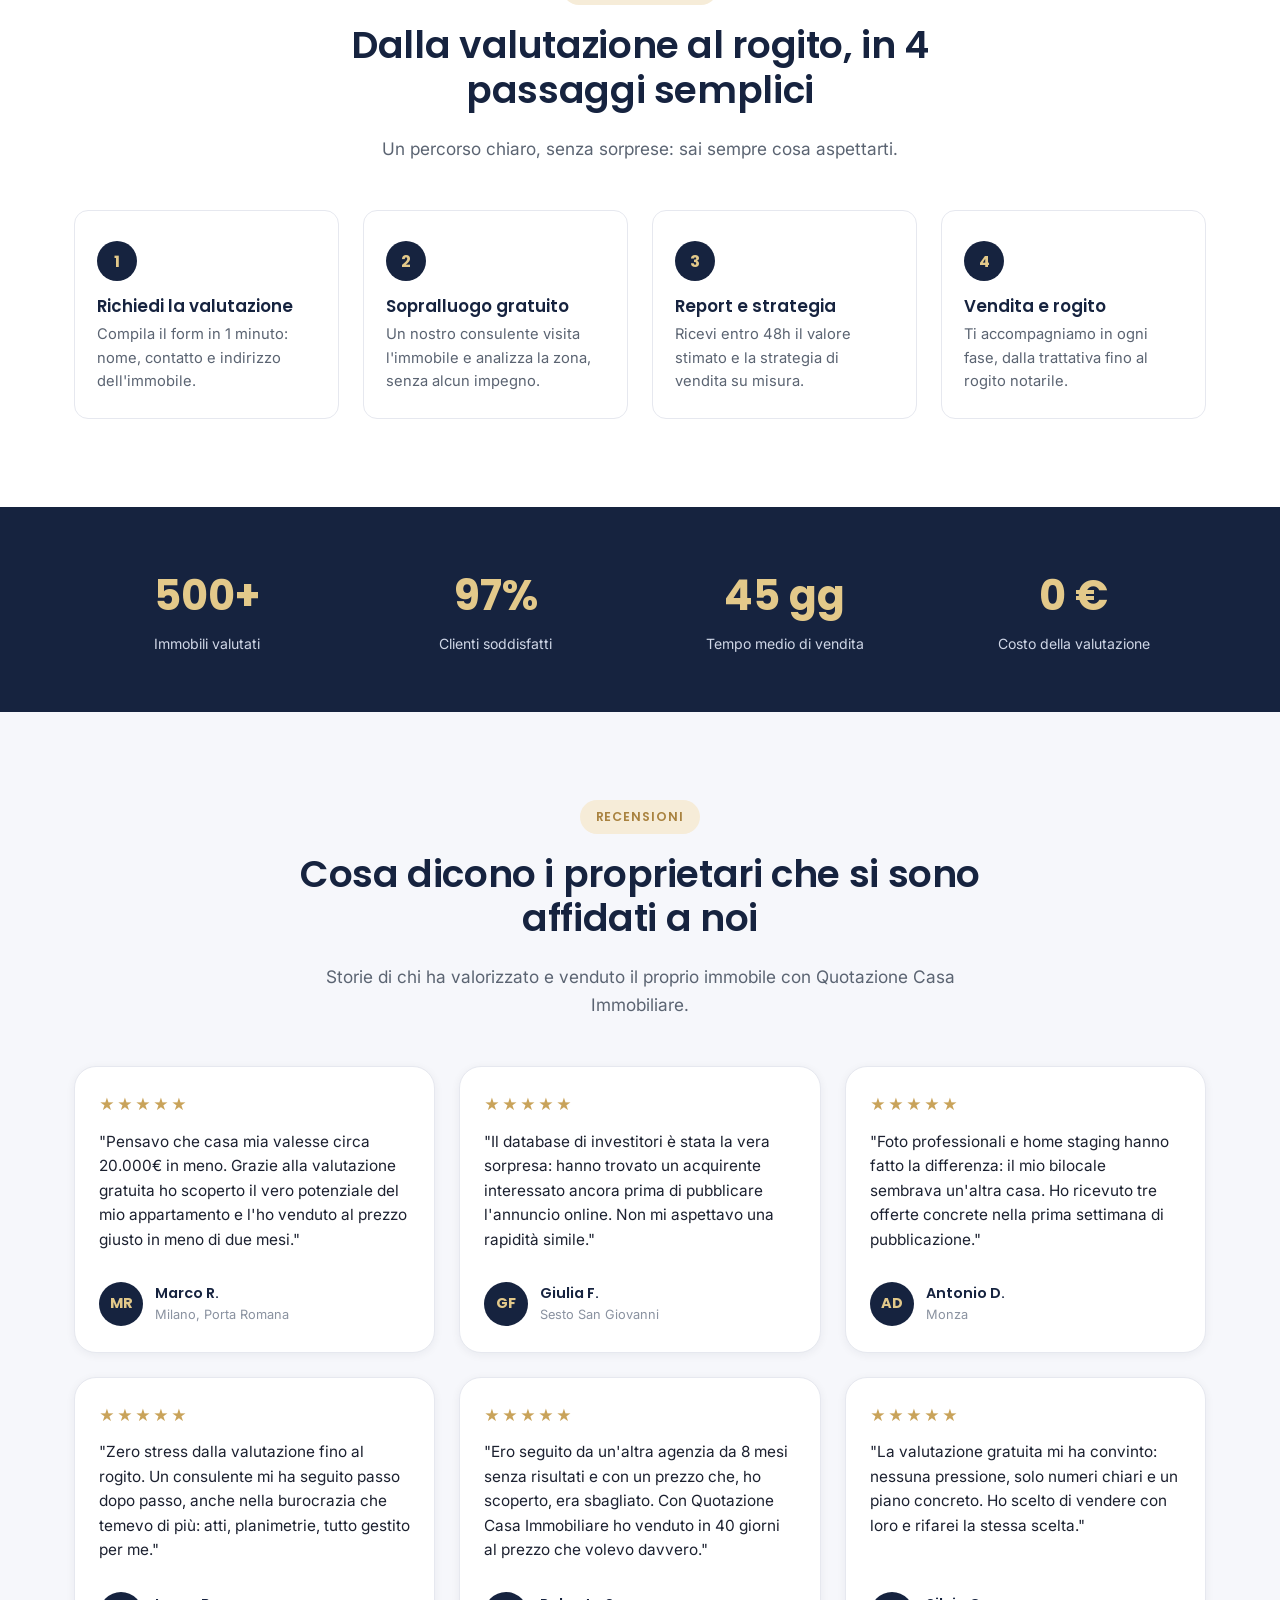
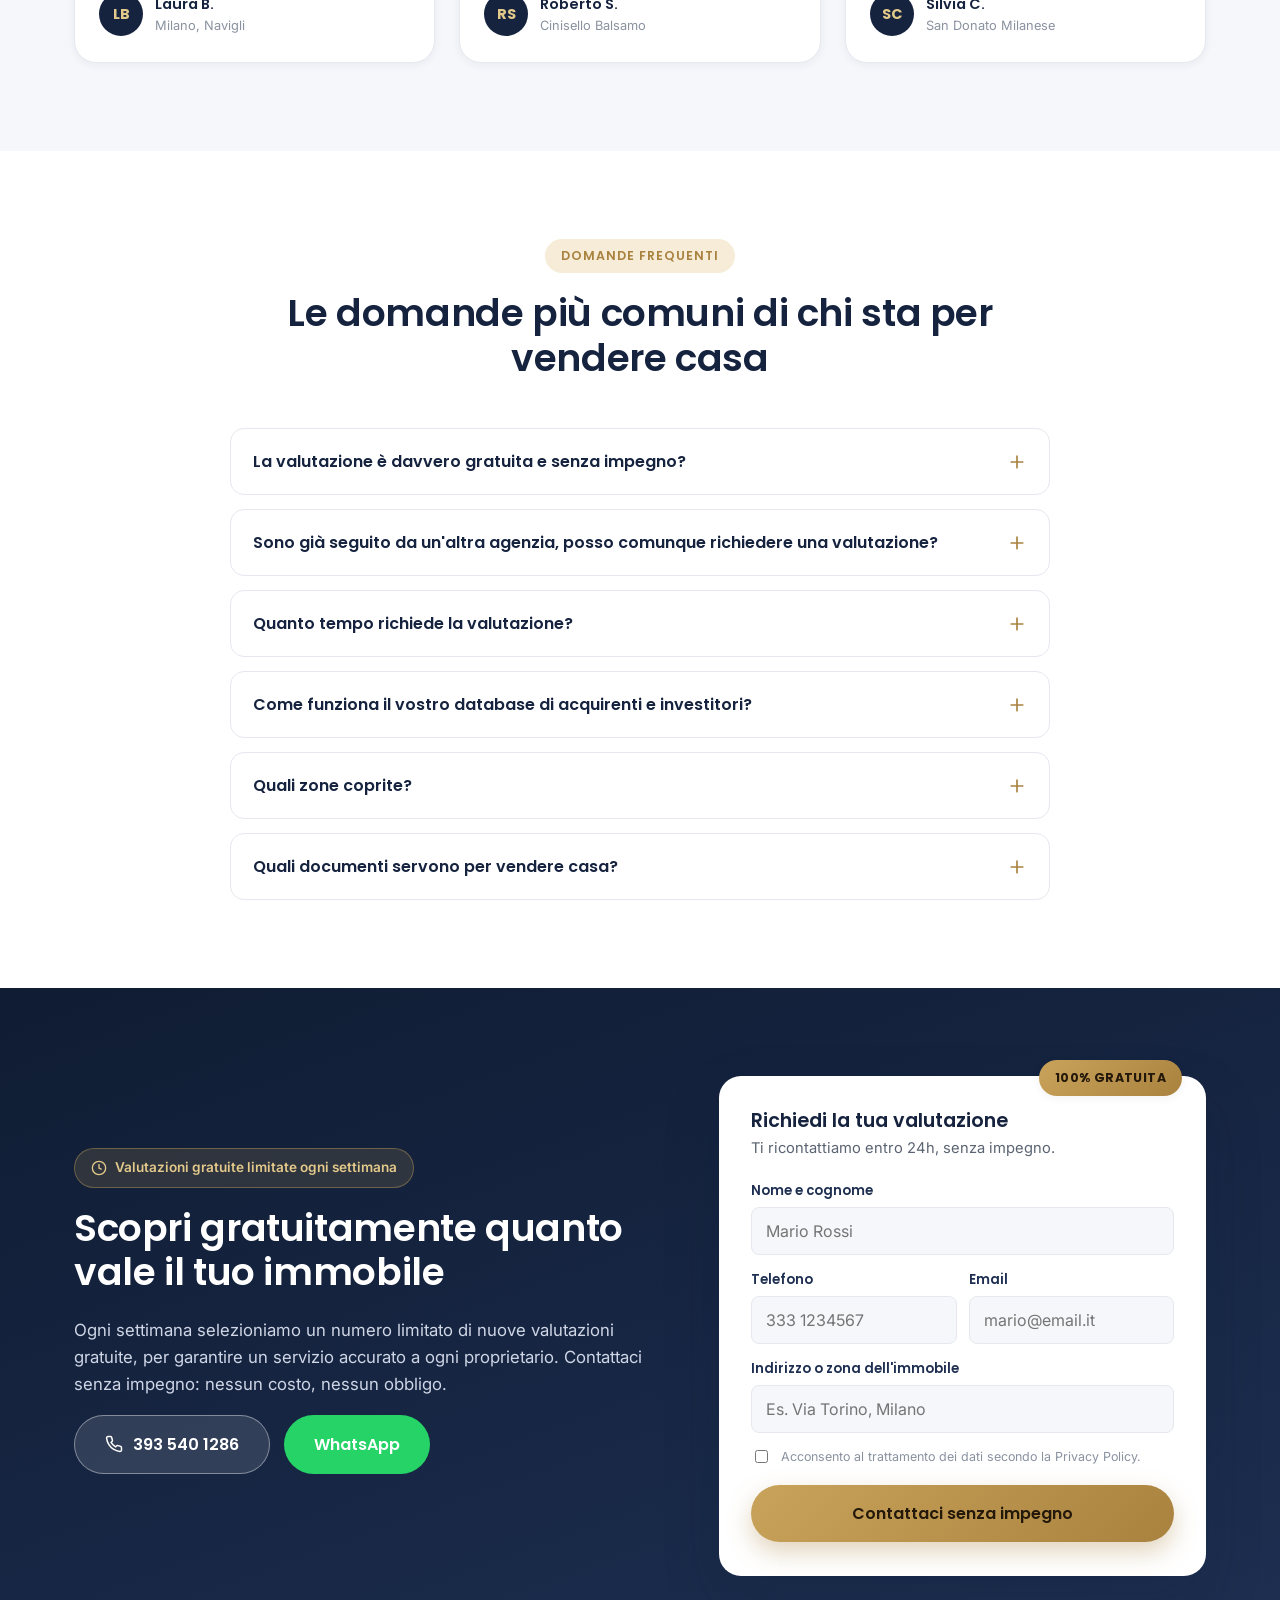
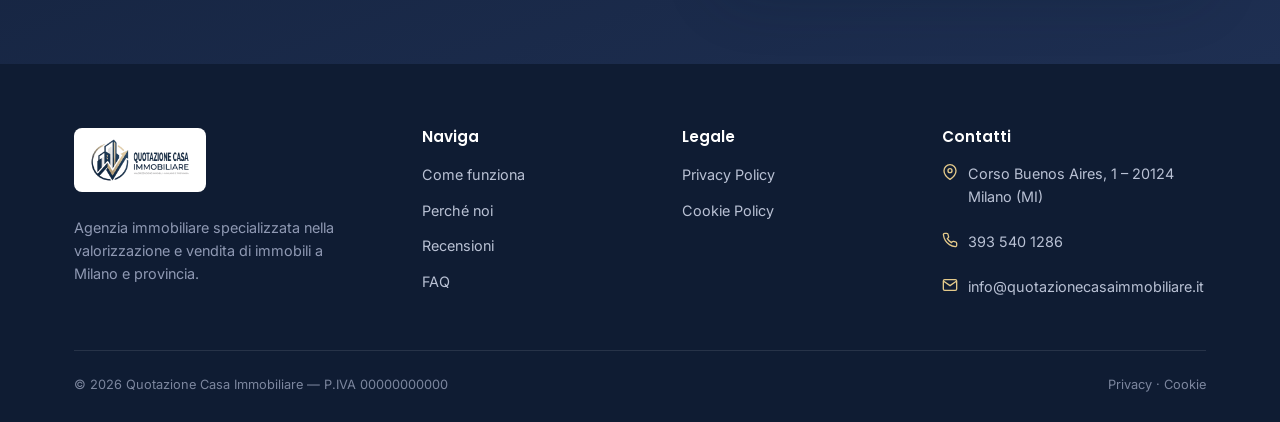
==== commit cd15ce3f: "Sostituisce l'email con l'indirizzo dedicato info@quotazionecasaimmobiliare.it Aggiornata ovunque al" ====
--- a/index.html
+++ b/index.html
@@ -83,7 +83,7 @@
   "logo": "https://www.quotazionecasaimmobiliare.it/images/logo.png",
   "url": "https://www.quotazionecasaimmobiliare.it/",
   "telephone": "+393935401286",
-  "email": "nicola.experiax8@gmail.com",
+  "email": "info@quotazionecasaimmobiliare.it",
   "priceRange": "€€",
   "address": {
     "@type": "PostalAddress",
@@ -728,7 +728,7 @@
           </li>
           <li>
             <svg width="16" height="16" viewBox="0 0 24 24" fill="none" stroke="currentColor" stroke-width="2"><path d="M4 4h16v16H4z" opacity="0"/><path d="M22 6 12 13 2 6"/><rect x="2" y="4" width="20" height="16" rx="2"/></svg>
-            <a href="mailto:nicola.experiax8@gmail.com">nicola.experiax8@gmail.com</a>
+            <a href="mailto:info@quotazionecasaimmobiliare.it">info@quotazionecasaimmobiliare.it</a>
           </li>
         </ul>
       </div>
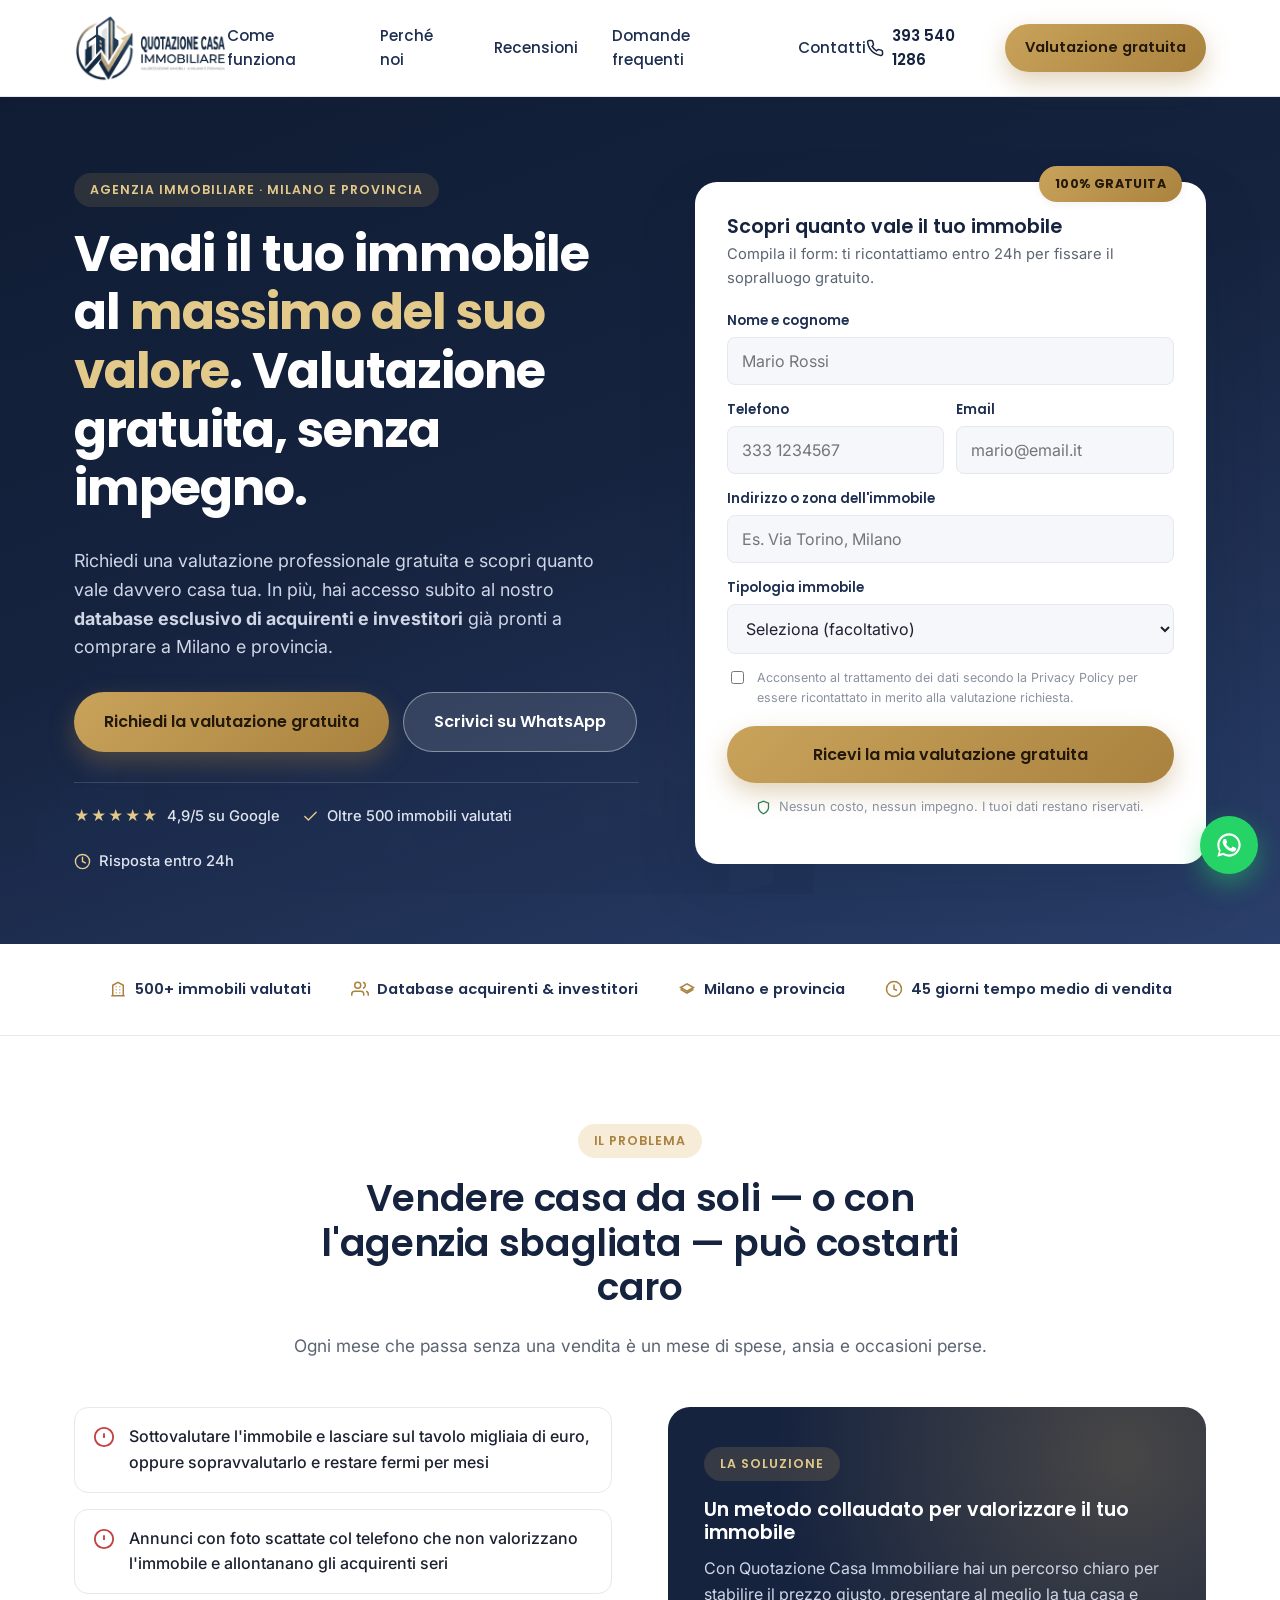
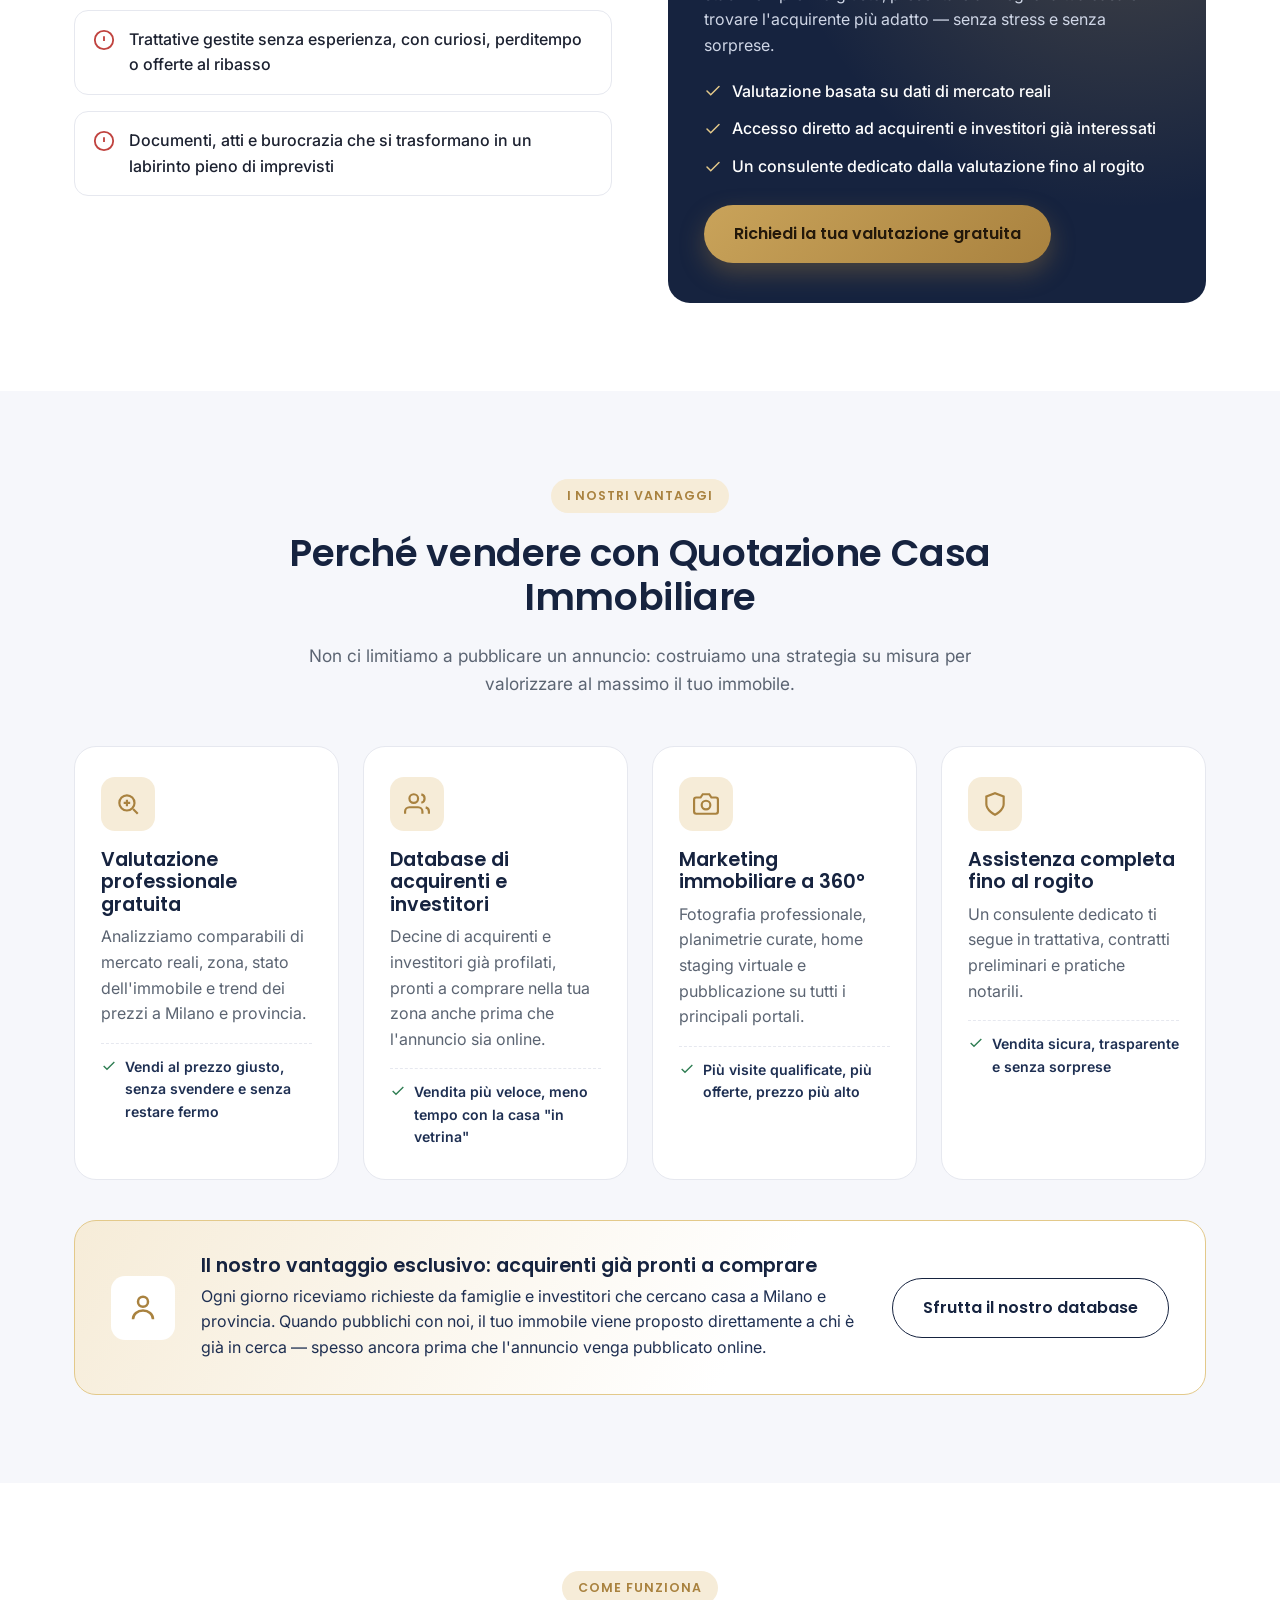
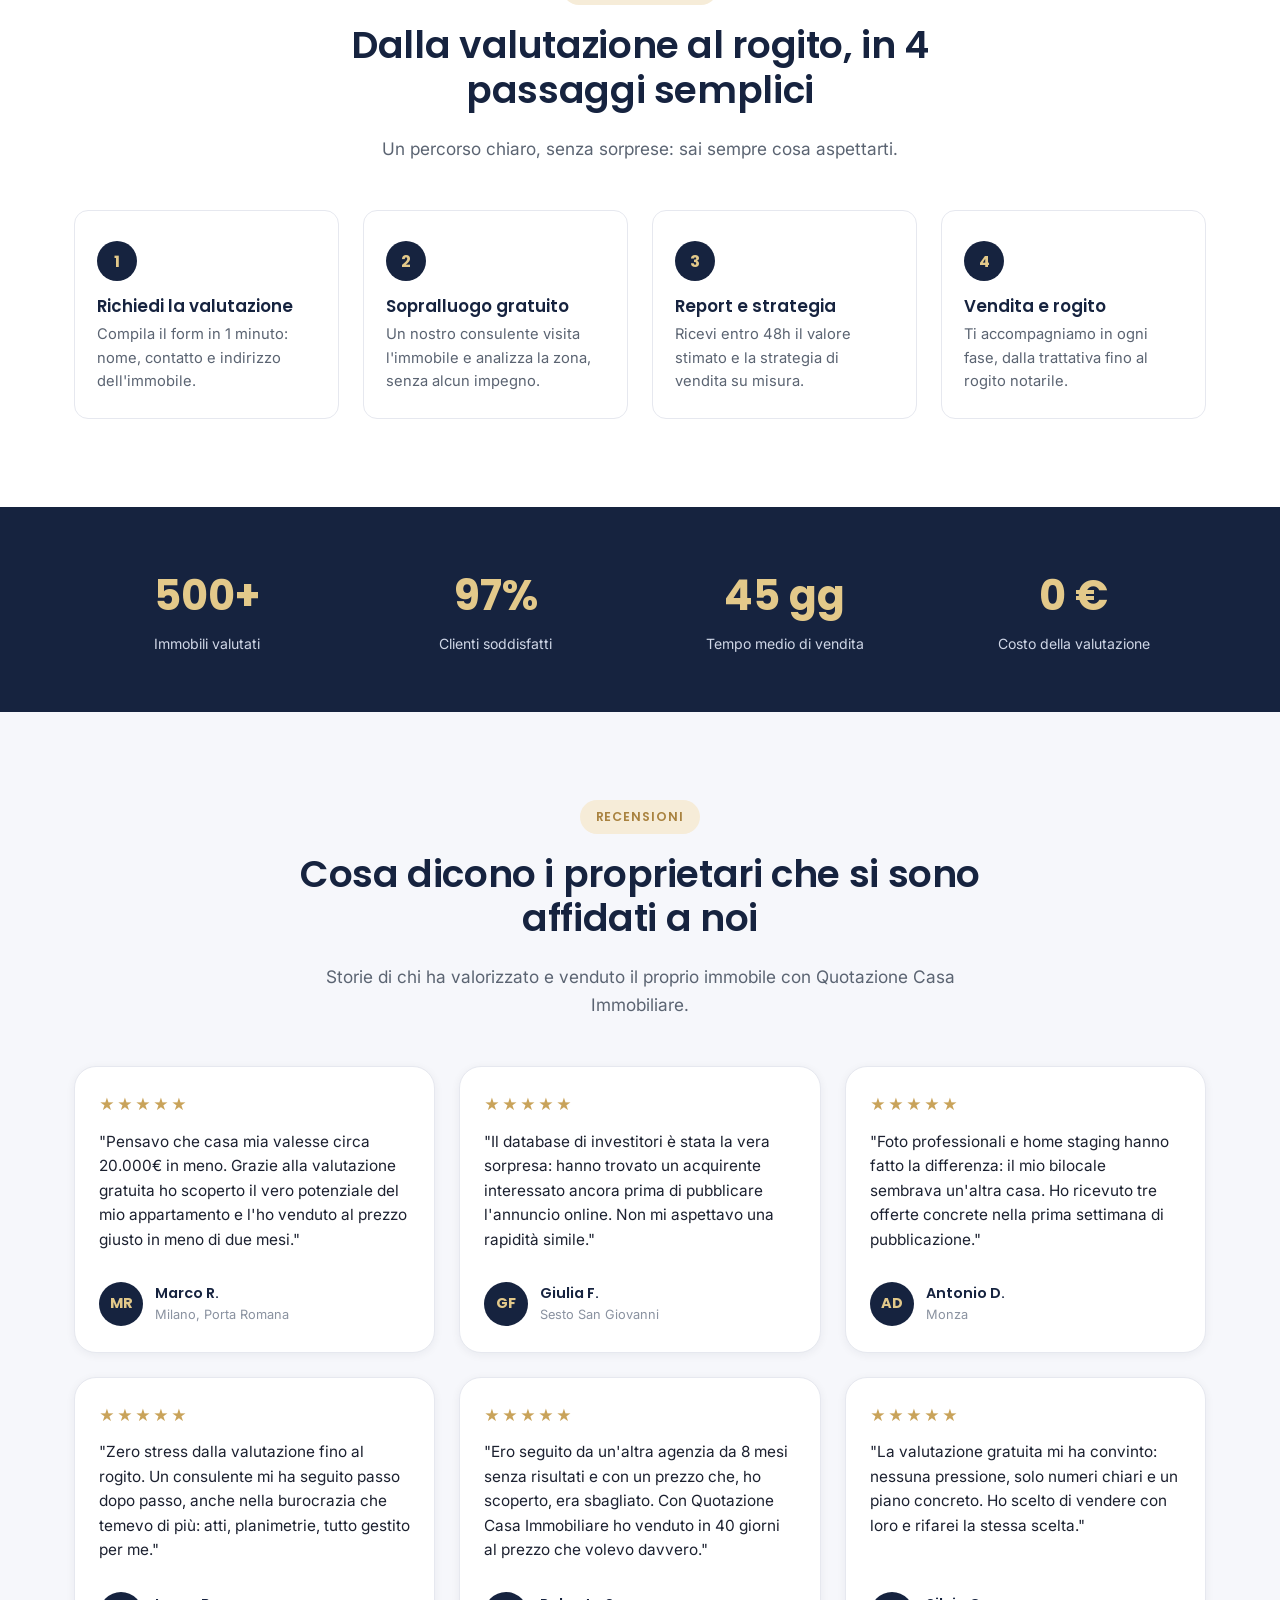
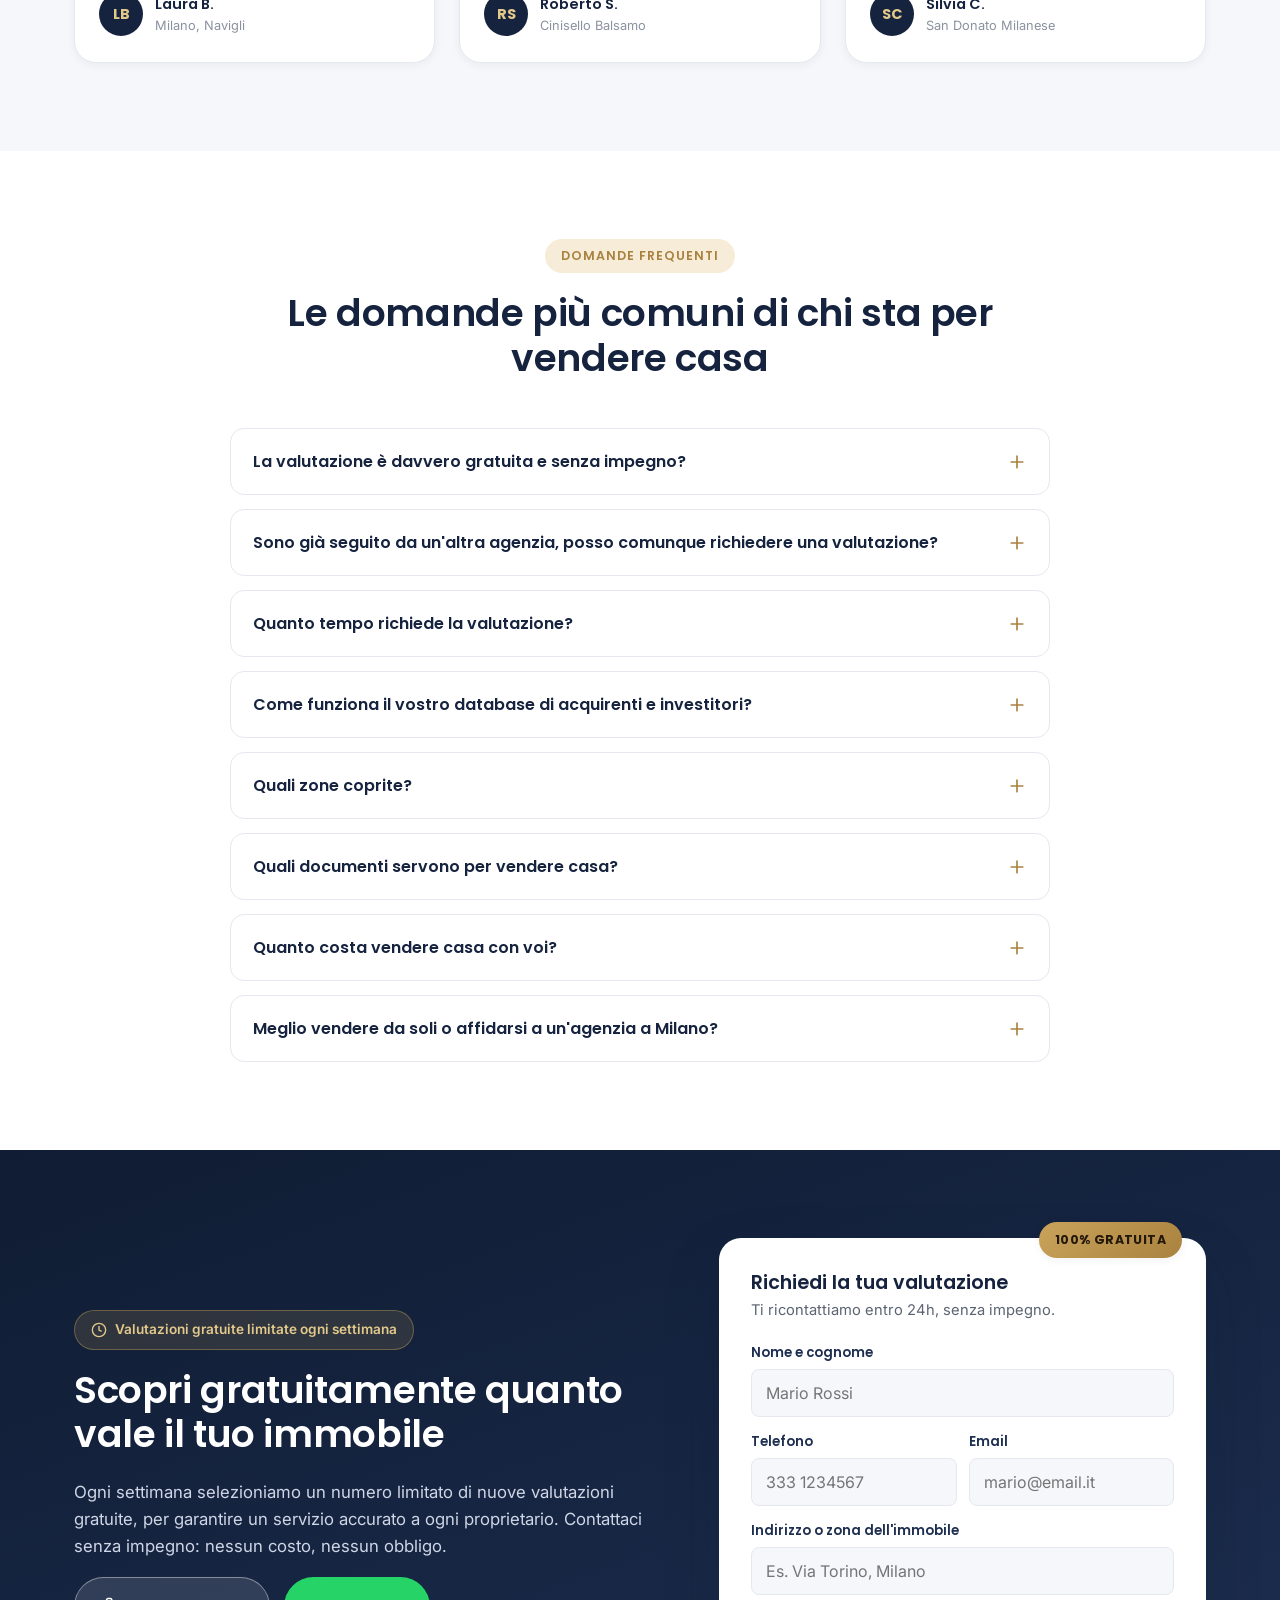
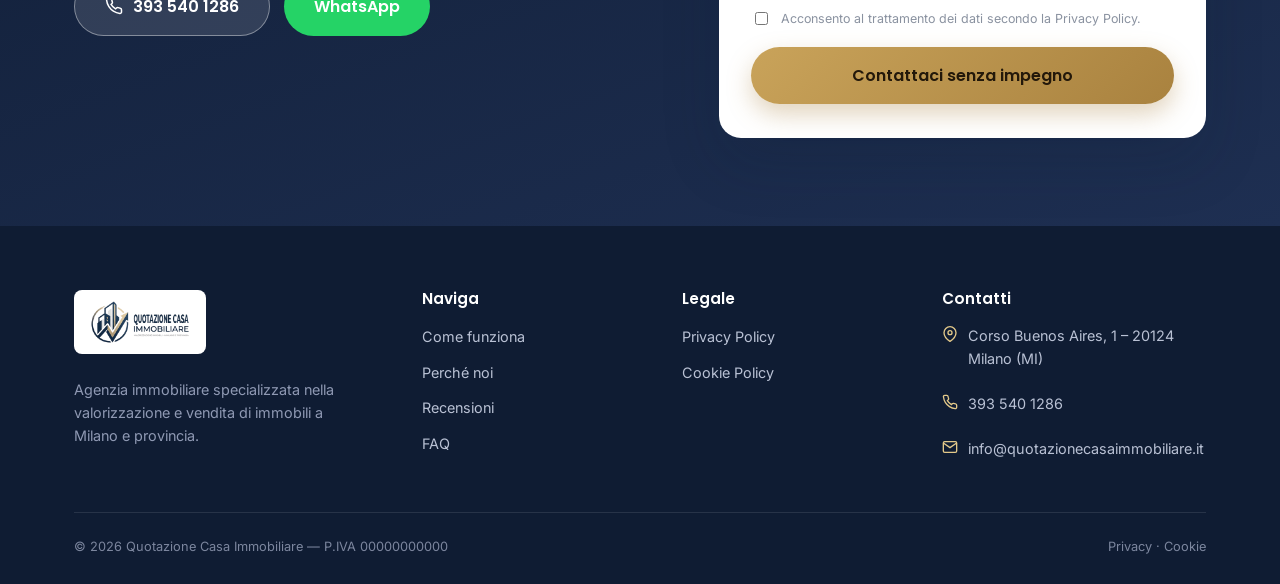
==== commit 8298c358: "SEO: nuove FAQ su costi/DIY e meta keyword locali Milano e provincia Dalla keyword research: il clus" ====
--- a/index.html
+++ b/index.html
@@ -37,7 +37,7 @@
 
 <title>Valutazione Gratuita Casa a Milano | Quotazione Casa Immobiliare</title>
 <meta name="description" content="Vendi il tuo immobile al massimo del suo valore. Valutazione professionale gratuita e senza impegno a Milano e provincia, con accesso al nostro database di acquirenti e investitori. Richiedila ora in 1 minuto.">
-<meta name="keywords" content="valutazione immobile gratuita, vendere casa Milano, agenzia immobiliare Milano, valutazione casa gratis, vendere appartamento Milano provincia">
+<meta name="keywords" content="valutazione immobile gratuita Milano, quanto vale la mia casa Milano, vendere casa Milano, agenzia immobiliare Milano e provincia, valutazione casa gratis Milano, vendere appartamento Milano provincia, quanto costa un'agenzia immobiliare Milano, vendere casa senza agenzia Milano, agenzia immobiliare Sesto San Giovanni, agenzia immobiliare Cinisello Balsamo, agenzia immobiliare Monza">
 <meta name="robots" content="index, follow">
 <meta name="author" content="Quotazione Casa Immobiliare">
 <link rel="canonical" href="https://www.quotazionecasaimmobiliare.it/">
@@ -73,109 +73,236 @@
 
 <link rel="stylesheet" href="css/style.css">
 
-<!-- JSON-LD: RealEstateAgent / LocalBusiness (dati verificabili, nessun voto/recensione fittizio in markup) -->
+<!-- JSON-LD: grafo unico di entita' collegate tramite @id (RealEstateAgent,
+     WebSite, WebPage, BreadcrumbList, HowTo, FAQPage). Volutamente NESSUN
+     AggregateRating/Review: le recensioni in pagina sono testimonianze di
+     esempio non verificate da terzi, e Google penalizza i dati strutturati
+     su recensioni non genuine. Aggiungerlo solo quando saranno reali
+     (es. importate da Google Business Profile). -->
 <script type="application/ld+json">
 {
   "@context": "https://schema.org",
-  "@type": "RealEstateAgent",
-  "name": "Quotazione Casa Immobiliare",
-  "image": "https://www.quotazionecasaimmobiliare.it/images/logo.png",
-  "logo": "https://www.quotazionecasaimmobiliare.it/images/logo.png",
-  "url": "https://www.quotazionecasaimmobiliare.it/",
-  "telephone": "+393935401286",
-  "email": "info@quotazionecasaimmobiliare.it",
-  "priceRange": "€€",
-  "address": {
-    "@type": "PostalAddress",
-    "streetAddress": "Corso Buenos Aires, 1",
-    "addressLocality": "Milano",
-    "addressRegion": "MI",
-    "postalCode": "20124",
-    "addressCountry": "IT"
-  },
-  "geo": {
-    "@type": "GeoCoordinates",
-    "latitude": 45.4779,
-    "longitude": 9.2069
-  },
-  "areaServed": [
-    {"@type": "City", "name": "Milano"},
-    {"@type": "City", "name": "Sesto San Giovanni"},
-    {"@type": "City", "name": "Cinisello Balsamo"},
-    {"@type": "City", "name": "Monza"},
-    {"@type": "City", "name": "Rho"},
-    {"@type": "City", "name": "San Donato Milanese"}
-  ],
-  "openingHoursSpecification": [
+  "@graph": [
     {
-      "@type": "OpeningHoursSpecification",
-      "dayOfWeek": ["Monday","Tuesday","Wednesday","Thursday","Friday"],
-      "opens": "09:00",
-      "closes": "19:00"
-    },
-    {
-      "@type": "OpeningHoursSpecification",
-      "dayOfWeek": ["Saturday"],
-      "opens": "09:30",
-      "closes": "13:00"
-    }
-  ]
-}
-</script>
-
-<!-- JSON-LD: FAQPage (utile per SEO e per motori di risposta AI / GEO) -->
-<script type="application/ld+json">
-{
-  "@context": "https://schema.org",
-  "@type": "FAQPage",
-  "mainEntity": [
-    {
-      "@type": "Question",
-      "name": "La valutazione dell'immobile è davvero gratuita e senza impegno?",
-      "acceptedAnswer": {
-        "@type": "Answer",
-        "text": "Sì. Il sopralluogo, l'analisi comparativa di mercato e il report di valutazione sono completamente gratuiti e non comportano alcun obbligo di affidarci successivamente la vendita del tuo immobile."
+      "@type": "RealEstateAgent",
+      "@id": "https://www.quotazionecasaimmobiliare.it/#business",
+      "name": "Quotazione Casa Immobiliare",
+      "slogan": "Valorizzazione Immobili · A Milano e Provincia",
+      "image": "https://www.quotazionecasaimmobiliare.it/images/logo.png",
+      "logo": {
+        "@type": "ImageObject",
+        "url": "https://www.quotazionecasaimmobiliare.it/images/logo.png",
+        "width": 1040,
+        "height": 459
+      },
+      "url": "https://www.quotazionecasaimmobiliare.it/",
+      "telephone": "+393935401286",
+      "email": "info@quotazionecasaimmobiliare.it",
+      "priceRange": "€€",
+      "address": {
+        "@type": "PostalAddress",
+        "streetAddress": "Corso Buenos Aires, 1",
+        "addressLocality": "Milano",
+        "addressRegion": "MI",
+        "postalCode": "20124",
+        "addressCountry": "IT"
+      },
+      "geo": {
+        "@type": "GeoCoordinates",
+        "latitude": 45.4779,
+        "longitude": 9.2069
+      },
+      "areaServed": [
+        {"@type": "City", "name": "Milano"},
+        {"@type": "City", "name": "Sesto San Giovanni"},
+        {"@type": "City", "name": "Cinisello Balsamo"},
+        {"@type": "City", "name": "Monza"},
+        {"@type": "City", "name": "Rho"},
+        {"@type": "City", "name": "San Donato Milanese"}
+      ],
+      "openingHoursSpecification": [
+        {
+          "@type": "OpeningHoursSpecification",
+          "dayOfWeek": ["Monday","Tuesday","Wednesday","Thursday","Friday"],
+          "opens": "09:00",
+          "closes": "19:00"
+        },
+        {
+          "@type": "OpeningHoursSpecification",
+          "dayOfWeek": ["Saturday"],
+          "opens": "09:30",
+          "closes": "13:00"
+        }
+      ],
+      "contactPoint": {
+        "@type": "ContactPoint",
+        "contactType": "customer service",
+        "telephone": "+393935401286",
+        "email": "info@quotazionecasaimmobiliare.it",
+        "areaServed": "IT",
+        "availableLanguage": ["Italian"]
+      },
+      "makesOffer": {
+        "@type": "Offer",
+        "price": "0",
+        "priceCurrency": "EUR",
+        "availability": "https://schema.org/InStock",
+        "url": "https://www.quotazionecasaimmobiliare.it/#form-valutazione",
+        "itemOffered": {
+          "@type": "Service",
+          "name": "Valutazione immobiliare gratuita",
+          "description": "Sopralluogo, analisi comparativa di mercato e report di valutazione con strategia di vendita, senza alcun costo ne' impegno.",
+          "provider": {"@id": "https://www.quotazionecasaimmobiliare.it/#business"},
+          "areaServed": [
+            {"@type": "City", "name": "Milano"},
+            {"@type": "City", "name": "Sesto San Giovanni"},
+            {"@type": "City", "name": "Cinisello Balsamo"},
+            {"@type": "City", "name": "Monza"},
+            {"@type": "City", "name": "Rho"},
+            {"@type": "City", "name": "San Donato Milanese"}
+          ]
+        }
       }
     },
     {
-      "@type": "Question",
-      "name": "Sono già seguito da un'altra agenzia, posso comunque richiedere una valutazione?",
-      "acceptedAnswer": {
-        "@type": "Answer",
-        "text": "Certo. Molti proprietari ci contattano proprio per avere una seconda opinione indipendente e capire se il prezzo richiesto dalla loro attuale agenzia è davvero in linea con il mercato di Milano e provincia."
+      "@type": "WebSite",
+      "@id": "https://www.quotazionecasaimmobiliare.it/#website",
+      "url": "https://www.quotazionecasaimmobiliare.it/",
+      "name": "Quotazione Casa Immobiliare",
+      "inLanguage": "it-IT",
+      "publisher": {"@id": "https://www.quotazionecasaimmobiliare.it/#business"}
+    },
+    {
+      "@type": "WebPage",
+      "@id": "https://www.quotazionecasaimmobiliare.it/#webpage",
+      "url": "https://www.quotazionecasaimmobiliare.it/",
+      "name": "Valutazione Gratuita Casa a Milano | Quotazione Casa Immobiliare",
+      "description": "Vendi il tuo immobile al massimo del suo valore. Valutazione professionale gratuita e senza impegno a Milano e provincia, con accesso al nostro database di acquirenti e investitori.",
+      "inLanguage": "it-IT",
+      "isPartOf": {"@id": "https://www.quotazionecasaimmobiliare.it/#website"},
+      "about": {"@id": "https://www.quotazionecasaimmobiliare.it/#business"},
+      "breadcrumb": {"@id": "https://www.quotazionecasaimmobiliare.it/#breadcrumb"},
+      "speakable": {
+        "@type": "SpeakableSpecification",
+        "cssSelector": [".hero-copy h1", ".hero-copy p.sub"]
       }
     },
     {
-      "@type": "Question",
-      "name": "Quanto tempo richiede la valutazione di un immobile?",
-      "acceptedAnswer": {
-        "@type": "Answer",
-        "text": "Il sopralluogo dura circa 30 minuti. Il report di valutazione scritto, con prezzo consigliato e strategia di vendita, viene consegnato entro 48 ore lavorative."
-      }
+      "@type": "BreadcrumbList",
+      "@id": "https://www.quotazionecasaimmobiliare.it/#breadcrumb",
+      "itemListElement": [
+        {
+          "@type": "ListItem",
+          "position": 1,
+          "name": "Home",
+          "item": "https://www.quotazionecasaimmobiliare.it/"
+        }
+      ]
     },
     {
-      "@type": "Question",
-      "name": "Come funziona il database di acquirenti e investitori di Quotazione Casa Immobiliare?",
-      "acceptedAnswer": {
-        "@type": "Answer",
-        "text": "Raccogliamo costantemente richieste da acquirenti e investitori interessati a comprare a Milano e provincia. Quando un immobile corrisponde ai loro criteri, lo proponiamo direttamente, anche prima di pubblicare l'annuncio sui portali immobiliari."
-      }
+      "@type": "HowTo",
+      "@id": "https://www.quotazionecasaimmobiliare.it/#come-funziona",
+      "name": "Come vendere casa con Quotazione Casa Immobiliare",
+      "description": "Il percorso in 4 passaggi dalla richiesta di valutazione gratuita fino al rogito.",
+      "mainEntityOfPage": {"@id": "https://www.quotazionecasaimmobiliare.it/#webpage"},
+      "step": [
+        {
+          "@type": "HowToStep",
+          "position": 1,
+          "name": "Richiedi la valutazione",
+          "text": "Compila il form in 1 minuto: nome, contatto e indirizzo dell'immobile.",
+          "url": "https://www.quotazionecasaimmobiliare.it/#form-valutazione"
+        },
+        {
+          "@type": "HowToStep",
+          "position": 2,
+          "name": "Sopralluogo gratuito",
+          "text": "Un consulente visita l'immobile e analizza la zona, senza alcun impegno."
+        },
+        {
+          "@type": "HowToStep",
+          "position": 3,
+          "name": "Report e strategia",
+          "text": "Ricevi entro 48h il valore stimato e la strategia di vendita su misura."
+        },
+        {
+          "@type": "HowToStep",
+          "position": 4,
+          "name": "Vendita e rogito",
+          "text": "Un consulente ti accompagna in ogni fase, dalla trattativa fino al rogito notarile."
+        }
+      ]
     },
     {
-      "@type": "Question",
-      "name": "Quali zone copre Quotazione Casa Immobiliare?",
-      "acceptedAnswer": {
-        "@type": "Answer",
-        "text": "Operiamo a Milano città e nei principali comuni della provincia, tra cui Sesto San Giovanni, Cinisello Balsamo, Monza, Rho e San Donato Milanese."
-      }
-    },
-    {
-      "@type": "Question",
-      "name": "Quali documenti servono per vendere casa?",
-      "acceptedAnswer": {
-        "@type": "Answer",
-        "text": "Servono generalmente atto di provenienza, planimetria catastale aggiornata, attestato di prestazione energetica (APE) e visura ipocatastale. Durante il sopralluogo gratuito ti aiutiamo a verificare quali documenti hai già e quali vanno richiesti."
-      }
+      "@type": "FAQPage",
+      "@id": "https://www.quotazionecasaimmobiliare.it/#faq",
+      "mainEntityOfPage": {"@id": "https://www.quotazionecasaimmobiliare.it/#webpage"},
+      "mainEntity": [
+        {
+          "@type": "Question",
+          "name": "La valutazione dell'immobile è davvero gratuita e senza impegno?",
+          "acceptedAnswer": {
+            "@type": "Answer",
+            "text": "Sì. Il sopralluogo, l'analisi comparativa di mercato e il report di valutazione sono completamente gratuiti e non comportano alcun obbligo di affidarci successivamente la vendita del tuo immobile."
+          }
+        },
+        {
+          "@type": "Question",
+          "name": "Sono già seguito da un'altra agenzia, posso comunque richiedere una valutazione?",
+          "acceptedAnswer": {
+            "@type": "Answer",
+            "text": "Certo. Molti proprietari ci contattano proprio per avere una seconda opinione indipendente e capire se il prezzo richiesto dalla loro attuale agenzia è davvero in linea con il mercato di Milano e provincia."
+          }
+        },
+        {
+          "@type": "Question",
+          "name": "Quanto tempo richiede la valutazione di un immobile?",
+          "acceptedAnswer": {
+            "@type": "Answer",
+            "text": "Il sopralluogo dura circa 30 minuti. Il report di valutazione scritto, con prezzo consigliato e strategia di vendita, viene consegnato entro 48 ore lavorative."
+          }
+        },
+        {
+          "@type": "Question",
+          "name": "Come funziona il database di acquirenti e investitori di Quotazione Casa Immobiliare?",
+          "acceptedAnswer": {
+            "@type": "Answer",
+            "text": "Raccogliamo costantemente richieste da acquirenti e investitori interessati a comprare a Milano e provincia. Quando un immobile corrisponde ai loro criteri, lo proponiamo direttamente, anche prima di pubblicare l'annuncio sui portali immobiliari."
+          }
+        },
+        {
+          "@type": "Question",
+          "name": "Quali zone copre Quotazione Casa Immobiliare?",
+          "acceptedAnswer": {
+            "@type": "Answer",
+            "text": "Operiamo a Milano città e nei principali comuni della provincia, tra cui Sesto San Giovanni, Cinisello Balsamo, Monza, Rho e San Donato Milanese."
+          }
+        },
+        {
+          "@type": "Question",
+          "name": "Quali documenti servono per vendere casa?",
+          "acceptedAnswer": {
+            "@type": "Answer",
+            "text": "Servono generalmente atto di provenienza, planimetria catastale aggiornata, attestato di prestazione energetica (APE) e visura ipocatastale. Durante il sopralluogo gratuito ti aiutiamo a verificare quali documenti hai già e quali vanno richiesti."
+          }
+        },
+        {
+          "@type": "Question",
+          "name": "Quanto costa vendere casa con Quotazione Casa Immobiliare?",
+          "acceptedAnswer": {
+            "@type": "Answer",
+            "text": "La valutazione iniziale è sempre gratuita e non comporta alcun costo. Se poi deciderai di affidarci la vendita, la commissione ti viene comunicata in modo chiaro prima di firmare qualsiasi incarico e si paga solo a vendita conclusa: nessun costo anticipato, nessuna sorpresa. Essendo specializzati esclusivamente su Milano e provincia, ti spieghiamo condizioni in linea con il mercato locale durante il sopralluogo gratuito, senza impegno a procedere."
+          }
+        },
+        {
+          "@type": "Question",
+          "name": "Meglio vendere casa da soli o affidarsi a un'agenzia a Milano?",
+          "acceptedAnswer": {
+            "@type": "Answer",
+            "text": "Dipende da quanto tempo, esperienza e contatti hai a disposizione. Vendere privatamente evita la commissione, ma espone a rischi concreti: prezzo sbagliato per mancanza di dati aggiornati sul mercato di Milano e provincia, trattative gestite senza esperienza e nessun accesso alla nostra rete di acquirenti e investitori già interessati nella tua zona. Affidandoti a un'agenzia locale come la nostra, conosciamo nel dettaglio le quotazioni di Milano e dei comuni limitrofi e possiamo proporre il tuo immobile a chi lo sta già cercando, spesso ancora prima di pubblicare l'annuncio."
+          }
+        }
+      ]
     }
   ]
 }
@@ -609,6 +736,20 @@
         </button>
         <div class="faq-answer"><div class="faq-answer-inner">Generalmente atto di provenienza, planimetria catastale aggiornata, APE e visura ipocatastale. Durante il sopralluogo gratuito verifichiamo insieme cosa hai già e cosa va richiesto.</div></div>
       </div>
+
+      <div class="faq-item">
+        <button class="faq-question">Quanto costa vendere casa con voi?
+          <svg class="icon-plus" width="20" height="20" viewBox="0 0 24 24" fill="none" stroke="currentColor" stroke-width="2" stroke-linecap="round"><path d="M12 5v14M5 12h14"/></svg>
+        </button>
+        <div class="faq-answer"><div class="faq-answer-inner">La valutazione iniziale è sempre gratuita e non comporta alcun costo. Se poi deciderai di affidarci la vendita, la commissione ti viene comunicata in modo chiaro prima di firmare qualsiasi incarico e si paga solo a vendita conclusa: nessun costo anticipato, nessuna sorpresa. Essendo specializzati esclusivamente su Milano e provincia, ti spieghiamo condizioni in linea con il mercato locale durante il sopralluogo gratuito, senza impegno a procedere.</div></div>
+      </div>
+
+      <div class="faq-item">
+        <button class="faq-question">Meglio vendere da soli o affidarsi a un'agenzia a Milano?
+          <svg class="icon-plus" width="20" height="20" viewBox="0 0 24 24" fill="none" stroke="currentColor" stroke-width="2" stroke-linecap="round"><path d="M12 5v14M5 12h14"/></svg>
+        </button>
+        <div class="faq-answer"><div class="faq-answer-inner">Dipende da quanto tempo, esperienza e contatti hai a disposizione. Vendere privatamente evita la commissione, ma espone a rischi concreti: prezzo sbagliato per mancanza di dati aggiornati sul mercato di Milano e provincia, trattative gestite senza esperienza e nessun accesso alla nostra rete di acquirenti e investitori già interessati nella tua zona. Affidandoti a un'agenzia locale come la nostra, conosciamo nel dettaglio le quotazioni di Milano e dei comuni limitrofi e possiamo proporre il tuo immobile a chi lo sta già cercando, spesso ancora prima di pubblicare l'annuncio.</div></div>
+      </div>
     </div>
   </div>
 </section>
